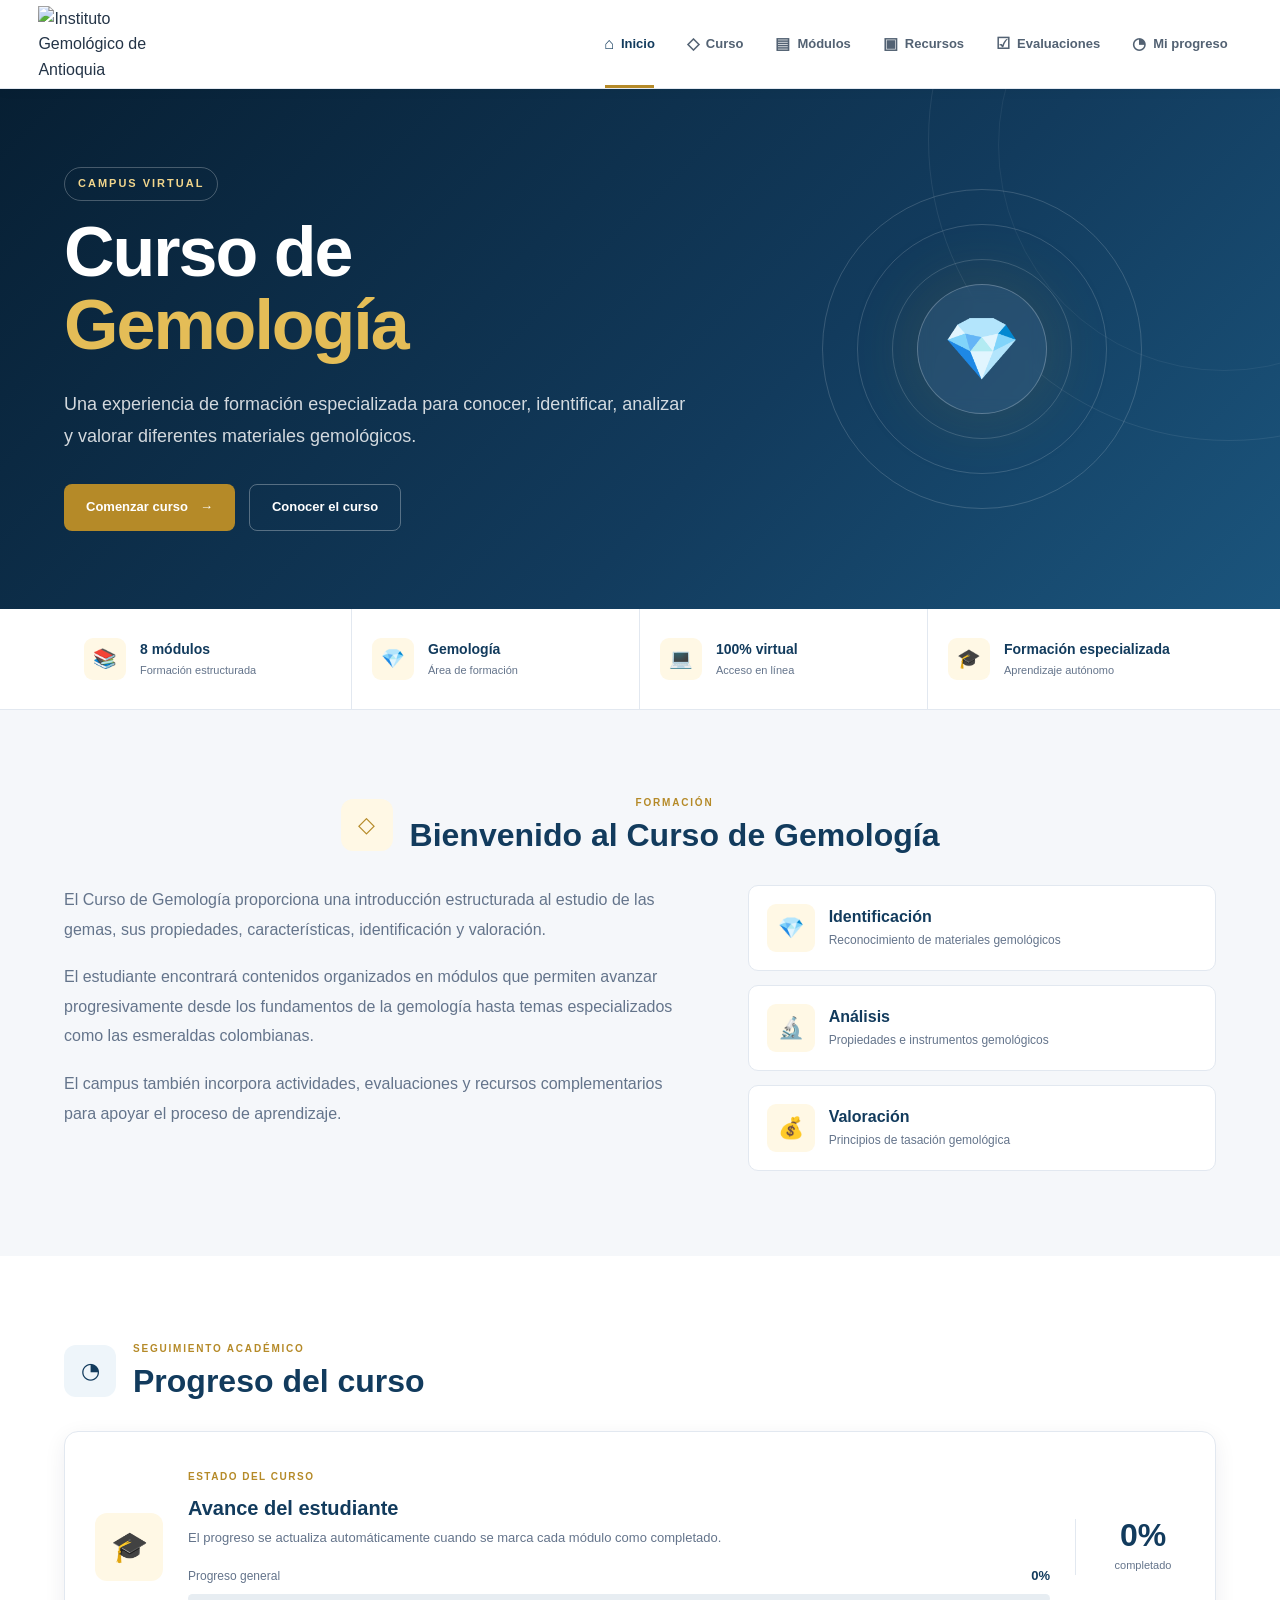
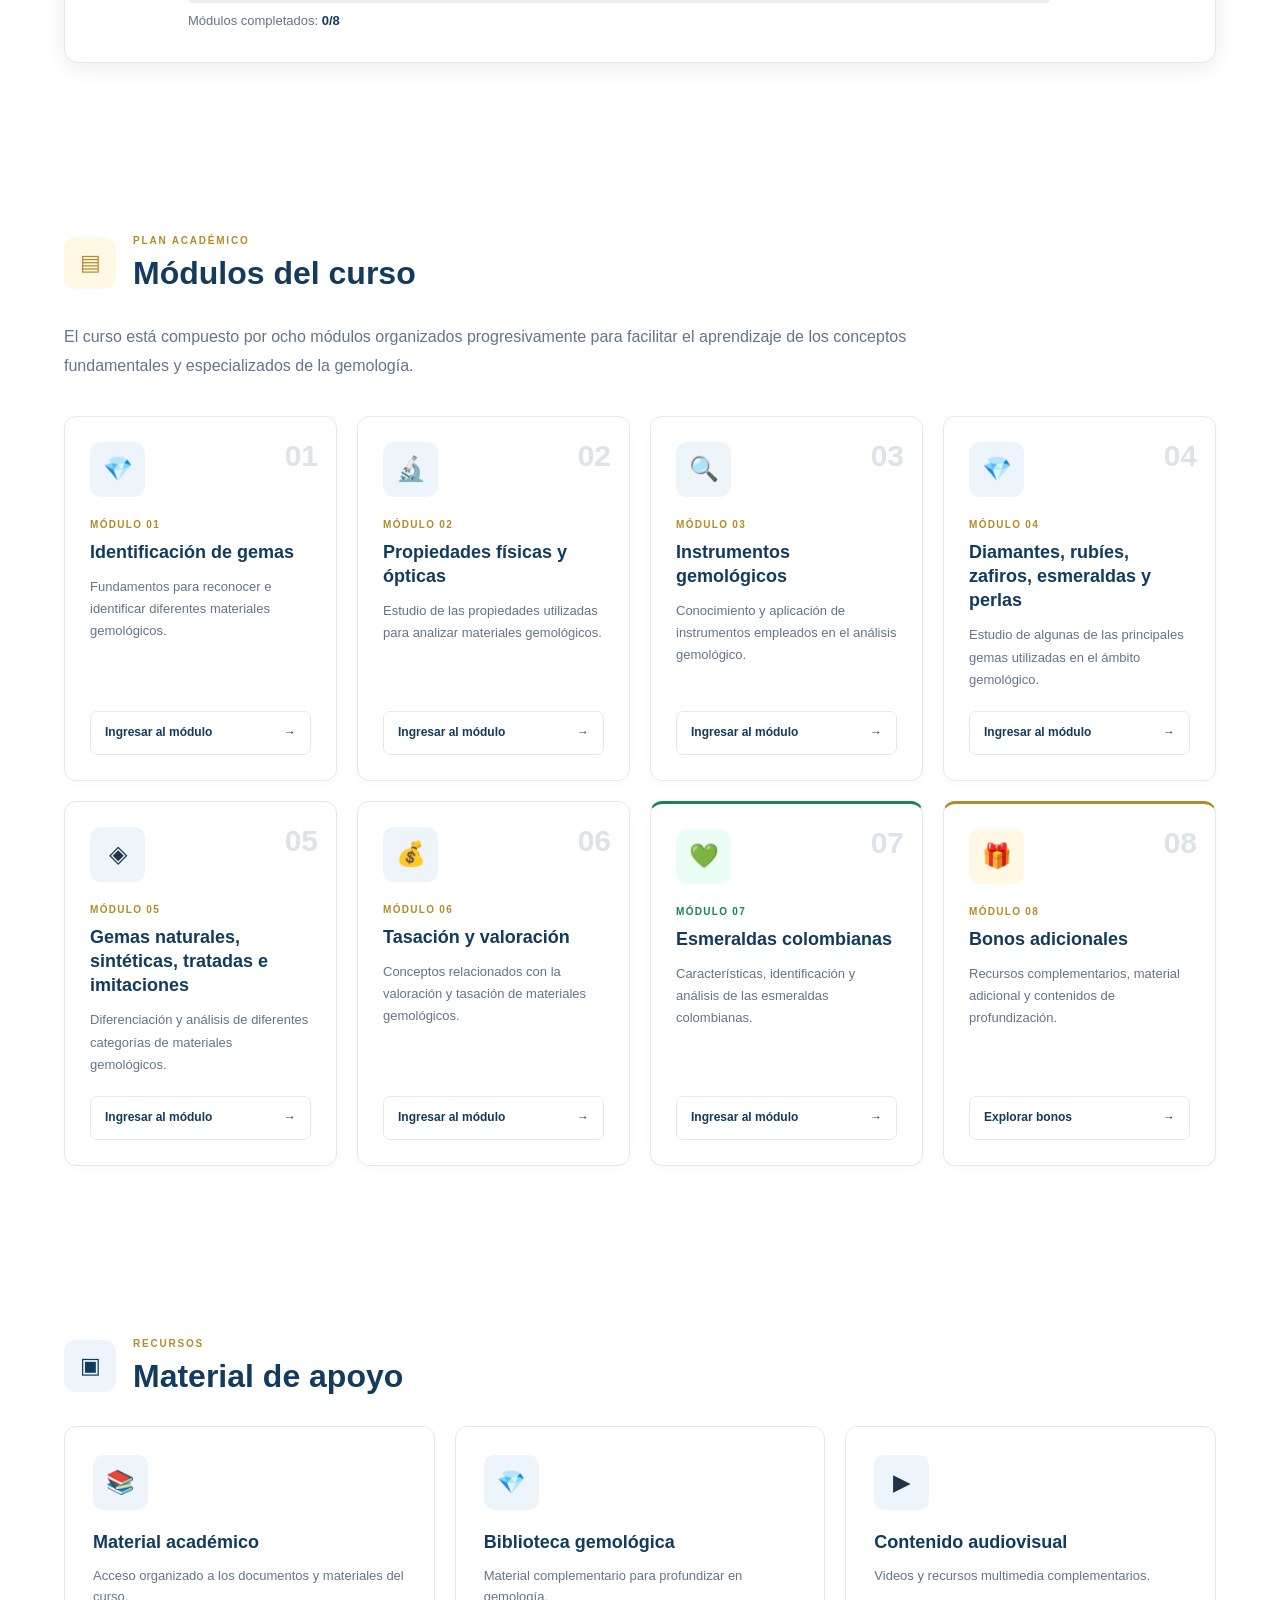
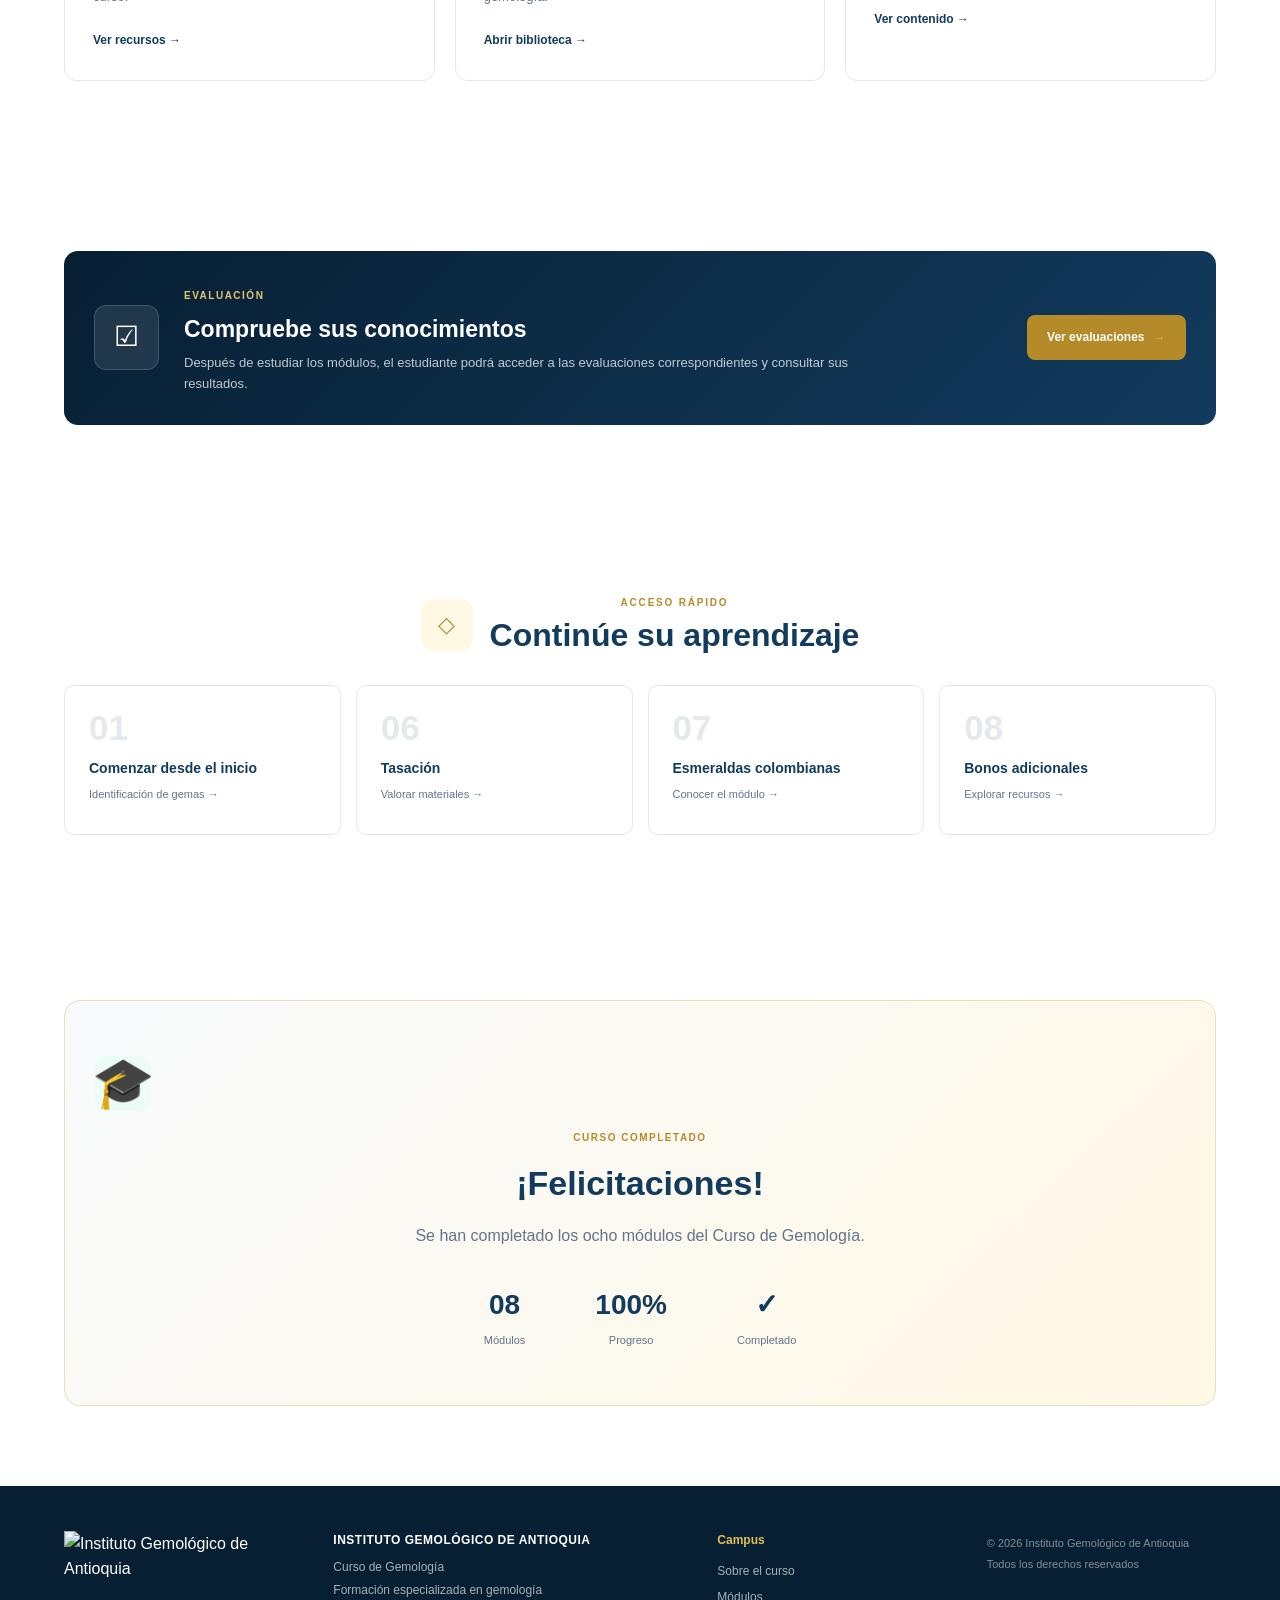
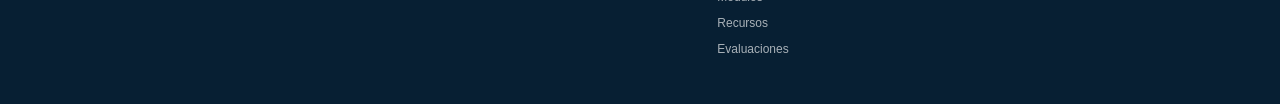
==== index.html @ 7fac65cb "Add files via upload" ====
<!DOCTYPE html>
<html lang="es">

<head>

    <meta charset="UTF-8">

    <meta
        name="viewport"
        content="width=device-width, initial-scale=1.0">

    <meta
        name="description"
        content="Campus Virtual - Curso de Gemología del Instituto Gemológico de Antioquia">

    <meta
        name="author"
        content="Instituto Gemológico de Antioquia">

    <title>
        Campus Virtual | Curso de Gemología
    </title>

    <link
        rel="stylesheet"
        href="estilos.css">

</head>


<body>


<!-- =====================================================
     HEADER PRINCIPAL
===================================================== -->

<header class="campus-header">

    <div class="header-container">


        <!-- LOGOTIPO -->

        <a
            href="index.html"
            class="brand">

            <img
                src="img/logo-iga.png"
                alt="Instituto Gemológico de Antioquia"
                class="brand-logo">

        </a>



        <!-- NAVEGACIÓN -->

        <nav class="main-navigation">


            <a
                href="index.html"
                class="nav-active">

                <span class="nav-icon">
                    ⌂
                </span>

                Inicio

            </a>


            <a href="#curso">

                <span class="nav-icon">
                    ◇
                </span>

                Curso

            </a>


            <a href="#modulos">

                <span class="nav-icon">
                    ▤
                </span>

                Módulos

            </a>


            <a href="#recursos">

                <span class="nav-icon">
                    ▣
                </span>

                Recursos

            </a>


            <a href="#evaluaciones">

                <span class="nav-icon">
                    ☑
                </span>

                Evaluaciones

            </a>


            <a href="#progreso">

                <span class="nav-icon">
                    ◔
                </span>

                Mi progreso

            </a>


        </nav>



        <!-- BOTÓN MENÚ MÓVIL -->

        <button
            class="mobile-menu-button"
            onclick="toggleMenu()">

            ☰

        </button>


    </div>

</header>



<!-- =====================================================
     HERO / BIENVENIDA
===================================================== -->

<section class="campus-hero">


    <div class="hero-container">


        <div class="hero-content">


            <span class="hero-label">

                CAMPUS VIRTUAL

            </span>


            <h1>

                Curso de
                <span>
                    Gemología
                </span>

            </h1>


            <p>

                Una experiencia de formación especializada
                para conocer, identificar, analizar y valorar
                diferentes materiales gemológicos.

            </p>



            <div class="hero-actions">


                <a
                    href="#modulos"
                    class="gold-button">

                    Comenzar curso

                    <span>
                        →
                    </span>

                </a>


                <a
                    href="#curso"
                    class="hero-secondary-button">

                    Conocer el curso

                </a>


            </div>


        </div>



        <!-- ELEMENTO VISUAL -->

        <div class="hero-visual">


            <div class="gemstone-orbit">


                <div class="orbit-ring ring-one"></div>

                <div class="orbit-ring ring-two"></div>

                <div class="orbit-ring ring-three"></div>


                <div class="gemstone-symbol">

                    💎

                </div>


            </div>


        </div>


    </div>

</section>



<!-- =====================================================
     BARRA DE INFORMACIÓN
===================================================== -->

<section class="course-information-bar">


    <div class="information-container">


        <div class="information-item">

            <span class="information-icon">
                📚
            </span>

            <div>

                <strong>
                    8 módulos
                </strong>

                <small>
                    Formación estructurada
                </small>

            </div>

        </div>



        <div class="information-item">

            <span class="information-icon">
                💎
            </span>

            <div>

                <strong>
                    Gemología
                </strong>

                <small>
                    Área de formación
                </small>

            </div>

        </div>



        <div class="information-item">

            <span class="information-icon">
                💻
            </span>

            <div>

                <strong>
                    100% virtual
                </strong>

                <small>
                    Acceso en línea
                </small>

            </div>

        </div>



        <div class="information-item">

            <span class="information-icon">
                🎓
            </span>

            <div>

                <strong>
                    Formación especializada
                </strong>

                <small>
                    Aprendizaje autónomo
                </small>

            </div>

        </div>


    </div>

</section>



<!-- =====================================================
     PRESENTACIÓN DEL CURSO
===================================================== -->

<main>


<section
    id="curso"
    class="home-section">


    <div class="section-container">


        <div class="section-heading centered">


            <div class="heading-icon gold">
                ◇
            </div>


            <div>

                <span>
                    FORMACIÓN
                </span>


                <h2>
                    Bienvenido al Curso de Gemología
                </h2>

            </div>


        </div>



        <div class="course-introduction">


            <div class="course-introduction-text">


                <p>

                    El Curso de Gemología proporciona
                    una introducción estructurada al estudio
                    de las gemas, sus propiedades,
                    características, identificación y
                    valoración.

                </p>


                <p>

                    El estudiante encontrará contenidos
                    organizados en módulos que permiten
                    avanzar progresivamente desde los
                    fundamentos de la gemología hasta
                    temas especializados como las
                    esmeraldas colombianas.

                </p>


                <p>

                    El campus también incorpora actividades,
                    evaluaciones y recursos complementarios
                    para apoyar el proceso de aprendizaje.

                </p>


            </div>



            <div class="course-highlights">


                <div class="highlight-card">

                    <span>
                        💎
                    </span>

                    <strong>
                        Identificación
                    </strong>

                    <small>
                        Reconocimiento de materiales
                        gemológicos
                    </small>

                </div>



                <div class="highlight-card">

                    <span>
                        🔬
                    </span>

                    <strong>
                        Análisis
                    </strong>

                    <small>
                        Propiedades e instrumentos
                        gemológicos
                    </small>

                </div>



                <div class="highlight-card">

                    <span>
                        💰
                    </span>

                    <strong>
                        Valoración
                    </strong>

                    <small>
                        Principios de tasación
                        gemológica
                    </small>

                </div>


            </div>


        </div>


    </div>

</section>



<!-- =====================================================
     PROGRESO DEL CURSO
===================================================== -->

<section
    id="progreso"
    class="home-section progress-section">


    <div class="section-container">


        <div class="section-heading">


            <div class="heading-icon blue">
                ◔
            </div>


            <div>

                <span>
                    SEGUIMIENTO ACADÉMICO
                </span>


                <h2>
                    Progreso del curso
                </h2>

            </div>


        </div>



        <div class="course-status-card">


            <div class="course-status-icon">
                🎓
            </div>



            <div class="course-status-content">


                <span>
                    ESTADO DEL CURSO
                </span>


                <h3>
                    Avance del estudiante
                </h3>


                <p>

                    El progreso se actualiza automáticamente
                    cuando se marca cada módulo como
                    completado.

                </p>



                <div class="general-progress-container">


                    <div
                        class="general-progress-information">

                        <span>
                            Progreso general
                        </span>


                        <strong
                            class="general-progress-percentage">

                            0%

                        </strong>

                    </div>



                    <div
                        class="general-progress-background">

                        <div
                            class="general-progress-bar">

                        </div>

                    </div>


                </div>


                <p class="completed-counter">

                    Módulos completados:

                    <strong id="completedModules">
                        0/8
                    </strong>

                </p>


            </div>



            <div class="course-status-progress">


                <strong
                    class="general-progress-percentage">

                    0%

                </strong>


                <span>
                    completado
                </span>


            </div>


        </div>


    </div>

</section>



<!-- =====================================================
     MÓDULOS
===================================================== -->

<section
    id="modulos"
    class="home-section modules-section">


    <div class="section-container">


        <div class="section-heading">


            <div class="heading-icon gold">
                ▤
            </div>


            <div>

                <span>
                    PLAN ACADÉMICO
                </span>


                <h2>
                    Módulos del curso
                </h2>

            </div>


        </div>



        <p class="section-introduction">

            El curso está compuesto por ocho módulos
            organizados progresivamente para facilitar
            el aprendizaje de los conceptos fundamentales
            y especializados de la gemología.

        </p>



        <div class="modules-grid">



            <!-- =================================================
                 MÓDULO 01
            ================================================== -->

            <article class="module-card">


                <div class="module-card-number">
                    01
                </div>


                <div class="module-card-icon">
                    💎
                </div>


                <span>
                    MÓDULO 01
                </span>


                <h3>
                    Identificación de gemas
                </h3>


                <p>

                    Fundamentos para reconocer e identificar
                    diferentes materiales gemológicos.

                </p>


                <a
                    href="modulo-01.html"
                    class="module-card-button">

                    Ingresar al módulo

                    <span>
                        →
                    </span>

                </a>


            </article>



            <!-- =================================================
                 MÓDULO 02
            ================================================== -->

            <article class="module-card">


                <div class="module-card-number">
                    02
                </div>


                <div class="module-card-icon">
                    🔬
                </div>


                <span>
                    MÓDULO 02
                </span>


                <h3>
                    Propiedades físicas y ópticas
                </h3>


                <p>

                    Estudio de las propiedades utilizadas
                    para analizar materiales gemológicos.

                </p>


                <a
                    href="modulo-02.html"
                    class="module-card-button">

                    Ingresar al módulo

                    <span>
                        →
                    </span>

                </a>


            </article>



            <!-- =================================================
                 MÓDULO 03
            ================================================== -->

            <article class="module-card">


                <div class="module-card-number">
                    03
                </div>


                <div class="module-card-icon">
                    🔍
                </div>


                <span>
                    MÓDULO 03
                </span>


                <h3>
                    Instrumentos gemológicos
                </h3>


                <p>

                    Conocimiento y aplicación de instrumentos
                    empleados en el análisis gemológico.

                </p>


                <a
                    href="modulo-03.html"
                    class="module-card-button">

                    Ingresar al módulo

                    <span>
                        →
                    </span>

                </a>


            </article>



            <!-- =================================================
                 MÓDULO 04
            ================================================== -->

            <article class="module-card">


                <div class="module-card-number">
                    04
                </div>


                <div class="module-card-icon">
                    💎
                </div>


                <span>
                    MÓDULO 04
                </span>


                <h3>
                    Diamantes, rubíes, zafiros,
                    esmeraldas y perlas
                </h3>


                <p>

                    Estudio de algunas de las principales
                    gemas utilizadas en el ámbito gemológico.

                </p>


                <a
                    href="modulo-04.html"
                    class="module-card-button">

                    Ingresar al módulo

                    <span>
                        →
                    </span>

                </a>


            </article>



            <!-- =================================================
                 MÓDULO 05
            ================================================== -->

            <article class="module-card">


                <div class="module-card-number">
                    05
                </div>


                <div class="module-card-icon">
                    ◈
                </div>


                <span>
                    MÓDULO 05
                </span>


                <h3>
                    Gemas naturales, sintéticas,
                    tratadas e imitaciones
                </h3>


                <p>

                    Diferenciación y análisis de diferentes
                    categorías de materiales gemológicos.

                </p>


                <a
                    href="modulo-05.html"
                    class="module-card-button">

                    Ingresar al módulo

                    <span>
                        →
                    </span>

                </a>


            </article>



            <!-- =================================================
                 MÓDULO 06
            ================================================== -->

            <article class="module-card">


                <div class="module-card-number">
                    06
                </div>


                <div class="module-card-icon">
                    💰
                </div>


                <span>
                    MÓDULO 06
                </span>


                <h3>
                    Tasación y valoración
                </h3>


                <p>

                    Conceptos relacionados con la valoración
                    y tasación de materiales gemológicos.

                </p>


                <a
                    href="modulo-06.html"
                    class="module-card-button">

                    Ingresar al módulo

                    <span>
                        →
                    </span>

                </a>


            </article>



            <!-- =================================================
                 MÓDULO 07
            ================================================== -->

            <article class="module-card emerald-card">


                <div class="module-card-number">
                    07
                </div>


                <div class="module-card-icon">
                    💚
                </div>


                <span>
                    MÓDULO 07
                </span>


                <h3>
                    Esmeraldas colombianas
                </h3>


                <p>

                    Características, identificación y
                    análisis de las esmeraldas colombianas.

                </p>


                <a
                    href="modulo-07.html"
                    class="module-card-button">

                    Ingresar al módulo

                    <span>
                        →
                    </span>

                </a>


            </article>



            <!-- =================================================
                 MÓDULO 08
            ================================================== -->

            <article class="module-card bonus-card-home">


                <div class="module-card-number">
                    08
                </div>


                <div class="module-card-icon">
                    🎁
                </div>


                <span>
                    MÓDULO 08
                </span>


                <h3>
                    Bonos adicionales
                </h3>


                <p>

                    Recursos complementarios, material
                    adicional y contenidos de profundización.

                </p>


                <a
                    href="modulo-08.html"
                    class="module-card-button">

                    Explorar bonos

                    <span>
                        →
                    </span>

                </a>


            </article>


        </div>


    </div>

</section>



<!-- =====================================================
     RECURSOS
===================================================== -->

<section
    id="recursos"
    class="home-section resources-section">


    <div class="section-container">


        <div class="section-heading">


            <div class="heading-icon blue">
                ▣
            </div>


            <div>

                <span>
                    RECURSOS
                </span>


                <h2>
                    Material de apoyo
                </h2>

            </div>


        </div>



        <div class="resources-home-grid">



            <article class="home-resource-card">


                <div class="home-resource-icon">
                    📚
                </div>


                <h3>
                    Material académico
                </h3>


                <p>

                    Acceso organizado a los documentos
                    y materiales del curso.

                </p>


                <a
                    href="recursos.html">

                    Ver recursos →

                </a>


            </article>



            <article class="home-resource-card">


                <div class="home-resource-icon">
                    💎
                </div>


                <h3>
                    Biblioteca gemológica
                </h3>


                <p>

                    Material complementario para
                    profundizar en gemología.

                </p>


                <a
                    href="modulo-08.html#biblioteca">

                    Abrir biblioteca →

                </a>


            </article>



            <article class="home-resource-card">


                <div class="home-resource-icon">
                    ▶
                </div>


                <h3>
                    Contenido audiovisual
                </h3>


                <p>

                    Videos y recursos multimedia
                    complementarios.

                </p>


                <a
                    href="modulo-08.html#audiovisual">

                    Ver contenido →

                </a>


            </article>


        </div>


    </div>

</section>



<!-- =====================================================
     EVALUACIONES
===================================================== -->

<section
    id="evaluaciones"
    class="home-section evaluation-section">


    <div class="section-container">


        <div class="evaluation-home-card">


            <div class="evaluation-home-icon">
                ☑
            </div>


            <div>


                <span>
                    EVALUACIÓN
                </span>


                <h2>
                    Compruebe sus conocimientos
                </h2>


                <p>

                    Después de estudiar los módulos,
                    el estudiante podrá acceder a las
                    evaluaciones correspondientes y
                    consultar sus resultados.

                </p>


            </div>


            <a
                href="evaluaciones.html"
                class="evaluation-button">

                Ver evaluaciones

                <span>
                    →
                </span>

            </a>


        </div>


    </div>

</section>



<!-- =====================================================
     ACCESO RÁPIDO
===================================================== -->

<section class="home-section quick-access-section">


    <div class="section-container">


        <div class="section-heading centered">


            <div class="heading-icon gold">
                ◇
            </div>


            <div>

                <span>
                    ACCESO RÁPIDO
                </span>


                <h2>
                    Continúe su aprendizaje
                </h2>

            </div>


        </div>



        <div class="quick-access-grid">


            <a
                href="modulo-01.html"
                class="quick-access-card">

                <strong>
                    01
                </strong>

                <span>
                    Comenzar desde el inicio
                </span>

                <small>
                    Identificación de gemas →
                </small>

            </a>



            <a
                href="modulo-06.html"
                class="quick-access-card">

                <strong>
                    06
                </strong>

                <span>
                    Tasación
                </span>

                <small>
                    Valorar materiales →
                </small>

            </a>



            <a
                href="modulo-07.html"
                class="quick-access-card">

                <strong>
                    07
                </strong>

                <span>
                    Esmeraldas colombianas
                </span>

                <small>
                    Conocer el módulo →
                </small>

            </a>



            <a
                href="modulo-08.html"
                class="quick-access-card">

                <strong>
                    08
                </strong>

                <span>
                    Bonos adicionales
                </span>

                <small>
                    Explorar recursos →
                </small>

            </a>


        </div>


    </div>

</section>



<!-- =====================================================
     MENSAJE DE FINALIZACIÓN
===================================================== -->

<section
    class="course-completion-home">

    <div class="section-container">

        <div
            id="certificadoContainer"
            class="course-completion-card">

            <div class="completion-icon">
                🎓
            </div>

            <span>
                CURSO COMPLETADO
            </span>

            <h2>
                ¡Felicitaciones!
            </h2>

            <p>
                Se han completado los ocho módulos
                del Curso de Gemología.
            </p>

            <div class="completion-statistics">

                <div>
                    <strong>08</strong>
                    <span>Módulos</span>
                </div>

                <div>
                    <strong>100%</strong>
                    <span>Progreso</span>
                </div>

                <div>
                    <strong>✓</strong>
                    <span>Completado</span>
                </div>

            </div>

        </div>

    </div>

</section>


</main>



<!-- =====================================================
     FOOTER
===================================================== -->

<footer class="campus-footer">


    <div class="footer-container">


        <!-- MARCA -->

        <div class="footer-brand">


            <img
                src="img/logo-iga.png"
                alt="Instituto Gemológico de Antioquia">


        </div>



        <!-- INFORMACIÓN -->

        <div class="footer-information">


            <strong>
                INSTITUTO GEMOLÓGICO DE ANTIOQUIA
            </strong>


            <p>
                Curso de Gemología
            </p>


            <p>
                Formación especializada en gemología
            </p>


        </div>



        <!-- ENLACES -->

        <div class="footer-links">


            <strong>
                Campus
            </strong>


            <a href="#curso">
                Sobre el curso
            </a>


            <a href="#modulos">
                Módulos
            </a>


            <a href="#recursos">
                Recursos
            </a>


            <a href="#evaluaciones">
                Evaluaciones
            </a>


        </div>



        <!-- DERECHOS -->

        <div class="footer-copy">


            <p>
                © 2026 Instituto Gemológico de Antioquia
            </p>


            <p>
                Todos los derechos reservados
            </p>


        </div>


    </div>


</footer>



<!-- =====================================================
     JAVASCRIPT
===================================================== -->

<script
    src="script.js">
</script>


</body>

</html>
---- estilos.css ----
/* =========================================================
   CAMPUS VIRTUAL
   INSTITUTO GEMOLÓGICO DE ANTIOQUIA
   ESTILOS GENERALES + INDEX
========================================================= */


/* =========================================================
   VARIABLES
========================================================= */

:root {

    --iga-blue:
        #123b5d;

    --iga-blue-dark:
        #092b45;

    --iga-blue-deep:
        #071f33;

    --iga-blue-light:
        #eef5fa;

    --iga-gold:
        #b58a28;

    --iga-gold-dark:
        #8e691c;

    --iga-gold-light:
        #fff8e5;

    --iga-emerald:
        #16845b;

    --iga-emerald-dark:
        #075c3c;

    --iga-emerald-light:
        #ecfdf5;

    --iga-white:
        #ffffff;

    --iga-bg:
        #f5f7fa;

    --iga-text:
        #243447;

    --iga-text-light:
        #64748b;

    --iga-border:
        #e2e8f0;

    --iga-shadow:
        0 6px 22px rgba(15, 35, 55, .07);

    --iga-shadow-hover:
        0 14px 35px rgba(15, 35, 55, .12);

}


/* =========================================================
   RESET
========================================================= */

* {

    box-sizing:
        border-box;

}


html {

    scroll-behavior:
        smooth;

}


body {

    margin:
        0;

    padding:
        0;

    font-family:
        "Segoe UI",
        Arial,
        Helvetica,
        sans-serif;

    background:
        var(--iga-bg);

    color:
        var(--iga-text);

    line-height:
        1.6;

}


a {

    color:
        inherit;

}


button,
a {

    -webkit-tap-highlight-color:
        transparent;

}


/* =========================================================
   HEADER
========================================================= */

.campus-header {

    position:
        sticky;

    top:
        0;

    z-index:
        1000;

    background:
        rgba(255,255,255,.97);

    border-bottom:
        1px solid var(--iga-border);

    box-shadow:
        0 2px 12px rgba(0,0,0,.04);

    backdrop-filter:
        blur(12px);

}


.header-container {

    width:
        min(1400px, 94%);

    min-height:
        88px;

    margin:
        auto;

    display:
        flex;

    align-items:
        center;

    justify-content:
        space-between;

    gap:
        30px;

}


/* =========================================================
   LOGOTIPO
========================================================= */

.brand {

    display:
        flex;

    align-items:
        center;

    text-decoration:
        none;

    flex-shrink:
        0;

}


.brand-logo {

    width:
        155px;

    height:
        auto;

    display:
        block;

    object-fit:
        contain;

}


/* =========================================================
   NAVEGACIÓN
========================================================= */

.main-navigation {

    display:
        flex;

    align-items:
        stretch;

    gap:
        4px;

    height:
        88px;

}


.main-navigation a {

    position:
        relative;

    display:
        flex;

    align-items:
        center;

    gap:
        7px;

    padding:
        0 14px;

    text-decoration:
        none;

    color:
        #536273;

    font-size:
        13px;

    font-weight:
        600;

    transition:
        .25s ease;

}


.main-navigation a:hover {

    color:
        var(--iga-blue);

}


.main-navigation a::after {

    content:
        "";

    position:
        absolute;

    bottom:
        0;

    left:
        15px;

    right:
        15px;

    height:
        3px;

    background:
        var(--iga-gold);

    transform:
        scaleX(0);

    transform-origin:
        center;

    transition:
        transform .25s ease;

}


.main-navigation a:hover::after,
.main-navigation a.nav-active::after {

    transform:
        scaleX(1);

}


.main-navigation a.nav-active {

    color:
        var(--iga-blue);

}


.nav-icon {

    font-size:
        16px;

}


/* =========================================================
   MENÚ MÓVIL
========================================================= */

.mobile-menu-button {

    border:
        0;

    background:
        var(--iga-blue);

    color:
        white;

    width:
        42px;

    height:
        42px;

    border-radius:
        8px;

    font-size:
        20px;

    cursor:
        pointer;

    display:
        none;

}


/* =========================================================
   HERO
========================================================= */

.campus-hero {

    position:
        relative;

    overflow:
        hidden;

    background:
        linear-gradient(
            135deg,
            var(--iga-blue-deep) 0%,
            var(--iga-blue) 60%,
            #1b557d 100%
        );

    color:
        white;

}


.campus-hero::before {

    content:
        "";

    position:
        absolute;

    width:
        600px;

    height:
        600px;

    right:
        -250px;

    top:
        -250px;

    border:
        1px solid rgba(255,255,255,.08);

    border-radius:
        50%;

}


.campus-hero::after {

    content:
        "";

    position:
        absolute;

    width:
        450px;

    height:
        450px;

    right:
        -170px;

    top:
        -170px;

    border:
        1px solid rgba(255,255,255,.06);

    border-radius:
        50%;

}


.hero-container {

    position:
        relative;

    z-index:
        2;

    width:
        min(1200px, 90%);

    min-height:
        520px;

    margin:
        auto;

    display:
        grid;

    grid-template-columns:
        1.15fr .85fr;

    align-items:
        center;

    gap:
        50px;

}


.hero-content {

    max-width:
        700px;

}


.hero-label {

    display:
        inline-block;

    margin-bottom:
        15px;

    padding:
        7px 13px;

    border:
        1px solid rgba(255,255,255,.25);

    border-radius:
        30px;

    color:
        #f2d68c;

    font-size:
        11px;

    font-weight:
        800;

    letter-spacing:
        2px;

}


.hero-content h1 {

    margin:
        0;

    font-size:
        clamp(42px, 6vw, 70px);

    line-height:
        1.05;

    letter-spacing:
        -2px;

    font-weight:
        700;

}


.hero-content h1 span {

    display:
        block;

    color:
        #e4bd57;

}


.hero-content p {

    max-width:
        650px;

    margin:
        25px 0 32px;

    color:
        rgba(255,255,255,.82);

    font-size:
        18px;

    line-height:
        1.8;

}


/* =========================================================
   HERO BOTONES
========================================================= */

.hero-actions {

    display:
        flex;

    align-items:
        center;

    gap:
        14px;

    flex-wrap:
        wrap;

}


.gold-button {

    display:
        inline-flex;

    align-items:
        center;

    justify-content:
        center;

    gap:
        12px;

    padding:
        13px 22px;

    border:
        0;

    border-radius:
        8px;

    background:
        var(--iga-gold);

    color:
        white;

    text-decoration:
        none;

    font-size:
        13px;

    font-weight:
        700;

    cursor:
        pointer;

    transition:
        .25s ease;

}


.gold-button:hover {

    background:
        var(--iga-gold-dark);

    transform:
        translateY(-2px);

    box-shadow:
        0 8px 20px rgba(0,0,0,.18);

}


.hero-secondary-button {

    display:
        inline-flex;

    align-items:
        center;

    justify-content:
        center;

    padding:
        12px 22px;

    border:
        1px solid rgba(255,255,255,.3);

    border-radius:
        8px;

    color:
        white;

    text-decoration:
        none;

    font-size:
        13px;

    font-weight:
        600;

    transition:
        .25s ease;

}


.hero-secondary-button:hover {

    background:
        rgba(255,255,255,.08);

    border-color:
        rgba(255,255,255,.6);

}


/* =========================================================
   ELEMENTO VISUAL HERO
========================================================= */

.hero-visual {

    display:
        flex;

    justify-content:
        center;

    align-items:
        center;

    min-height:
        380px;

}


.gemstone-orbit {

    position:
        relative;

    width:
        320px;

    height:
        320px;

    display:
        flex;

    align-items:
        center;

    justify-content:
        center;

}


.orbit-ring {

    position:
        absolute;

    border:
        1px solid rgba(255,255,255,.16);

    border-radius:
        50%;

}


.ring-one {

    width:
        180px;

    height:
        180px;

}


.ring-two {

    width:
        250px;

    height:
        250px;

}


.ring-three {

    width:
        320px;

    height:
        320px;

}


.gemstone-symbol {

    width:
        130px;

    height:
        130px;

    display:
        flex;

    align-items:
        center;

    justify-content:
        center;

    background:
        rgba(255,255,255,.08);

    border:
        1px solid rgba(255,255,255,.25);

    border-radius:
        50%;

    font-size:
        62px;

    box-shadow:
        0 0 70px rgba(181,138,40,.18);

    backdrop-filter:
        blur(8px);

}


/* =========================================================
   BARRA INFORMACIÓN
========================================================= */

.course-information-bar {

    background:
        white;

    border-bottom:
        1px solid var(--iga-border);

}


.information-container {

    width:
        min(1200px, 90%);

    margin:
        auto;

    display:
        grid;

    grid-template-columns:
        repeat(4, 1fr);

}


.information-item {

    min-height:
        100px;

    display:
        flex;

    align-items:
        center;

    gap:
        14px;

    padding:
        18px 20px;

    border-right:
        1px solid var(--iga-border);

}


.information-item:last-child {

    border-right:
        0;

}


.information-icon {

    width:
        42px;

    height:
        42px;

    display:
        flex;

    align-items:
        center;

    justify-content:
        center;

    border-radius:
        9px;

    background:
        var(--iga-gold-light);

    font-size:
        19px;

}


.information-item strong {

    display:
        block;

    font-size:
        14px;

    color:
        var(--iga-blue);

}


.information-item small {

    display:
        block;

    margin-top:
        2px;

    color:
        var(--iga-text-light);

    font-size:
        11px;

}


/* =========================================================
   SECCIONES GENERALES
========================================================= */

.home-section {

    padding:
        85px 0;

}


.home-section:nth-child(even) {

    background:
        #ffffff;

}


.section-container {

    width:
        min(1200px, 90%);

    margin:
        auto;

}


.section-heading {

    display:
        flex;

    align-items:
        center;

    gap:
        17px;

    margin-bottom:
        30px;

}


.section-heading.centered {

    justify-content:
        center;

    text-align:
        center;

}


.section-heading > div:last-child {

    flex:
        1;

}


.section-heading.centered > div:last-child {

    flex:
        initial;

}


.section-heading span {

    display:
        block;

    margin-bottom:
        4px;

    color:
        var(--iga-gold);

    font-size:
        10px;

    font-weight:
        800;

    letter-spacing:
        1.8px;

}


.section-heading h2 {

    margin:
        0;

    color:
        var(--iga-blue);

    font-size:
        32px;

    line-height:
        1.25;

}


.heading-icon {

    width:
        52px;

    height:
        52px;

    flex-shrink:
        0;

    display:
        flex;

    align-items:
        center;

    justify-content:
        center;

    border-radius:
        12px;

    font-size:
        22px;

}


.heading-icon.gold {

    background:
        var(--iga-gold-light);

    color:
        var(--iga-gold);

}


.heading-icon.blue {

    background:
        var(--iga-blue-light);

    color:
        var(--iga-blue);

}


.heading-icon.emerald {

    background:
        var(--iga-emerald-light);

    color:
        var(--iga-emerald);

}


.section-introduction {

    max-width:
        850px;

    margin:
        0 0 35px;

    color:
        var(--iga-text-light);

    line-height:
        1.8;

}


/* =========================================================
   INTRODUCCIÓN CURSO
========================================================= */

.course-introduction {

    display:
        grid;

    grid-template-columns:
        1.15fr .85fr;

    gap:
        50px;

    align-items:
        start;

}


.course-introduction-text p {

    margin:
        0 0 18px;

    color:
        var(--iga-text-light);

    line-height:
        1.85;

}


.course-highlights {

    display:
        grid;

    grid-template-columns:
        1fr;

    gap:
        14px;

}


.highlight-card {

    display:
        grid;

    grid-template-columns:
        48px 1fr;

    column-gap:
        14px;

    padding:
        18px;

    background:
        white;

    border:
        1px solid var(--iga-border);

    border-radius:
        10px;

    transition:
        .25s ease;

}


.highlight-card:hover {

    transform:
        translateX(4px);

    box-shadow:
        var(--iga-shadow);

}


.highlight-card > span {

    grid-row:
        span 2;

    width:
        48px;

    height:
        48px;

    display:
        flex;

    align-items:
        center;

    justify-content:
        center;

    background:
        var(--iga-gold-light);

    border-radius:
        9px;

    font-size:
        21px;

}


.highlight-card strong {

    color:
        var(--iga-blue);

}


.highlight-card small {

    color:
        var(--iga-text-light);

    font-size:
        12px;

}


/* =========================================================
   PROGRESO
========================================================= */

.progress-section {

    background:
        #f0f4f8;

}


.course-status-card {

    display:
        flex;

    align-items:
        center;

    gap:
        25px;

    padding:
        30px;

    background:
        white;

    border:
        1px solid var(--iga-border);

    border-radius:
        14px;

    box-shadow:
        var(--iga-shadow);

}


.course-status-icon {

    width:
        68px;

    height:
        68px;

    flex-shrink:
        0;

    display:
        flex;

    align-items:
        center;

    justify-content:
        center;

    background:
        var(--iga-gold-light);

    border-radius:
        12px;

    font-size:
        30px;

}


.course-status-content {

    flex:
        1;

}


.course-status-content > span {

    color:
        var(--iga-gold);

    font-size:
        10px;

    font-weight:
        800;

    letter-spacing:
        1.5px;

}


.course-status-content h3 {

    margin:
        4px 0;

    color:
        var(--iga-blue);

    font-size:
        20px;

}


.course-status-content p {

    margin:
        0;

    color:
        var(--iga-text-light);

    font-size:
        13px;

}


.general-progress-container {

    margin:
        18px 0 8px;

}


.general-progress-information {

    display:
        flex;

    justify-content:
        space-between;

    align-items:
        center;

    margin-bottom:
        7px;

}


.general-progress-information span {

    color:
        var(--iga-text-light);

    font-size:
        12px;

}


.general-progress-information strong {

    color:
        var(--iga-blue);

    font-size:
        13px;

}


.general-progress-background {

    width:
        100%;

    height:
        9px;

    overflow:
        hidden;

    background:
        #e7edf2;

    border-radius:
        20px;

}


.general-progress-bar {

    width:
        0%;

    height:
        100%;

    background:
        linear-gradient(
            90deg,
            var(--iga-blue),
            var(--iga-gold)
        );

    border-radius:
        20px;

    transition:
        width .6s ease;

}


.completed-counter {

    margin:
        8px 0 0 !important;

}


.completed-counter strong {

    color:
        var(--iga-blue);

}


.course-status-progress {

    min-width:
        110px;

    text-align:
        center;

    padding-left:
        25px;

    border-left:
        1px solid var(--iga-border);

}


.course-status-progress strong {

    display:
        block;

    color:
        var(--iga-blue);

    font-size:
        32px;

    line-height:
        1;

}


.course-status-progress span {

    display:
        block;

    margin-top:
        6px;

    color:
        var(--iga-text-light);

    font-size:
        11px;

}


/* =========================================================
   MÓDULOS
========================================================= */

.modules-section {

    background:
        white;

}


.modules-grid {

    display:
        grid;

    grid-template-columns:
        repeat(4, 1fr);

    gap:
        20px;

}


.module-card {

    position:
        relative;

    display:
        flex;

    flex-direction:
        column;

    min-height:
        365px;

    padding:
        25px;

    overflow:
        hidden;

    background:
        white;

    border:
        1px solid var(--iga-border);

    border-radius:
        12px;

    box-shadow:
        0 3px 12px rgba(0,0,0,.025);

    transition:
        transform .25s ease,
        box-shadow .25s ease,
        border-color .25s ease;

}


.module-card:hover {

    transform:
        translateY(-6px);

    box-shadow:
        var(--iga-shadow-hover);

    border-color:
        #ccd7e2;

}


.module-card-number {

    position:
        absolute;

    top:
        15px;

    right:
        18px;

    color:
        #dce3e9;

    font-size:
        30px;

    font-weight:
        800;

}


.module-card-icon {

    width:
        55px;

    height:
        55px;

    display:
        flex;

    align-items:
        center;

    justify-content:
        center;

    margin-bottom:
        20px;

    background:
        var(--iga-blue-light);

    border-radius:
        11px;

    font-size:
        24px;

}


.module-card > span {

    color:
        var(--iga-gold);

    font-size:
        10px;

    font-weight:
        800;

    letter-spacing:
        1.3px;

}


.module-card h3 {

    margin:
        7px 0 12px;

    color:
        var(--iga-blue);

    font-size:
        18px;

    line-height:
        1.35;

}


.module-card p {

    margin:
        0;

    color:
        var(--iga-text-light);

    font-size:
        13px;

    line-height:
        1.7;

}


.module-card-button {

    display:
        inline-flex;

    align-items:
        center;

    justify-content:
        space-between;

    gap:
        10px;

    width:
        100%;

    margin-top:
        auto;

    padding:
        11px 14px;

    border:
        1px solid var(--iga-border);

    border-radius:
        7px;

    text-decoration:
        none;

    color:
        var(--iga-blue);

    font-size:
        12px;

    font-weight:
        700;

    transition:
        .25s ease;

}


.module-card-button:hover {

    background:
        var(--iga-blue);

    border-color:
        var(--iga-blue);

    color:
        white;

}


/* =========================================================
   MÓDULO ESMERALDAS
========================================================= */

.module-card.emerald-card {

    border-top:
        3px solid var(--iga-emerald);

}


.module-card.emerald-card .module-card-icon {

    background:
        var(--iga-emerald-light);

}


.module-card.emerald-card > span {

    color:
        var(--iga-emerald);

}


/* =========================================================
   MÓDULO BONOS
========================================================= */

.module-card.bonus-card-home {

    border-top:
        3px solid var(--iga-gold);

}


.module-card.bonus-card-home .module-card-icon {

    background:
        var(--iga-gold-light);

}


/* =========================================================
   RECURSOS
========================================================= */

.resources-section {

    background:
        #f5f7fa;

}


.resources-home-grid {

    display:
        grid;

    grid-template-columns:
        repeat(3, 1fr);

    gap:
        20px;

}


.home-resource-card {

    padding:
        28px;

    background:
        white;

    border:
        1px solid var(--iga-border);

    border-radius:
        12px;

    transition:
        .25s ease;

}


.home-resource-card:hover {

    transform:
        translateY(-4px);

    box-shadow:
        var(--iga-shadow-hover);

}


.home-resource-icon {

    width:
        55px;

    height:
        55px;

    display:
        flex;

    align-items:
        center;

    justify-content:
        center;

    margin-bottom:
        18px;

    background:
        var(--iga-blue-light);

    border-radius:
        10px;

    font-size:
        23px;

}


.home-resource-card h3 {

    margin:
        0 0 10px;

    color:
        var(--iga-blue);

    font-size:
        18px;

}


.home-resource-card p {

    margin:
        0 0 18px;

    color:
        var(--iga-text-light);

    font-size:
        13px;

}


.home-resource-card a {

    color:
        var(--iga-blue);

    text-decoration:
        none;

    font-size:
        12px;

    font-weight:
        700;

}


.home-resource-card a:hover {

    color:
        var(--iga-gold);

}


/* =========================================================
   EVALUACIONES
========================================================= */

.evaluation-section {

    background:
        white;

}


.evaluation-home-card {

    display:
        grid;

    grid-template-columns:
        auto 1fr auto;

    align-items:
        center;

    gap:
        25px;

    padding:
        30px;

    background:
        linear-gradient(
            135deg,
            var(--iga-blue-deep),
            var(--iga-blue)
        );

    border-radius:
        14px;

    color:
        white;

}


.evaluation-home-icon {

    width:
        65px;

    height:
        65px;

    display:
        flex;

    align-items:
        center;

    justify-content:
        center;

    border-radius:
        12px;

    background:
        rgba(255,255,255,.1);

    border:
        1px solid rgba(255,255,255,.15);

    font-size:
        28px;

}


.evaluation-home-card span {

    color:
        #e5c66f;

    font-size:
        10px;

    font-weight:
        800;

    letter-spacing:
        1.5px;

}


.evaluation-home-card h2 {

    margin:
        5px 0;

    font-size:
        23px;

}


.evaluation-home-card p {

    max-width:
        700px;

    margin:
        0;

    color:
        rgba(255,255,255,.75);

    font-size:
        13px;

}


.evaluation-button {

    display:
        inline-flex;

    align-items:
        center;

    justify-content:
        center;

    gap:
        10px;

    padding:
        13px 20px;

    background:
        var(--iga-gold);

    border-radius:
        8px;

    color:
        white;

    text-decoration:
        none;

    font-size:
        12px;

    font-weight:
        700;

    white-space:
        nowrap;

    transition:
        .25s ease;

}


.evaluation-button:hover {

    background:
        var(--iga-gold-dark);

    transform:
        translateY(-2px);

}


/* =========================================================
   ACCESO RÁPIDO
========================================================= */

.quick-access-section {

    background:
        #f5f7fa;

}


.quick-access-grid {

    display:
        grid;

    grid-template-columns:
        repeat(4, 1fr);

    gap:
        15px;

}


.quick-access-card {

    position:
        relative;

    display:
        flex;

    flex-direction:
        column;

    padding:
        24px;

    min-height:
        150px;

    background:
        white;

    border:
        1px solid var(--iga-border);

    border-radius:
        10px;

    text-decoration:
        none;

    overflow:
        hidden;

    transition:
        .25s ease;

}


.quick-access-card:hover {

    transform:
        translateY(-4px);

    box-shadow:
        var(--iga-shadow-hover);

    border-color:
        var(--iga-gold);

}


.quick-access-card strong {

    color:
        #e4e9ee;

    font-size:
        35px;

    line-height:
        1;

}


.quick-access-card span {

    margin-top:
        12px;

    color:
        var(--iga-blue);

    font-weight:
        700;

    font-size:
        14px;

}


.quick-access-card small {

    margin-top:
        7px;

    color:
        var(--iga-text-light);

    font-size:
        11px;

}


/* =========================================================
   FINALIZACIÓN
========================================================= */

.course-completion-home {

    padding:
        80px 0;

    background:
        white;

}


.course-completion-card {

    text-align:
        center;

    padding:
        55px 30px;

    background:
        linear-gradient(
            135deg,
            #f8fafc,
            var(--iga-gold-light)
        );

    border:
        1px solid #eadfb9;

    border-radius:
        16px;

}


.course-completion-card .completion-icon {

    font-size:
        50px;

    margin-bottom:
        12px;

}


.course-completion-card > span {

    color:
        var(--iga-gold);

    font-size:
        10px;

    font-weight:
        800;

    letter-spacing:
        1.5px;

}


.course-completion-card h2 {

    margin:
        8px 0 12px;

    color:
        var(--iga-blue);

    font-size:
        34px;

}


.course-completion-card p {

    max-width:
        650px;

    margin:
        0 auto;

    color:
        var(--iga-text-light);

}


.completion-statistics {

    display:
        flex;

    justify-content:
        center;

    gap:
        70px;

    margin-top:
        35px;

}


.completion-statistics div {

    display:
        flex;

    flex-direction:
        column;

    gap:
        4px;

}


.completion-statistics strong {

    color:
        var(--iga-blue);

    font-size:
        28px;

}


.completion-statistics span {

    color:
        var(--iga-text-light);

    font-size:
        11px;

}


/* =========================================================
   FOOTER
========================================================= */

.campus-footer {

    background:
        var(--iga-blue-deep);

    color:
        white;

}


.footer-container {

    width:
        min(1200px, 90%);

    margin:
        auto;

    padding:
        45px 0;

    display:
        grid;

    grid-template-columns:
        1fr 1.5fr 1fr 1fr;

    gap:
        40px;

    align-items:
        start;

}


.footer-brand img {

    width:
        150px;

    max-width:
        100%;

}


.footer-information strong {

    display:
        block;

    margin-bottom:
        8px;

    font-size:
        12px;

    letter-spacing:
        .5px;

}


.footer-information p {

    margin:
        4px 0;

    color:
        rgba(255,255,255,.65);

    font-size:
        12px;

}


.footer-links {

    display:
        flex;

    flex-direction:
        column;

    gap:
        7px;

}


.footer-links strong {

    margin-bottom:
        5px;

    color:
        #e4bd57;

    font-size:
        12px;

}


.footer-links a {

    color:
        rgba(255,255,255,.65);

    text-decoration:
        none;

    font-size:
        12px;

}


.footer-links a:hover {

    color:
        white;

}


.footer-copy {

    color:
        rgba(255,255,255,.5);

    font-size:
        11px;

}


.footer-copy p {

    margin:
        4px 0;

}


/* =========================================================
   ESTILOS COMPARTIDOS CON LOS MÓDULOS
========================================================= */

.module-header {

    background:
        linear-gradient(
            135deg,
            var(--iga-blue-deep),
            var(--iga-blue)
        );

    color:
        white;

}


.module-header-content {

    width:
        min(1100px, 90%);

    margin:
        auto;

    padding:
        60px 0;

}


.module-course-label {

    color:
        #e5c66f;

    font-size:
        10px;

    font-weight:
        800;

    letter-spacing:
        2px;

}


.module-title-number {

    margin-top:
        15px;

    color:
        rgba(255,255,255,.55);

    font-size:
        11px;

    font-weight:
        700;

    letter-spacing:
        1.5px;

}


.module-header h1 {

    margin:
        8px 0 12px;

    font-size:
        clamp(34px, 5vw, 52px);

    line-height:
        1.1;

}


.module-subtitle {

    max-width:
        750px;

    color:
        rgba(255,255,255,.75);

    font-size:
        16px;

}


.module-meta {

    display:
        flex;

    gap:
        35px;

    margin-top:
        30px;

    flex-wrap:
        wrap;

}


.meta-item {

    display:
        flex;

    align-items:
        center;

    gap:
        10px;

}


.meta-icon {

    width:
        38px;

    height:
        38px;

    display:
        flex;

    align-items:
        center;

    justify-content:
        center;

    background:
        rgba(255,255,255,.1);

    border-radius:
        8px;

}


.meta-item small {

    display:
        block;

    color:
        rgba(255,255,255,.5);

    font-size:
        10px;

}


.meta-item strong {

    display:
        block;

    font-size:
        12px;

}


.module-progress {

    margin-top:
        30px;

    max-width:
        700px;

}


.progress-information {

    display:
        flex;

    justify-content:
        space-between;

    margin-bottom:
        7px;

    font-size:
        10px;

    font-weight:
        700;

}


.progress-background {

    width:
        100%;

    height:
        8px;

    background:
        rgba(255,255,255,.15);

    border-radius:
        20px;

    overflow:
        hidden;

}


.progress-value {

    width:
        0%;

    height:
        100%;

    background:
        var(--iga-gold);

    border-radius:
        20px;

    transition:
        width .5s ease;

}


/* =========================================================
   LAYOUT DE MÓDULOS
========================================================= */

.breadcrumb-container {

    background:
        white;

    border-bottom:
        1px solid var(--iga-border);

}


.breadcrumb {

    width:
        min(1200px, 90%);

    margin:
        auto;

    padding:
        12px 0;

    display:
        flex;

    align-items:
        center;

    gap:
        9px;

    color:
        var(--iga-text-light);

    font-size:
        11px;

}


.breadcrumb a {

    text-decoration:
        none;

}


.breadcrumb a:hover {

    color:
        var(--iga-blue);

}


.breadcrumb strong {

    color:
        var(--iga-blue);

}


.campus-layout {

    width:
        min(1400px, 94%);

    margin:
        auto;

    display:
        grid;

    grid-template-columns:
        280px 1fr;

    gap:
        35px;

    padding:
        40px 0 70px;

}


.campus-sidebar {

    align-self:
        start;

    position:
        sticky;

    top:
        110px;

    background:
        white;

    border:
        1px solid var(--iga-border);

    border-radius:
        10px;

    padding:
        20px;

}


.sidebar-title {

    margin:
        8px 0 10px;

    color:
        #8a96a3;

    font-size:
        9px;

    font-weight:
        800;

    letter-spacing:
        1.4px;

}


.sidebar-item {

    display:
        flex;

    align-items:
        center;

    gap:
        10px;

    padding:
        10px;

    margin:
        2px 0;

    border-radius:
        7px;

    text-decoration:
        none;

    color:
        #64748b;

    font-size:
        12px;

    transition:
        .2s ease;

}


.sidebar-item:hover,
.sidebar-item.active {

    background:
        var(--iga-blue-light);

    color:
        var(--iga-blue);

}


.sidebar-icon {

    width:
        20px;

    text-align:
        center;

}


.sidebar-divider {

    height:
        1px;

    background:
        var(--iga-border);

    margin:
        18px 0;

}


.course-module {

    display:
        flex;

    gap:
        10px;

    padding:
        9px;

    margin:
        2px 0;

    border-radius:
        7px;

    text-decoration:
        none;

    color:
        #64748b;

    font-size:
        11px;

}


.course-module > span {

    min-width:
        24px;

    color:
        #9aa5b1;

    font-weight:
        800;

}


.course-module:hover,
.active-course-module {

    background:
        var(--iga-blue-light);

    color:
        var(--iga-blue);

}


.learning-area {

    min-width:
        0;

}


.academic-section {

    margin-bottom:
        35px;

    padding:
        35px;

    background:
        white;

    border:
        1px solid var(--iga-border);

    border-radius:
        12px;

}


.academic-text p {

    color:
        var(--iga-text-light);

    line-height:
        1.8;

}


.objectives-grid {

    display:
        grid;

    grid-template-columns:
        repeat(2, 1fr);

    gap:
        16px;

}


.objective-card {

    display:
        flex;

    gap:
        16px;

    padding:
        20px;

    border:
        1px solid var(--iga-border);

    border-radius:
        10px;

    background:
        white;

}


.objective-number {

    width:
        40px;

    height:
        40px;

    flex-shrink:
        0;

    display:
        flex;

    align-items:
        center;

    justify-content:
        center;

    background:
        var(--iga-blue-light);

    color:
        var(--iga-blue);

    border-radius:
        8px;

    font-size:
        11px;

    font-weight:
        800;

}


.objective-card h3 {

    margin:
        0 0 6px;

    color:
        var(--iga-blue);

    font-size:
        15px;

}


.objective-card p {

    margin:
        0;

    color:
        var(--iga-text-light);

    font-size:
        12px;

}


.topic-list {

    display:
        flex;

    flex-direction:
        column;

    gap:
        10px;

}


.topic-row {

    display:
        flex;

    gap:
        18px;

    padding:
        18px;

    border:
        1px solid var(--iga-border);

    border-radius:
        9px;

}


.topic-number {

    width:
        38px;

    height:
        38px;

    flex-shrink:
        0;

    display:
        flex;

    align-items:
        center;

    justify-content:
        center;

    background:
        var(--iga-gold-light);

    color:
        var(--iga-gold);

    border-radius:
        8px;

    font-size:
        11px;

    font-weight:
        800;

}


.topic-row h3 {

    margin:
        0 0 5px;

    color:
        var(--iga-blue);

    font-size:
        15px;

}


.topic-row p {

    margin:
        0;

    color:
        var(--iga-text-light);

    font-size:
        12px;

}


/* =========================================================
   TARJETAS DE MATERIAL
========================================================= */

.material-main-card {

    display:
        flex;

    gap:
        22px;

    padding:
        25px;

    border:
        1px solid var(--iga-border);

    border-left:
        4px solid var(--iga-gold);

    border-radius:
        10px;

    background:
        white;

}


.pdf-icon {

    width:
        70px;

    height:
        70px;

    flex-shrink:
        0;

    display:
        flex;

    align-items:
        center;

    justify-content:
        center;

    background:
        var(--iga-gold-light);

    color:
        var(--iga-gold);

    border-radius:
        10px;

    font-size:
        11px;

    font-weight:
        900;

}


.material-information {

    flex:
        1;

}


.material-type {

    color:
        var(--iga-gold);

    font-size:
        9px;

    font-weight:
        800;

    letter-spacing:
        1.3px;

}


.material-information h3 {

    margin:
        5px 0;

    color:
        var(--iga-blue);

}


.material-information p {

    color:
        var(--iga-text-light);

    font-size:
        13px;

}


.material-details {

    display:
        flex;

    flex-wrap:
        wrap;

    gap:
        15px;

    margin:
        15px 0;

    color:
        var(--iga-text-light);

    font-size:
        11px;

}


.security-notice {

    margin-top:
        15px;

    padding:
        15px;

    background:
        #f8fafc;

    border:
        1px solid var(--iga-border);

    border-radius:
        8px;

}


.security-notice strong {

    color:
        var(--iga-blue);

    font-size:
        12px;

}


.security-notice p {

    margin:
        5px 0 0;

    color:
        var(--iga-text-light);

    font-size:
        11px;

}


/* =========================================================
   ACTIVIDADES
========================================================= */

.activity-card {

    display:
        flex;

    gap:
        22px;

    padding:
        25px;

    border:
        1px solid var(--iga-border);

    border-radius:
        11px;

}


.activity-badge {

    width:
        62px;

    height:
        62px;

    flex-shrink:
        0;

    display:
        flex;

    align-items:
        center;

    justify-content:
        center;

    background:
        var(--iga-blue);

    color:
        white;

    border-radius:
        10px;

    font-size:
        14px;

    font-weight:
        800;

}


.activity-content {

    flex:
        1;

}


.activity-content > span {

    color:
        var(--iga-gold);

    font-size:
        9px;

    font-weight:
        800;

    letter-spacing:
        1.2px;

}


.activity-content h3 {

    margin:
        5px 0 8px;

    color:
        var(--iga-blue);

}


.activity-content p {

    color:
        var(--iga-text-light);

    font-size:
        13px;

}


.activity-meta {

    display:
        flex;

    gap:
        15px;

    flex-wrap:
        wrap;

    margin:
        15px 0;

    color:
        var(--iga-text-light);

    font-size:
        11px;

}


.blue-button {

    display:
        inline-flex;

    align-items:
        center;

    gap:
        10px;

    padding:
        11px 17px;

    background:
        var(--iga-blue);

    color:
        white;

    border-radius:
        7px;

    text-decoration:
        none;

    font-size:
        11px;

    font-weight:
        700;

    border:
        0;

    cursor:
        pointer;

}


.blue-button:hover {

    background:
        var(--iga-blue-dark);

}


/* =========================================================
   COMPLETAR MÓDULO
========================================================= */

.completion-card {

    padding:
        25px;

    background:
        white;

    border:
        1px solid var(--iga-border);

    border-radius:
        11px;

}


.completion-information {

    display:
        flex;

    align-items:
        center;

    gap:
        18px;

}


.completion-icon {

    width:
        55px;

    height:
        55px;

    flex-shrink:
        0;

    display:
        flex;

    align-items:
        center;

    justify-content:
        center;

    background:
        var(--iga-emerald-light);

    border-radius:
        10px;

    font-size:
        22px;

}


.completion-information span {

    color:
        var(--iga-gold);

    font-size:
        9px;

    font-weight:
        800;

    letter-spacing:
        1px;

}


.completion-information h2 {

    margin:
        3px 0;

    color:
        var(--iga-blue);

    font-size:
        19px;

}


.completion-information p {

    margin:
        0;

    color:
        var(--iga-text-light);

    font-size:
        12px;

}


.completion-actions {

    display:
        flex;

    justify-content:
        flex-end;

    align-items:
        center;

    gap:
        10px;

    margin-top:
        20px;

    padding-top:
        20px;

    border-top:
        1px solid var(--iga-border);

}


.progress-button {

    padding:
        10px 15px;

    color:
        var(--iga-blue);

    border:
        1px solid var(--iga-border);

    border-radius:
        7px;

    text-decoration:
        none;

    font-size:
        11px;

    font-weight:
        700;

}


.complete-button {

    padding:
        11px 17px;

    border:
        0;

    border-radius:
        7px;

    background:
        var(--iga-emerald);

    color:
        white;

    font-size:
        11px;

    font-weight:
        700;

    cursor:
        pointer;

    transition:
        .25s ease;

}


.complete-button:hover {

    background:
        var(--iga-emerald-dark);

    transform:
        translateY(-1px);

}


/* =========================================================
   NAVEGACIÓN ENTRE MÓDULOS
========================================================= */

.module-navigation {

    display:
        flex;

    align-items:
        center;

    justify-content:
        space-between;

    gap:
        20px;

    padding:
        25px 0;

}


.previous-module,
.next-module {

    display:
        flex;

    align-items:
        center;

    gap:
        10px;

    color:
        var(--iga-blue);

    text-decoration:
        none;

    font-size:
        12px;

    font-weight:
        700;

}


.previous-module:hover,
.next-module:hover {

    color:
        var(--iga-gold);

}


.current-module {

    color:
        #8a96a3;

    font-size:
        10px;

    font-weight:
        800;

    letter-spacing:
        1px;

}


/* =========================================================
   MENSAJE JAVASCRIPT
========================================================= */

#campusMessage {

    position:
        fixed;

    right:
        25px;

    bottom:
        25px;

    z-index:
        9999;

    max-width:
        370px;

    padding:
        15px 20px;

    background:
        var(--iga-blue-deep);

    color:
        white;

    border-radius:
        9px;

    box-shadow:
        0 12px 35px rgba(0,0,0,.2);

    font-size:
        13px;

    font-weight:
        600;

    opacity:
        0;

    transform:
        translateY(20px);

    pointer-events:
        none;

    transition:
        .3s ease;

}


#campusMessage.show {

    opacity:
        1;

    transform:
        translateY(0);

}


/* =========================================================
   BONOS
========================================================= */

.bonus-grid {

    display:
        grid;

    grid-template-columns:
        repeat(2, 1fr);

    gap:
        20px;

}


.bonus-card {

    padding:
        25px;

    background:
        white;

    border:
        1px solid var(--iga-border);

    border-radius:
        11px;

    transition:
        .25s ease;

}


.bonus-card:hover {

    transform:
        translateY(-4px);

    box-shadow:
        var(--iga-shadow-hover);

}


.bonus-icon {

    width:
        55px;

    height:
        55px;

    display:
        flex;

    align-items:
        center;

    justify-content:
        center;

    background:
        var(--iga-gold-light);

    border-radius:
        10px;

    font-size:
        23px;

    margin-bottom:
        15px;

}


.bonus-label {

    color:
        var(--iga-gold);

    font-size:
        9px;

    font-weight:
        800;

    letter-spacing:
        1px;

}


.bonus-card h3 {

    color:
        var(--iga-blue);

}


.bonus-card p {

    color:
        var(--iga-text-light);

    font-size:
        13px;

}


/* =========================================================
   RESPONSIVE
========================================================= */

@media (max-width: 1100px) {

    .main-navigation a {

        padding:
            0 8px;

        font-size:
            12px;

    }


    .modules-grid {

        grid-template-columns:
            repeat(2, 1fr);

    }


    .quick-access-grid {

        grid-template-columns:
            repeat(2, 1fr);

    }


    .footer-container {

        grid-template-columns:
            repeat(2, 1fr);

    }

}


@media (max-width: 900px) {

    .header-container {

        min-height:
            75px;

    }


    .main-navigation {

        display:
            none;

        position:
            absolute;

        top:
            75px;

        left:
            0;

        right:
            0;

        height:
            auto;

        padding:
            12px;

        background:
            white;

        box-shadow:
            0 10px 25px rgba(0,0,0,.1);

        flex-direction:
            column;

    }


    .main-navigation.mobile-open {

        display:
            flex;

    }


    .main-navigation a {

        min-height:
            44px;

        justify-content:
            flex-start;

    }


    .main-navigation a::after {

        display:
            none;

    }


    .mobile-menu-button {

        display:
            block;

    }


    .hero-container {

        grid-template-columns:
            1fr;

        padding:
            65px 0;

        text-align:
            center;

    }


    .hero-content {

        margin:
            auto;

    }


    .hero-content p {

        margin-left:
            auto;

        margin-right:
            auto;

    }


    .hero-actions {

        justify-content:
            center;

    }


    .hero-visual {

        min-height:
            250px;

    }


    .gemstone-orbit {

        transform:
            scale(.75);

    }


    .information-container {

        grid-template-columns:
            repeat(2, 1fr);

    }


    .information-item:nth-child(2) {

        border-right:
            0;

    }


    .information-item:nth-child(-n+2) {

        border-bottom:
            1px solid var(--iga-border);

    }


    .course-introduction {

        grid-template-columns:
            1fr;

    }


    .course-status-card {

        align-items:
            flex-start;

        flex-wrap:
            wrap;

    }


    .course-status-progress {

        border-left:
            0;

        border-top:
            1px solid var(--iga-border);

        padding:
            20px 0 0;

        width:
            100%;

        text-align:
            left;

    }


    .campus-layout {

        grid-template-columns:
            1fr;

    }


    .campus-sidebar {

        position:
            relative;

        top:
            0;

    }


    .footer-container {

        grid-template-columns:
            1fr 1fr;

    }

}


@media (max-width: 650px) {

    .brand-logo {

        width:
            125px;

    }


    .campus-hero {

        min-height:
            auto;

    }


    .hero-content h1 {

        font-size:
            42px;

    }


    .hero-content p {

        font-size:
            15px;

    }


    .information-container {

        grid-template-columns:
            1fr;

    }


    .information-item {

        border-right:
            0 !important;

        border-bottom:
            1px solid var(--iga-border);

    }


    .information-item:last-child {

        border-bottom:
            0;

    }


    .home-section {

        padding:
            55px 0;

    }


    .section-heading h2 {

        font-size:
            25px;

    }


    .modules-grid {

        grid-template-columns:
            1fr;

    }


    .resources-home-grid {

        grid-template-columns:
            1fr;

    }


    .quick-access-grid {

        grid-template-columns:
            1fr;

    }


    .evaluation-home-card {

        grid-template-columns:
            1fr;

        text-align:
            center;

    }


    .evaluation-home-icon {

        margin:
            auto;

    }


    .evaluation-button {

        width:
            100%;

    }


    .footer-container {

        grid-template-columns:
            1fr;

        gap:
            25px;

    }


    .objectives-grid {

        grid-template-columns:
            1fr;

    }


    .academic-section {

        padding:
            23px;

    }


    .material-main-card {

        flex-direction:
            column;

    }


    .activity-card {

        flex-direction:
            column;

    }


    .completion-information {

        align-items:
            flex-start;

    }


    .completion-actions {

        flex-direction:
            column;

        align-items:
            stretch;

    }


    .completion-actions a,
    .completion-actions button {

        width:
            100%;

        text-align:
            center;

    }


    .module-navigation {

        flex-wrap:
            wrap;

    }


    .current-module {

        order:
            3;

        width:
            100%;

        text-align:
            center;

    }


    .bonus-grid {

        grid-template-columns:
            1fr;

    }

}

/* =========================================================
   PÁGINA DE RECURSOS
========================================================= */

.resources-page-hero {

    background:
        linear-gradient(
            135deg,
            var(--iga-blue-deep),
            var(--iga-blue)
        );

    color:
        white;

}


.resources-page-hero-container {

    width:
        min(1200px, 90%);

    min-height:
        340px;

    margin:
        auto;

    display:
        flex;

    align-items:
        center;

    justify-content:
        space-between;

    gap:
        50px;

}


.resources-page-hero h1,
.evaluation-page-hero h1 {

    margin:
        10px 0;

    font-size:
        clamp(38px, 5vw, 56px);

    line-height:
        1.1;

}


.resources-page-hero p,
.evaluation-page-hero p {

    max-width:
        680px;

    margin:
        0;

    color:
        rgba(255,255,255,.75);

    font-size:
        16px;

    line-height:
        1.8;

}


.resources-hero-icon,
.evaluation-hero-icon {

    width:
        150px;

    height:
        150px;

    flex-shrink:
        0;

    display:
        flex;

    align-items:
        center;

    justify-content:
        center;

    border:
        1px solid rgba(255,255,255,.18);

    border-radius:
        25px;

    background:
        rgba(255,255,255,.08);

    font-size:
        65px;

}


/* =========================================================
   BIBLIOTECA
========================================================= */

.resource-library-grid {

    display:
        grid;

    grid-template-columns:
        repeat(3, 1fr);

    gap:
        20px;

}


.library-card {

    display:
        flex;

    flex-direction:
        column;

    min-height:
        355px;

    padding:
        25px;

    background:
        white;

    border:
        1px solid var(--iga-border);

    border-radius:
        12px;

    transition:
        .25s ease;

}


.library-card:hover {

    transform:
        translateY(-5px);

    box-shadow:
        var(--iga-shadow-hover);

}


.library-card-top {

    display:
        flex;

    align-items:
        center;

    justify-content:
        space-between;

    gap:
        15px;

}


.library-icon {

    width:
        58px;

    height:
        58px;

    display:
        flex;

    align-items:
        center;

    justify-content:
        center;

    border-radius:
        10px;

    font-size:
        19px;

    font-weight:
        800;

}


.library-icon.pdf {

    background:
        #fff1f2;

    color:
        #be123c;

    font-size:
        11px;

}


.library-icon.guide,
.library-icon.optics,
.library-icon.instruments {

    background:
        var(--iga-blue-light);

}


.library-icon.gemstones,
.library-icon.valuation {

    background:
        var(--iga-gold-light);

}


.library-icon.classification {

    background:
        #f3f4f6;

}


.library-icon.emerald {

    background:
        var(--iga-emerald-light);

}


.library-icon.bonus {

    background:
        var(--iga-gold-light);

}


.library-type {

    color:
        #8a96a3;

    font-size:
        9px;

    font-weight:
        800;

    letter-spacing:
        1px;

}


.library-card h3 {

    margin:
        22px 0 10px;

    color:
        var(--iga-blue);

    font-size:
        18px;

    line-height:
        1.4;

}


.library-card p {

    margin:
        0;

    color:
        var(--iga-text-light);

    font-size:
        13px;

    line-height:
        1.7;

}


.library-meta {

    display:
        flex;

    flex-wrap:
        wrap;

    gap:
        10px;

    margin-top:
        18px;

    color:
        #7b8794;

    font-size:
        10px;

}


.library-button {

    display:
        flex;

    align-items:
        center;

    justify-content:
        space-between;

    margin-top:
        auto;

    padding:
        11px 14px;

    background:
        var(--iga-blue-light);

    border-radius:
        7px;

    color:
        var(--iga-blue);

    text-decoration:
        none;

    font-size:
        11px;

    font-weight:
        700;

    transition:
        .25s ease;

}


.library-button:hover {

    background:
        var(--iga-blue);

    color:
        white;

}


.gold-library-button {

    background:
        var(--iga-gold-light);

    color:
        var(--iga-gold-dark);

}


.gold-library-button:hover {

    background:
        var(--iga-gold);

    color:
        white;

}


/* =========================================================
   ACCESO GOOGLE DRIVE
========================================================= */

.drive-access-section {

    padding:
        55px 0;

    background:
        #f5f7fa;

}


.drive-access-card {

    display:
        flex;

    align-items:
        center;

    gap:
        22px;

    padding:
        30px;

    background:
        white;

    border:
        1px solid var(--iga-border);

    border-left:
        4px solid var(--iga-gold);

    border-radius:
        12px;

    box-shadow:
        var(--iga-shadow);

}


.drive-access-icon {

    width:
        65px;

    height:
        65px;

    flex-shrink:
        0;

    display:
        flex;

    align-items:
        center;

    justify-content:
        center;

    background:
        var(--iga-gold-light);

    border-radius:
        11px;

    font-size:
        28px;

}


.drive-access-content {

    flex:
        1;

}


.drive-access-content span {

    color:
        var(--iga-gold);

    font-size:
        9px;

    font-weight:
        800;

    letter-spacing:
        1.3px;

}


.drive-access-content h2 {

    margin:
        5px 0;

    color:
        var(--iga-blue);

    font-size:
        21px;

}


.drive-access-content p {

    margin:
        0;

    color:
        var(--iga-text-light);

    font-size:
        12px;

}


/* =========================================================
   RECOMENDACIONES
========================================================= */

.resource-guidelines {

    display:
        grid;

    grid-template-columns:
        repeat(3, 1fr);

    gap:
        20px;

}


.resource-guidelines > div {

    padding:
        25px;

    background:
        white;

    border:
        1px solid var(--iga-border);

    border-radius:
        10px;

}


.resource-guidelines strong {

    color:
        #d9dee4;

    font-size:
        30px;

}


.resource-guidelines h3 {

    margin:
        10px 0 7px;

    color:
        var(--iga-blue);

    font-size:
        16px;

}


.resource-guidelines p {

    margin:
        0;

    color:
        var(--iga-text-light);

    font-size:
        12px;

    line-height:
        1.7;

}


/* =========================================================
   PÁGINA DE EVALUACIONES
========================================================= */

.evaluation-page-hero {

    background:
        linear-gradient(
            135deg,
            var(--iga-blue-deep),
            var(--iga-blue)
        );

    color:
        white;

}


.evaluation-page-container {

    width:
        min(1200px, 90%);

    min-height:
        340px;

    margin:
        auto;

    display:
        flex;

    align-items:
        center;

    justify-content:
        space-between;

    gap:
        50px;

}


/* =========================================================
   INSTRUCCIONES
========================================================= */

.evaluation-instruction-card {

    display:
        flex;

    align-items:
        flex-start;

    gap:
        20px;

    padding:
        25px;

    background:
        white;

    border:
        1px solid var(--iga-border);

    border-left:
        4px solid var(--iga-blue);

    border-radius:
        11px;

    box-shadow:
        var(--iga-shadow);

}


.evaluation-instruction-icon {

    width:
        48px;

    height:
        48px;

    flex-shrink:
        0;

    display:
        flex;

    align-items:
        center;

    justify-content:
        center;

    background:
        var(--iga-blue-light);

    color:
        var(--iga-blue);

    border-radius:
        9px;

    font-size:
        20px;

}


.evaluation-instruction-card span {

    color:
        var(--iga-blue);

    font-size:
        9px;

    font-weight:
        800;

    letter-spacing:
        1.2px;

}


.evaluation-instruction-card h2 {

    margin:
        5px 0;

    color:
        var(--iga-blue);

    font-size:
        19px;

}


.evaluation-instruction-card p {

    margin:
        0;

    color:
        var(--iga-text-light);

    font-size:
        13px;

    line-height:
        1.7;

}


/* =========================================================
   LISTA EVALUACIONES
========================================================= */

.evaluation-list-section {

    background:
        #f5f7fa;

}


.evaluation-list {

    display:
        flex;

    flex-direction:
        column;

    gap:
        14px;

}


.evaluation-card {

    display:
        grid;

    grid-template-columns:
        65px 1fr auto;

    align-items:
        center;

    gap:
        20px;

    padding:
        22px;

    background:
        white;

    border:
        1px solid var(--iga-border);

    border-radius:
        11px;

    transition:
        .25s ease;

}


.evaluation-card:hover {

    transform:
        translateX(4px);

    box-shadow:
        var(--iga-shadow);

}


.evaluation-number {

    width:
        58px;

    height:
        58px;

    display:
        flex;

    align-items:
        center;

    justify-content:
        center;

    background:
        var(--iga-blue-light);

    color:
        var(--iga-blue);

    border-radius:
        10px;

    font-size:
        15px;

    font-weight:
        800;

}


.evaluation-card-content {

    min-width:
        0;

}


.evaluation-card-content > span {

    color:
        var(--iga-gold);

    font-size:
        9px;

    font-weight:
        800;

    letter-spacing:
        1.1px;

}


.evaluation-card-content h3 {

    margin:
        4px 0 6px;

    color:
        var(--iga-blue);

    font-size:
        17px;

}


.evaluation-card-content p {

    margin:
        0;

    color:
        var(--iga-text-light);

    font-size:
        12px;

}


.evaluation-details {

    display:
        flex;

    flex-wrap:
        wrap;

    gap:
        13px;

    margin-top:
        10px;

    color:
        #7b8794;

    font-size:
        10px;

}


.evaluation-start-button {

    display:
        inline-flex;

    align-items:
        center;

    justify-content:
        center;

    gap:
        9px;

    padding:
        11px 17px;

    background:
        var(--iga-blue);

    color:
        white;

    border-radius:
        7px;

    text-decoration:
        none;

    font-size:
        11px;

    font-weight:
        700;

    white-space:
        nowrap;

    transition:
        .25s ease;

}


.evaluation-start-button:hover {

    background:
        var(--iga-blue-dark);

    transform:
        translateY(-2px);

}


/* =========================================================
   EVALUACIÓN ESMERALDAS
========================================================= */

.emerald-evaluation {

    border-left:
        3px solid var(--iga-emerald);

}


.emerald-evaluation .evaluation-number {

    background:
        var(--iga-emerald-light);

    color:
        var(--iga-emerald);

}


.emerald-evaluation
.evaluation-card-content > span {

    color:
        var(--iga-emerald);

}


/* =========================================================
   EVALUACIÓN FINAL
========================================================= */

.final-evaluation {

    border:
        2px solid #e7d69e;

    background:
        linear-gradient(
            90deg,
            #ffffff,
            #fffaf0
        );

}


.final-evaluation .evaluation-number {

    background:
        var(--iga-gold-light);

    color:
        var(--iga-gold);

}


.gold-evaluation-button {

    background:
        var(--iga-gold);

}


.gold-evaluation-button:hover {

    background:
        var(--iga-gold-dark);

}


/* =========================================================
   RESULTADOS
========================================================= */

.evaluation-results-card {

    display:
        flex;

    align-items:
        center;

    gap:
        20px;

    padding:
        28px;

    background:
        white;

    border:
        1px solid var(--iga-border);

    border-radius:
        11px;

}


.evaluation-results-icon {

    width:
        60px;

    height:
        60px;

    flex-shrink:
        0;

    display:
        flex;

    align-items:
        center;

    justify-content:
        center;

    background:
        var(--iga-blue-light);

    border-radius:
        10px;

    font-size:
        25px;

}


.evaluation-results-card span {

    color:
        var(--iga-blue);

    font-size:
        9px;

    font-weight:
        800;

    letter-spacing:
        1px;

}


.evaluation-results-card h2 {

    margin:
        4px 0;

    color:
        var(--iga-blue);

    font-size:
        20px;

}


.evaluation-results-card p {

    margin:
        0;

    color:
        var(--iga-text-light);

    font-size:
        12px;

}


/* =========================================================
   RESPONSIVE
========================================================= */

@media (max-width: 1000px) {

    .resource-library-grid {

        grid-template-columns:
            repeat(2, 1fr);

    }


    .resource-guidelines {

        grid-template-columns:
            repeat(2, 1fr);

    }

}


@media (max-width: 750px) {

    .resources-page-hero-container,
    .evaluation-page-container {

        min-height:
            300px;

        flex-direction:
            column;

        align-items:
            flex-start;

        justify-content:
            center;

        padding:
            50px 0;

    }


    .resources-hero-icon,
    .evaluation-hero-icon {

        display:
            none;

    }


    .resource-library-grid {

        grid-template-columns:
            1fr;

    }


    .resource-guidelines {

        grid-template-columns:
            1fr;

    }


    .drive-access-card {

        flex-direction:
            column;

        align-items:
            flex-start;

    }


    .drive-access-card .gold-button {

        width:
            100%;

    }


    .evaluation-card {

        grid-template-columns:
            55px 1fr;

    }


    .evaluation-start-button {

        grid-column:
            1 / -1;

        width:
            100%;

    }


    .evaluation-results-card {

        align-items:
            flex-start;

    }

}


@media (max-width: 500px) {

    .resources-page-hero h1,
    .evaluation-page-hero h1 {

        font-size:
            35px;

    }


    .library-card {

        min-height:
            330px;

    }


    .evaluation-card {

        padding:
            18px;

        gap:
            14px;

    }


    .evaluation-number {

        width:
            48px;

        height:
            48px;

        font-size:
            13px;

    }

}
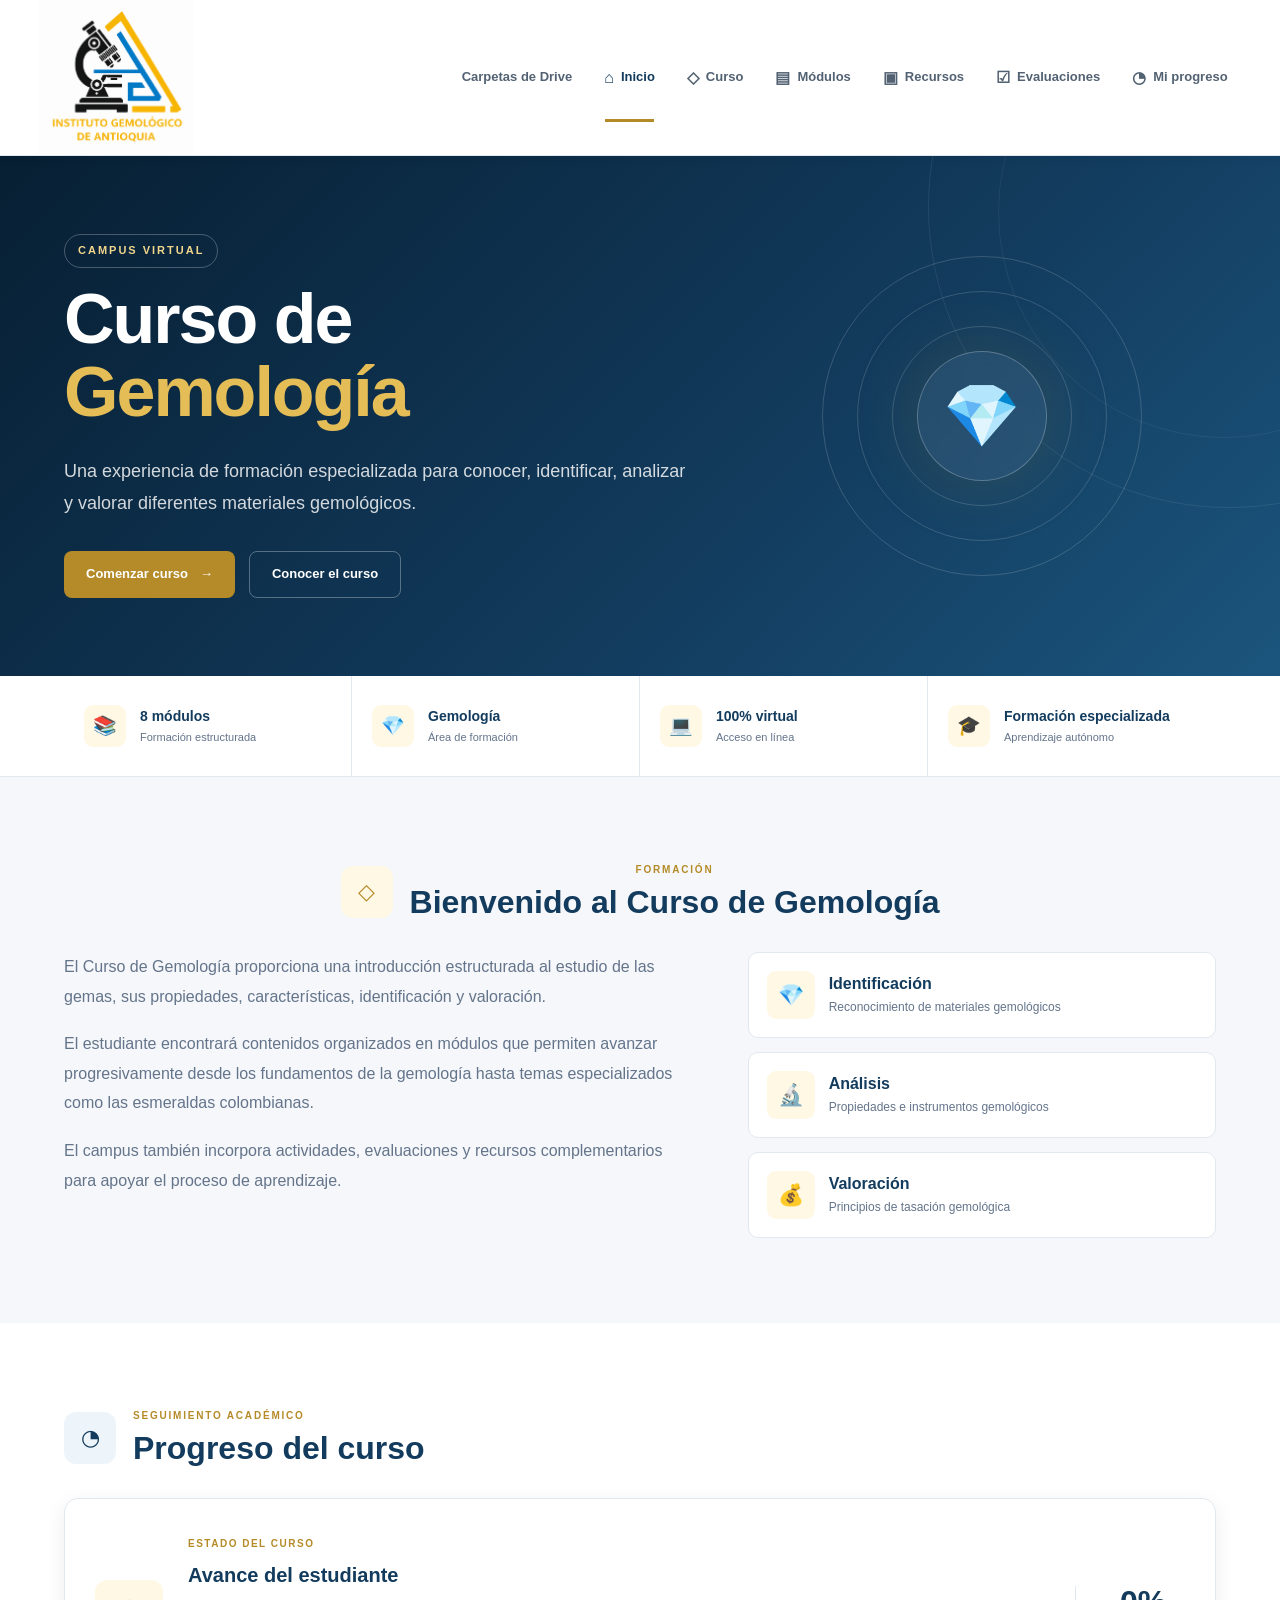
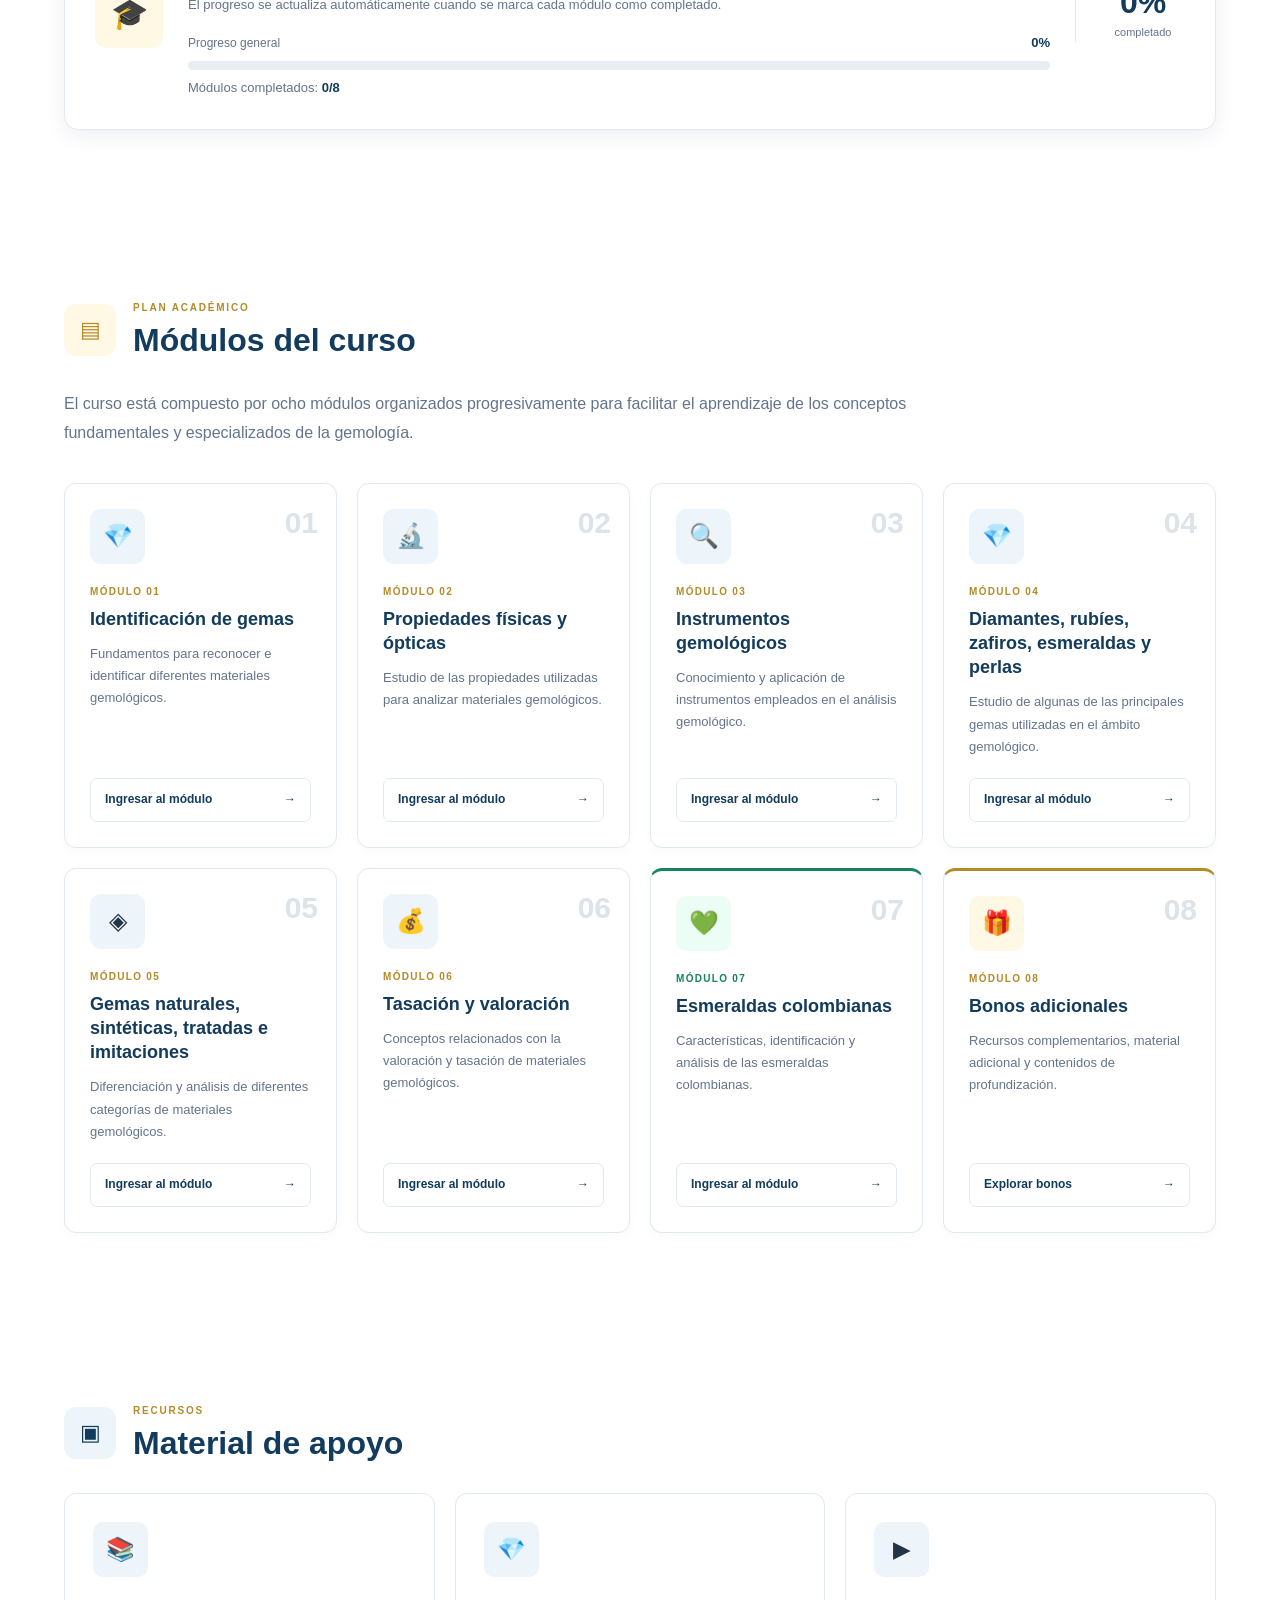
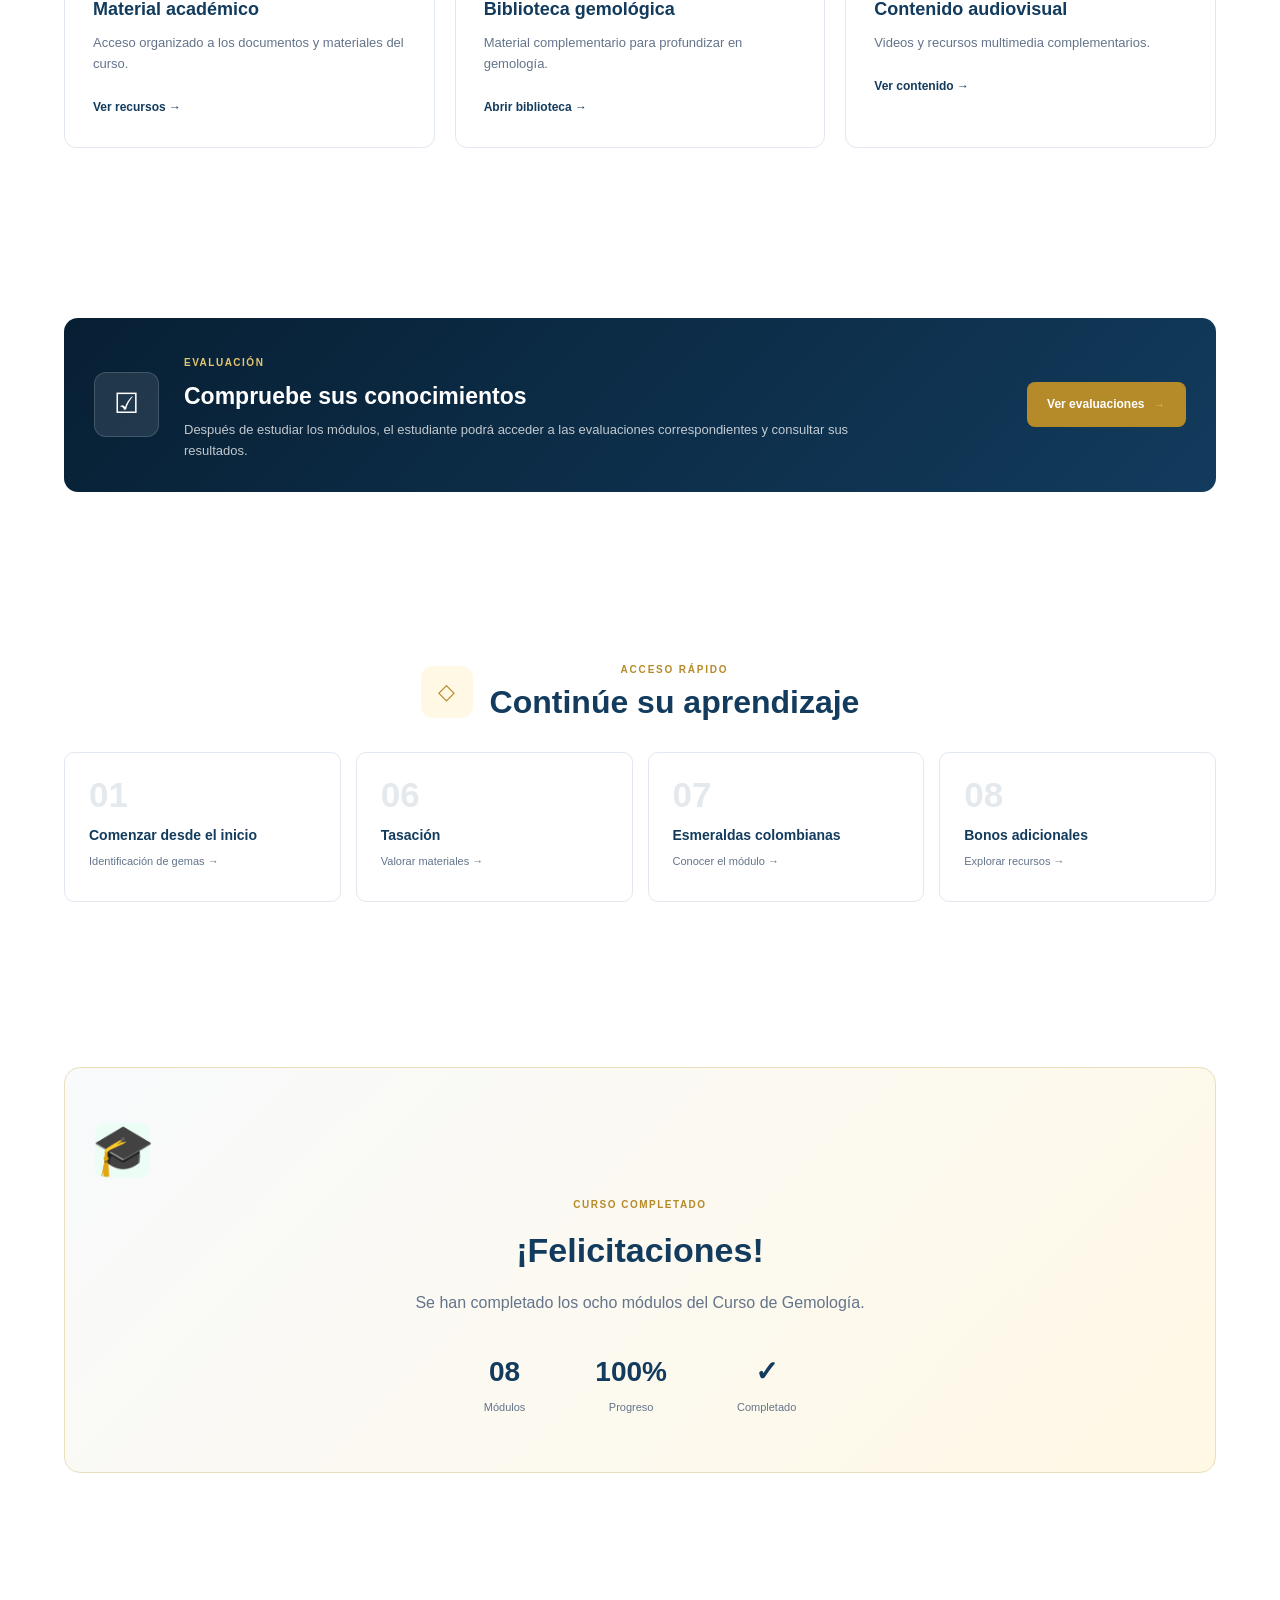
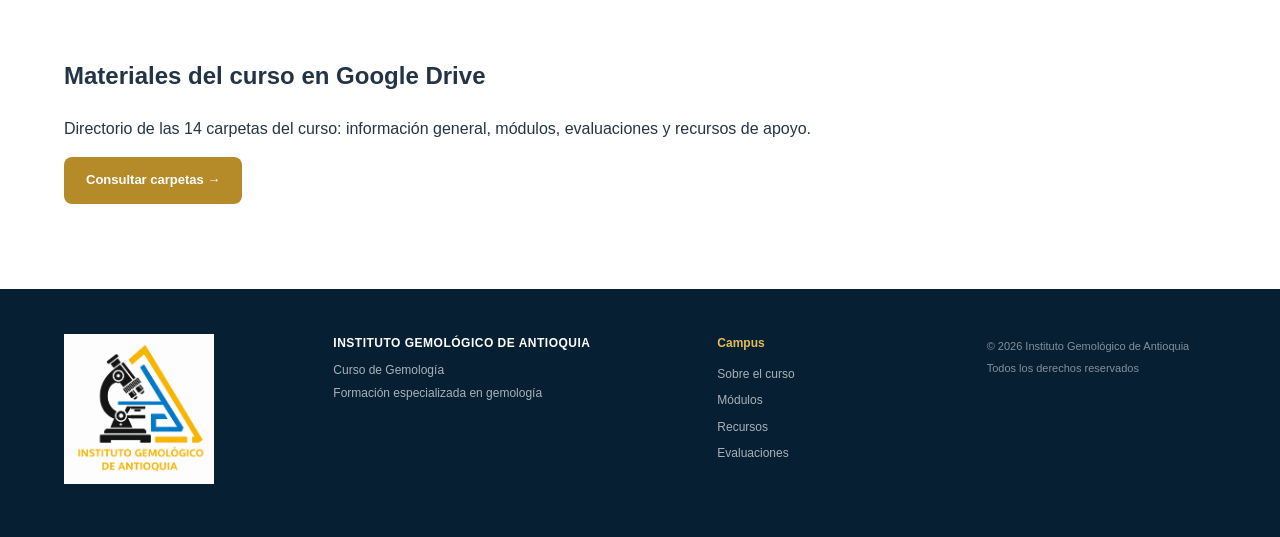
==== commit d1ba5ea8: "Integra las carpetas de Drive al campus por correspondencia temática" ====
--- a/index.html
+++ b/index.html
@@ -58,6 +58,7 @@
         <!-- NAVEGACIÓN -->
 
         <nav class="main-navigation">
+            <a href="recursos.html#carpetas-drive">Carpetas de Drive</a>
 
 
             <a
@@ -1540,6 +1541,7 @@
 </section>
 
 
+<section class="home-section"><div class="section-container"><div class="info-callout"><div><h2>Materiales del curso en Google Drive</h2><p>Directorio de las 14 carpetas del curso: información general, módulos, evaluaciones y recursos de apoyo.</p><a class="gold-button" href="recursos.html#carpetas-drive">Consultar carpetas →</a></div></div></div></section>
 </main>
 
 
--- a/estilos.css
+++ b/estilos.css
@@ -6104,4 +6104,13 @@
 
     }
 
-}+}
+/* Directorio de materiales IGA */
+.iga-drive-directory { scroll-margin-top: 100px; }
+.iga-drive-grid { display:grid; grid-template-columns:repeat(auto-fit,minmax(min(100%,260px),1fr)); gap:20px; margin-top:28px; }
+.iga-drive-card { background:#fff; border:1px solid #dce4ea; border-radius:14px; padding:24px; display:flex; flex-direction:column; gap:16px; }
+.iga-drive-card h3 { font-size:1rem; line-height:1.55; color:#173a4a; overflow-wrap:anywhere; }
+.iga-drive-card p { font-size:.9rem; color:#52616b; line-height:1.6; }
+.iga-drive-card a { color:#155c78; font-weight:700; margin-top:auto; text-decoration:underline; text-underline-offset:4px; }
+.iga-drive-card a:focus-visible { outline:3px solid #af842d; outline-offset:5px; }
+.iga-drive-note { padding:18px; margin:20px 0; background:#f7f3e8; border-left:4px solid #af842d; line-height:1.7; }
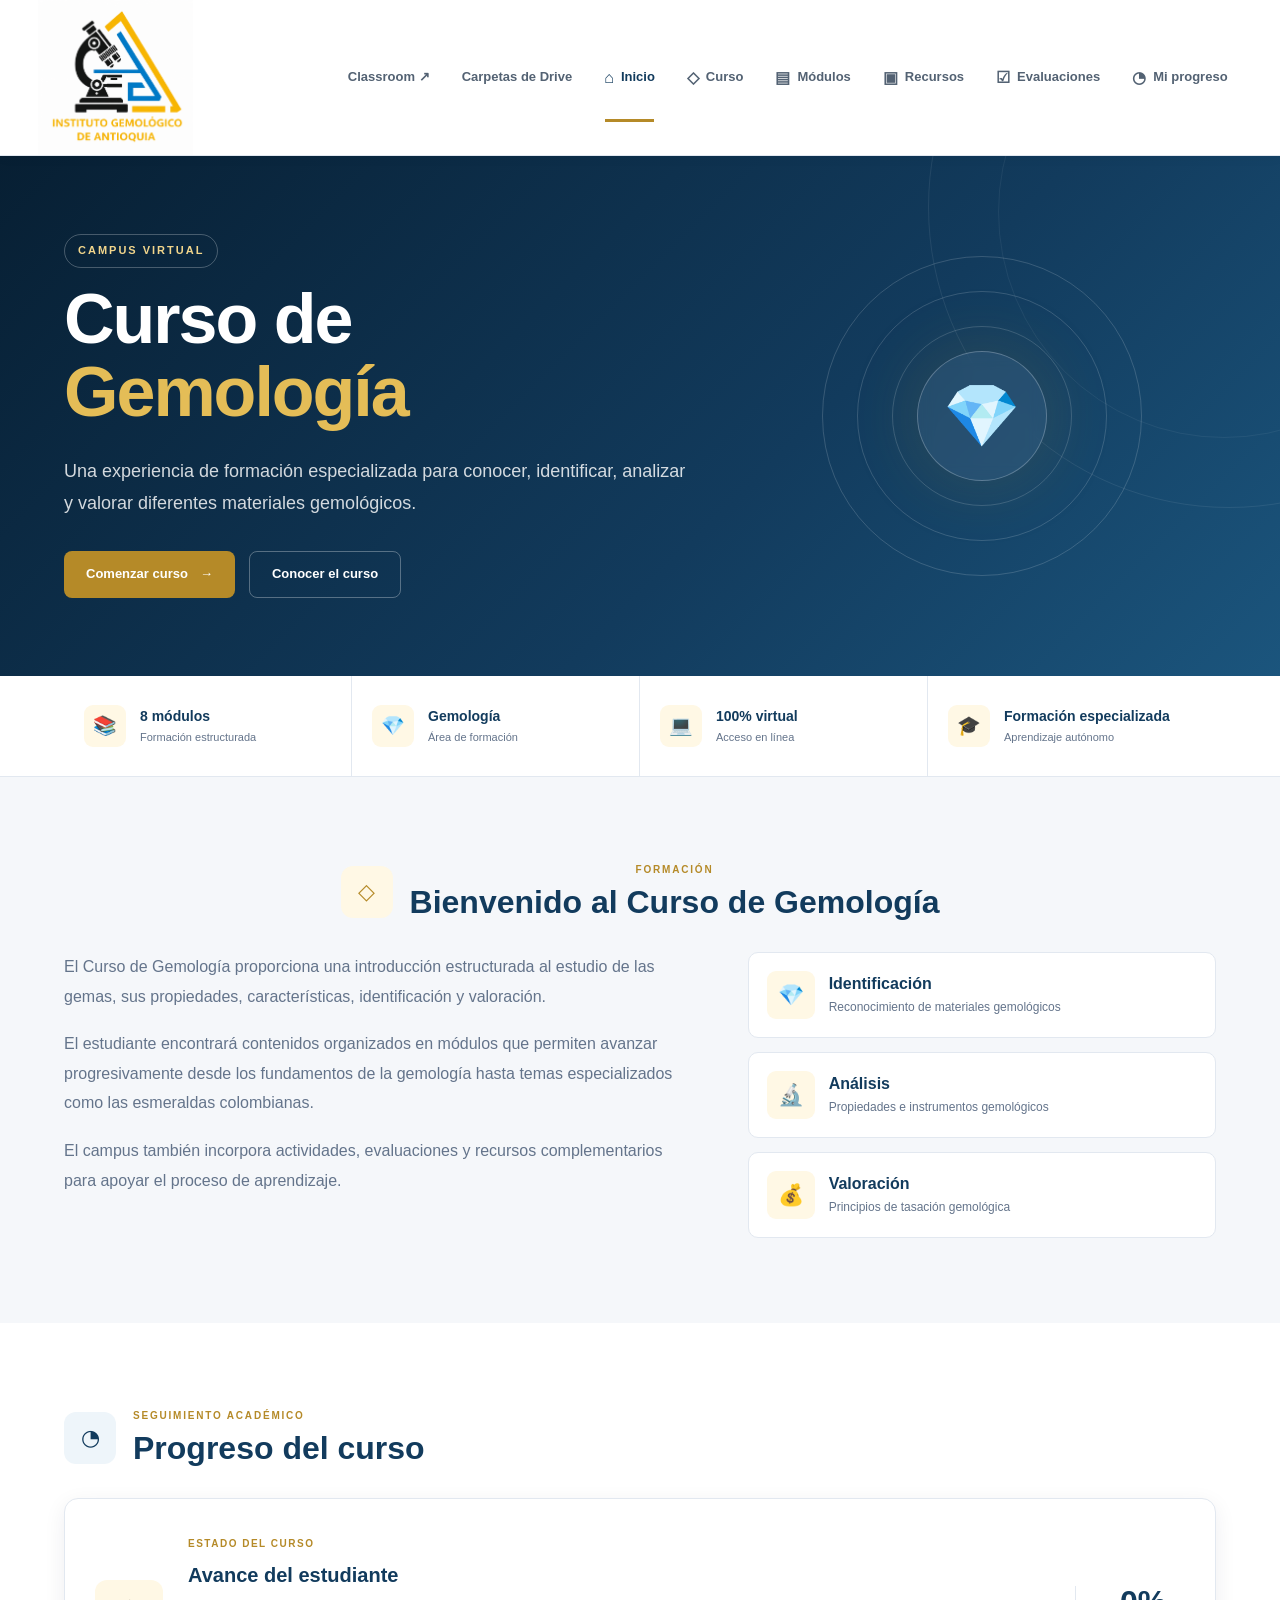
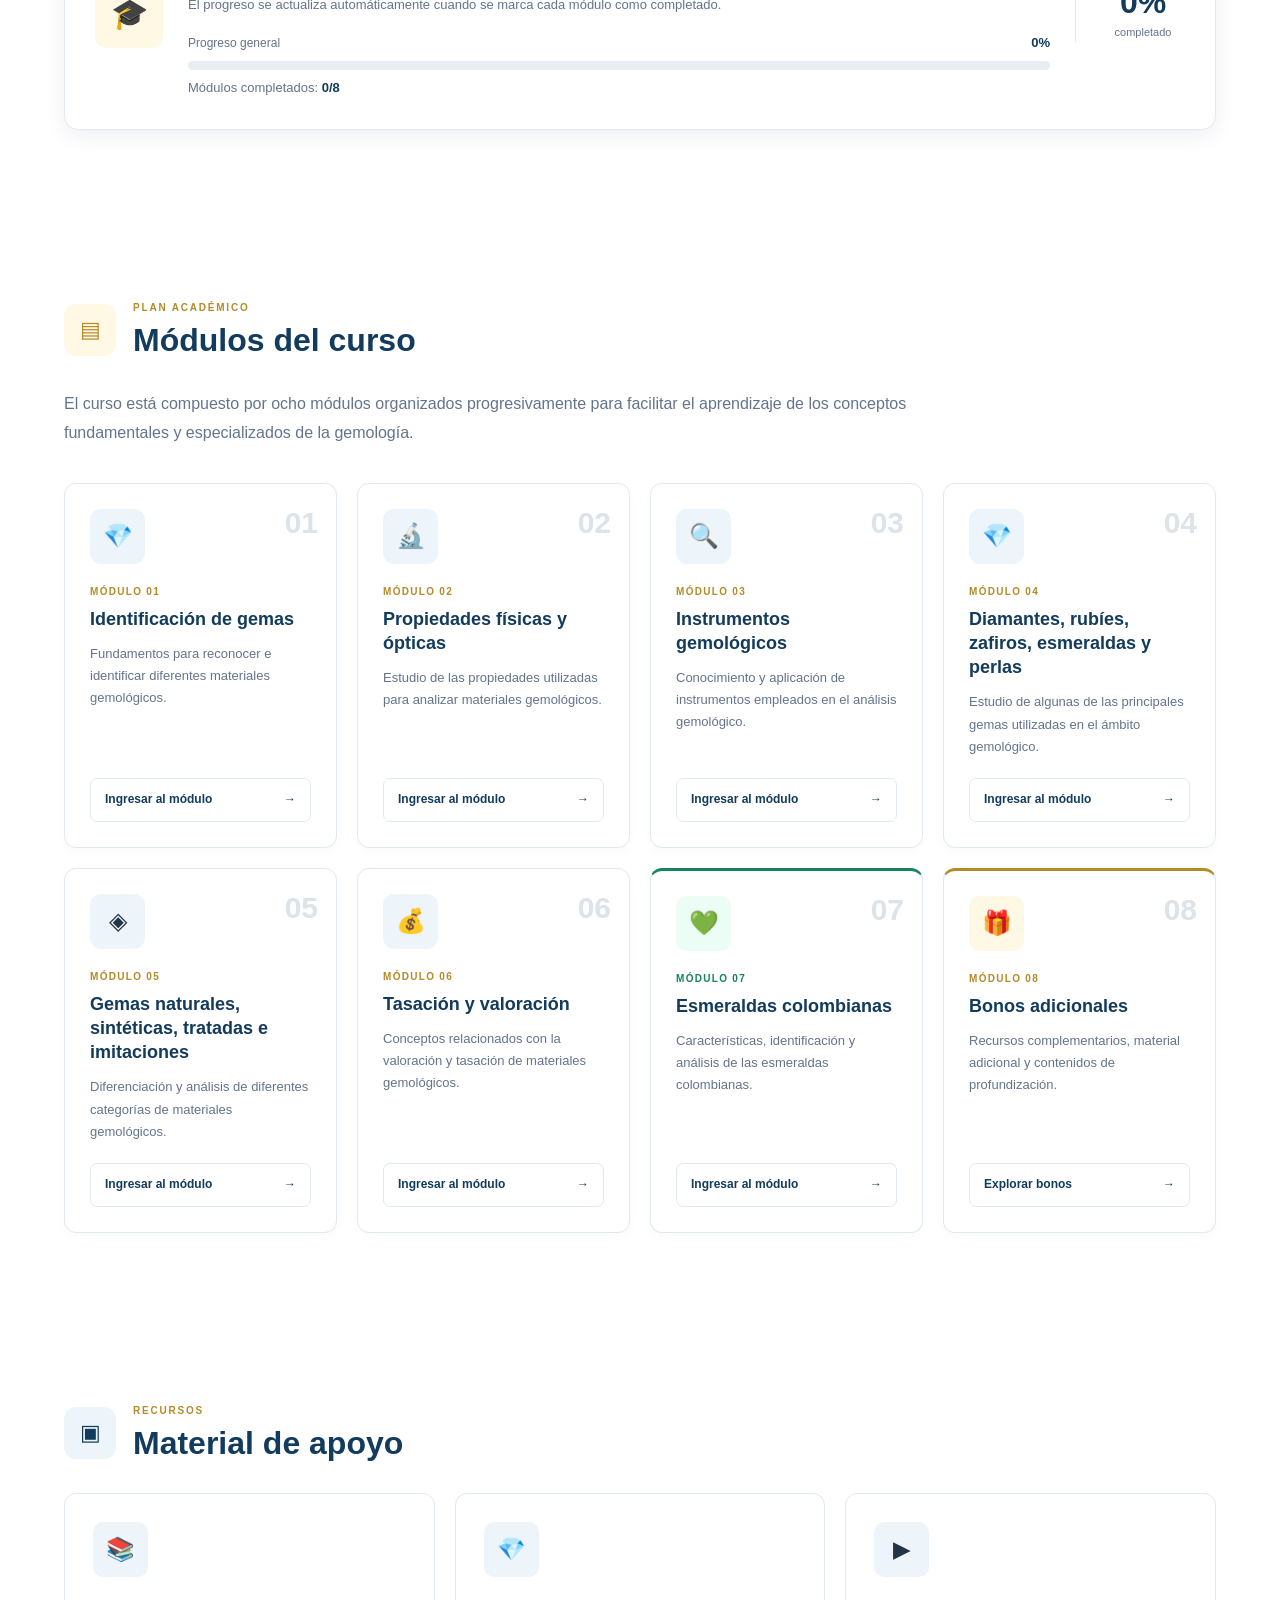
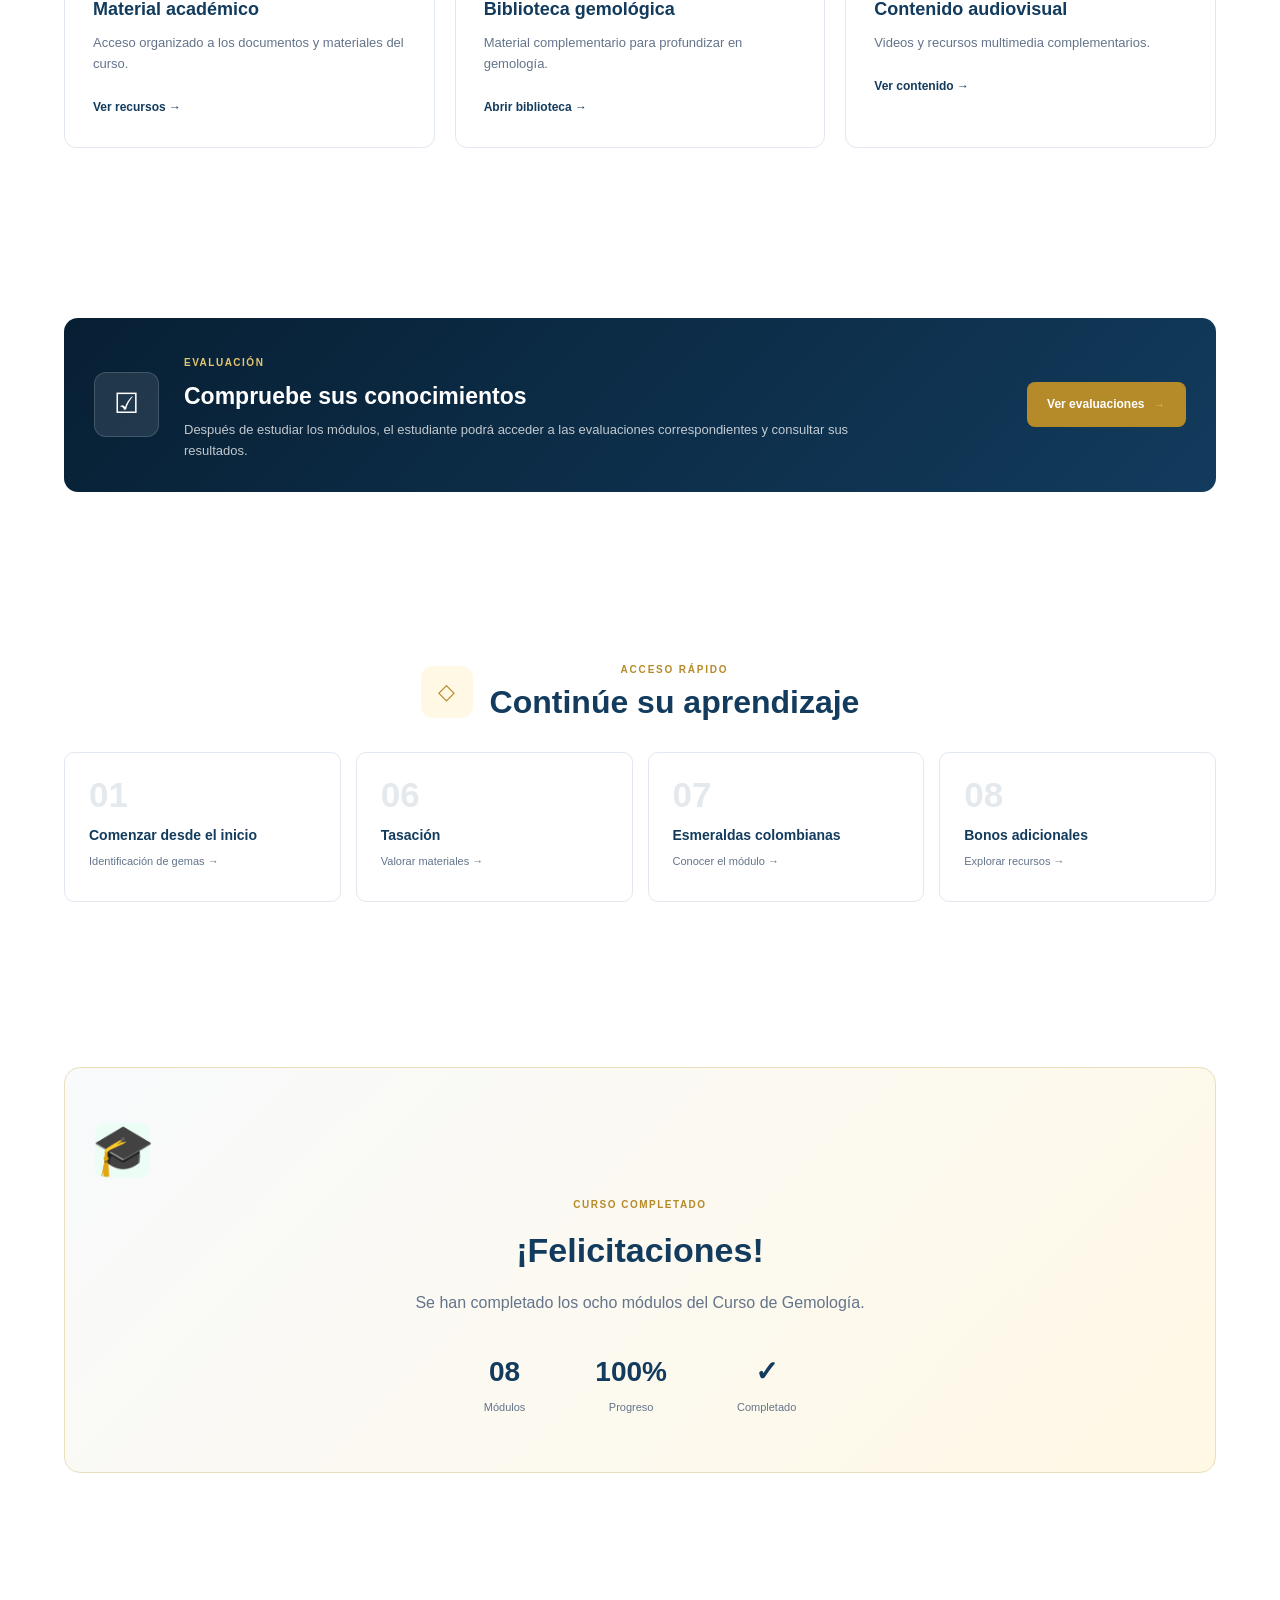
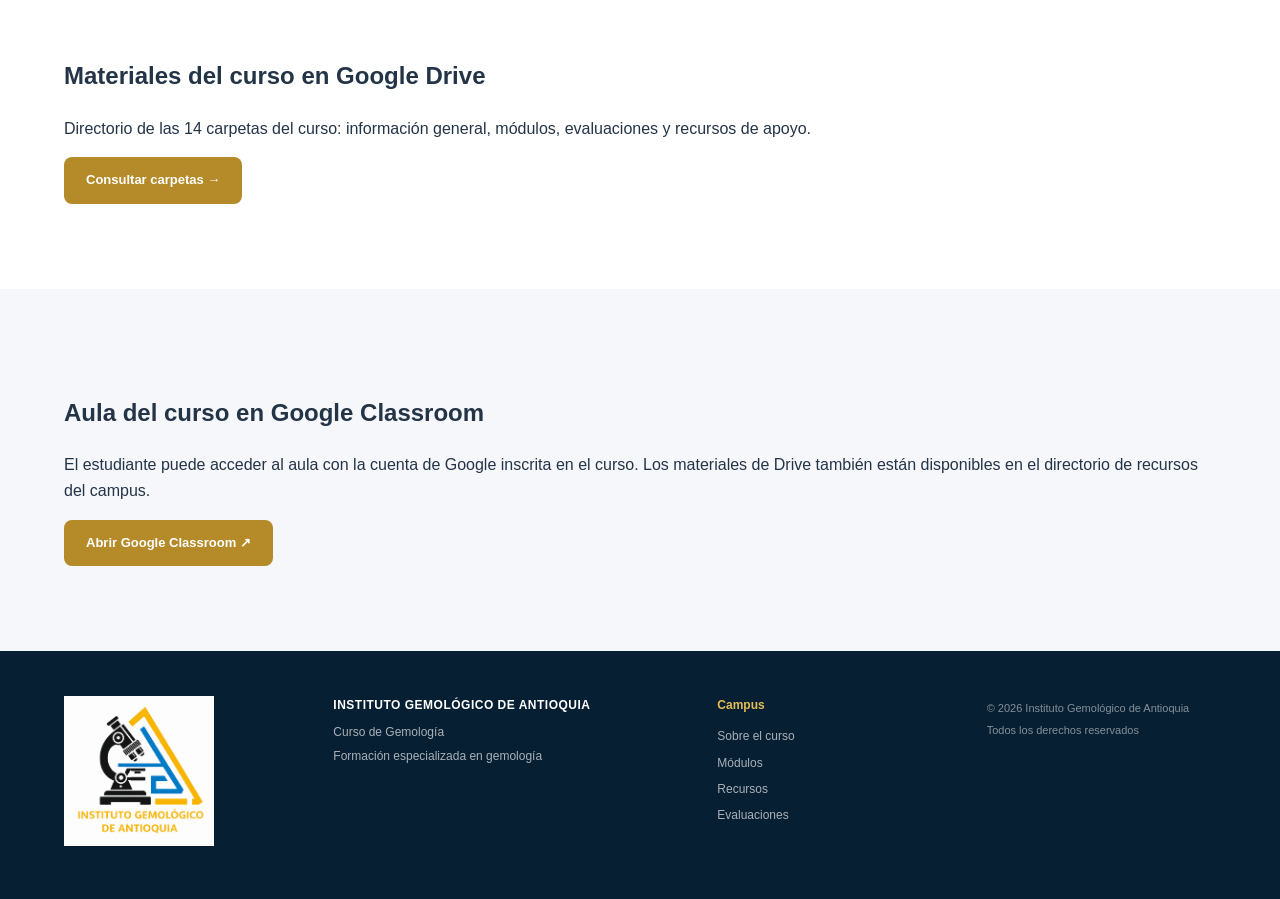
==== commit 4996968f: "Enlaza el aula de Google Classroom desde el campus y sus módulos" ====
--- a/index.html
+++ b/index.html
@@ -58,6 +58,7 @@
         <!-- NAVEGACIÓN -->
 
         <nav class="main-navigation">
+            <a href="https://classroom.google.com/u/6/c/ODY5NzM1NDYzODQ5" target="_blank" rel="noopener noreferrer">Classroom ↗</a>
             <a href="recursos.html#carpetas-drive">Carpetas de Drive</a>
 
 
@@ -1542,6 +1543,8 @@
 
 
 <section class="home-section"><div class="section-container"><div class="info-callout"><div><h2>Materiales del curso en Google Drive</h2><p>Directorio de las 14 carpetas del curso: información general, módulos, evaluaciones y recursos de apoyo.</p><a class="gold-button" href="recursos.html#carpetas-drive">Consultar carpetas →</a></div></div></div></section>
+
+<section class="home-section" aria-labelledby="classroom-heading"><div class="section-container"><div class="info-callout"><div><h2 id="classroom-heading">Aula del curso en Google Classroom</h2><p>El estudiante puede acceder al aula con la cuenta de Google inscrita en el curso. Los materiales de Drive también están disponibles en el directorio de recursos del campus.</p><a class="gold-button" href="https://classroom.google.com/u/6/c/ODY5NzM1NDYzODQ5" target="_blank" rel="noopener noreferrer">Abrir Google Classroom ↗</a></div></div></div></section>
 </main>
 
 
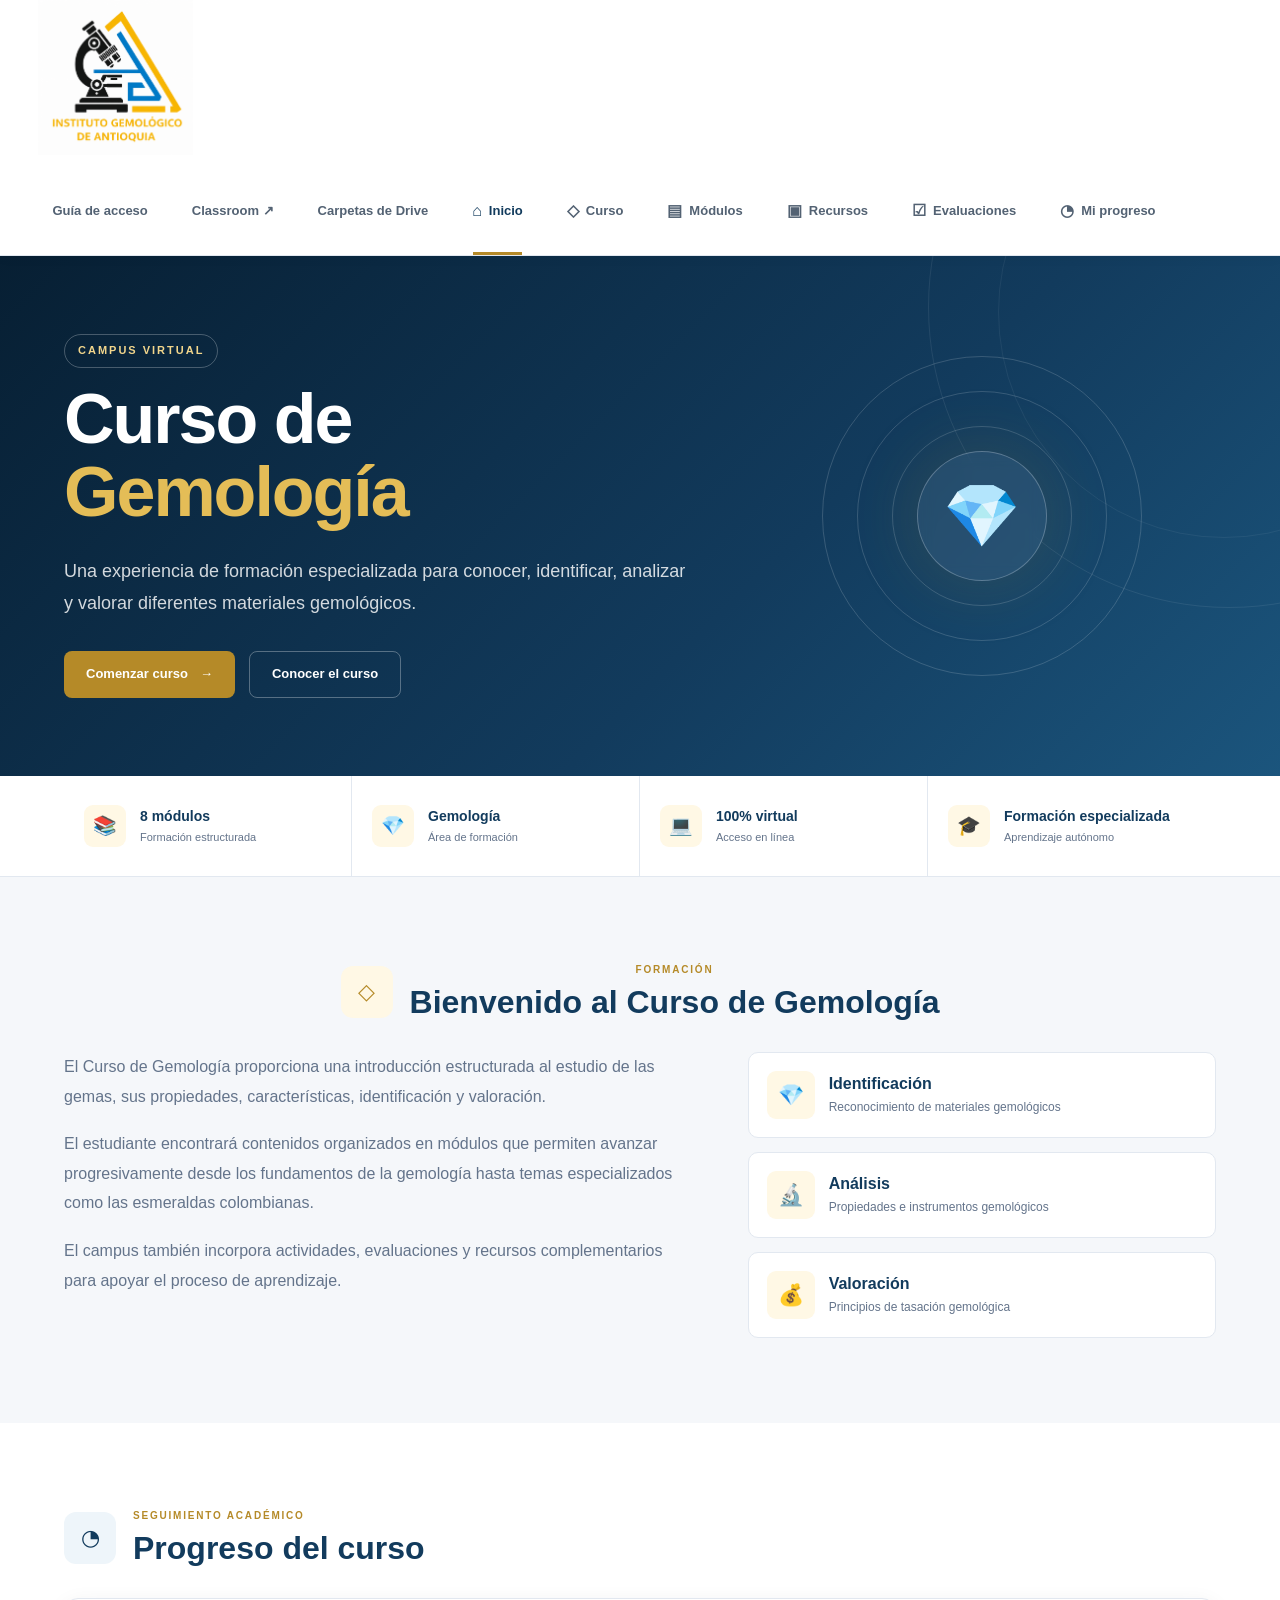
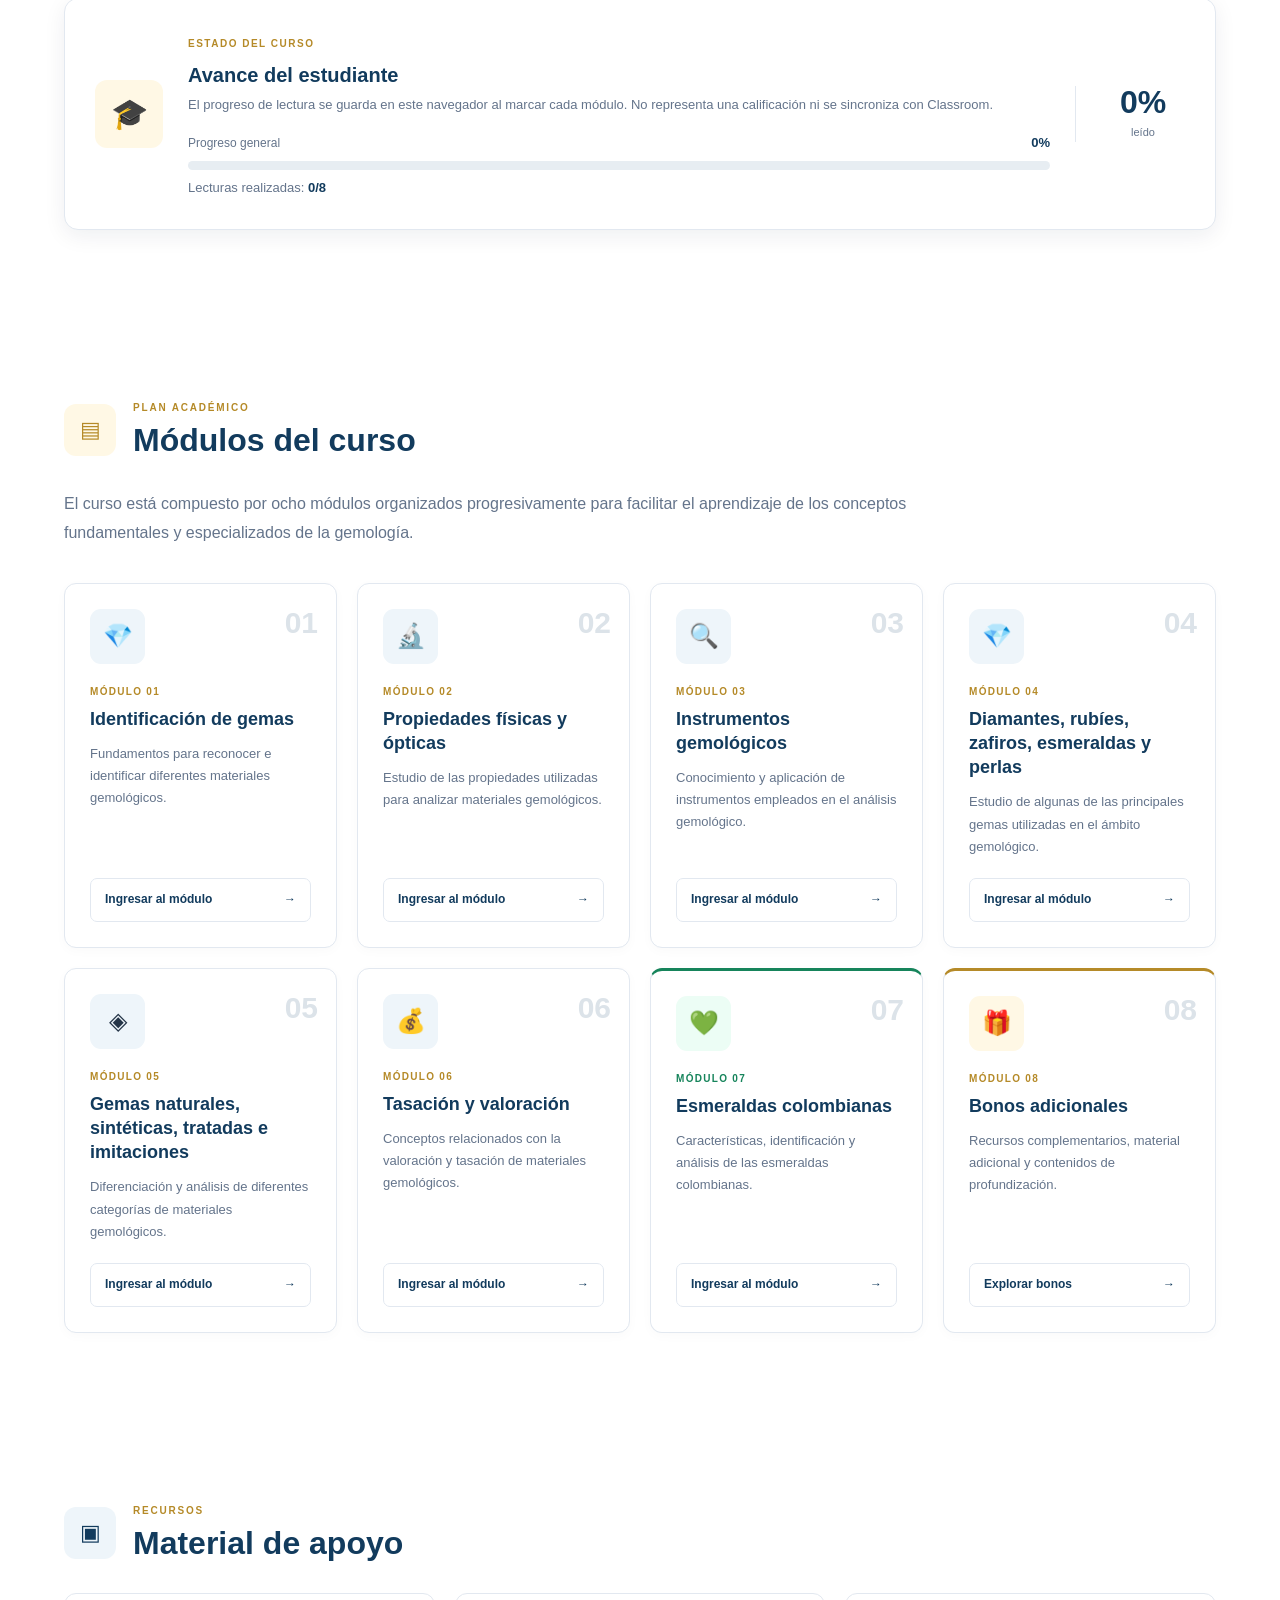
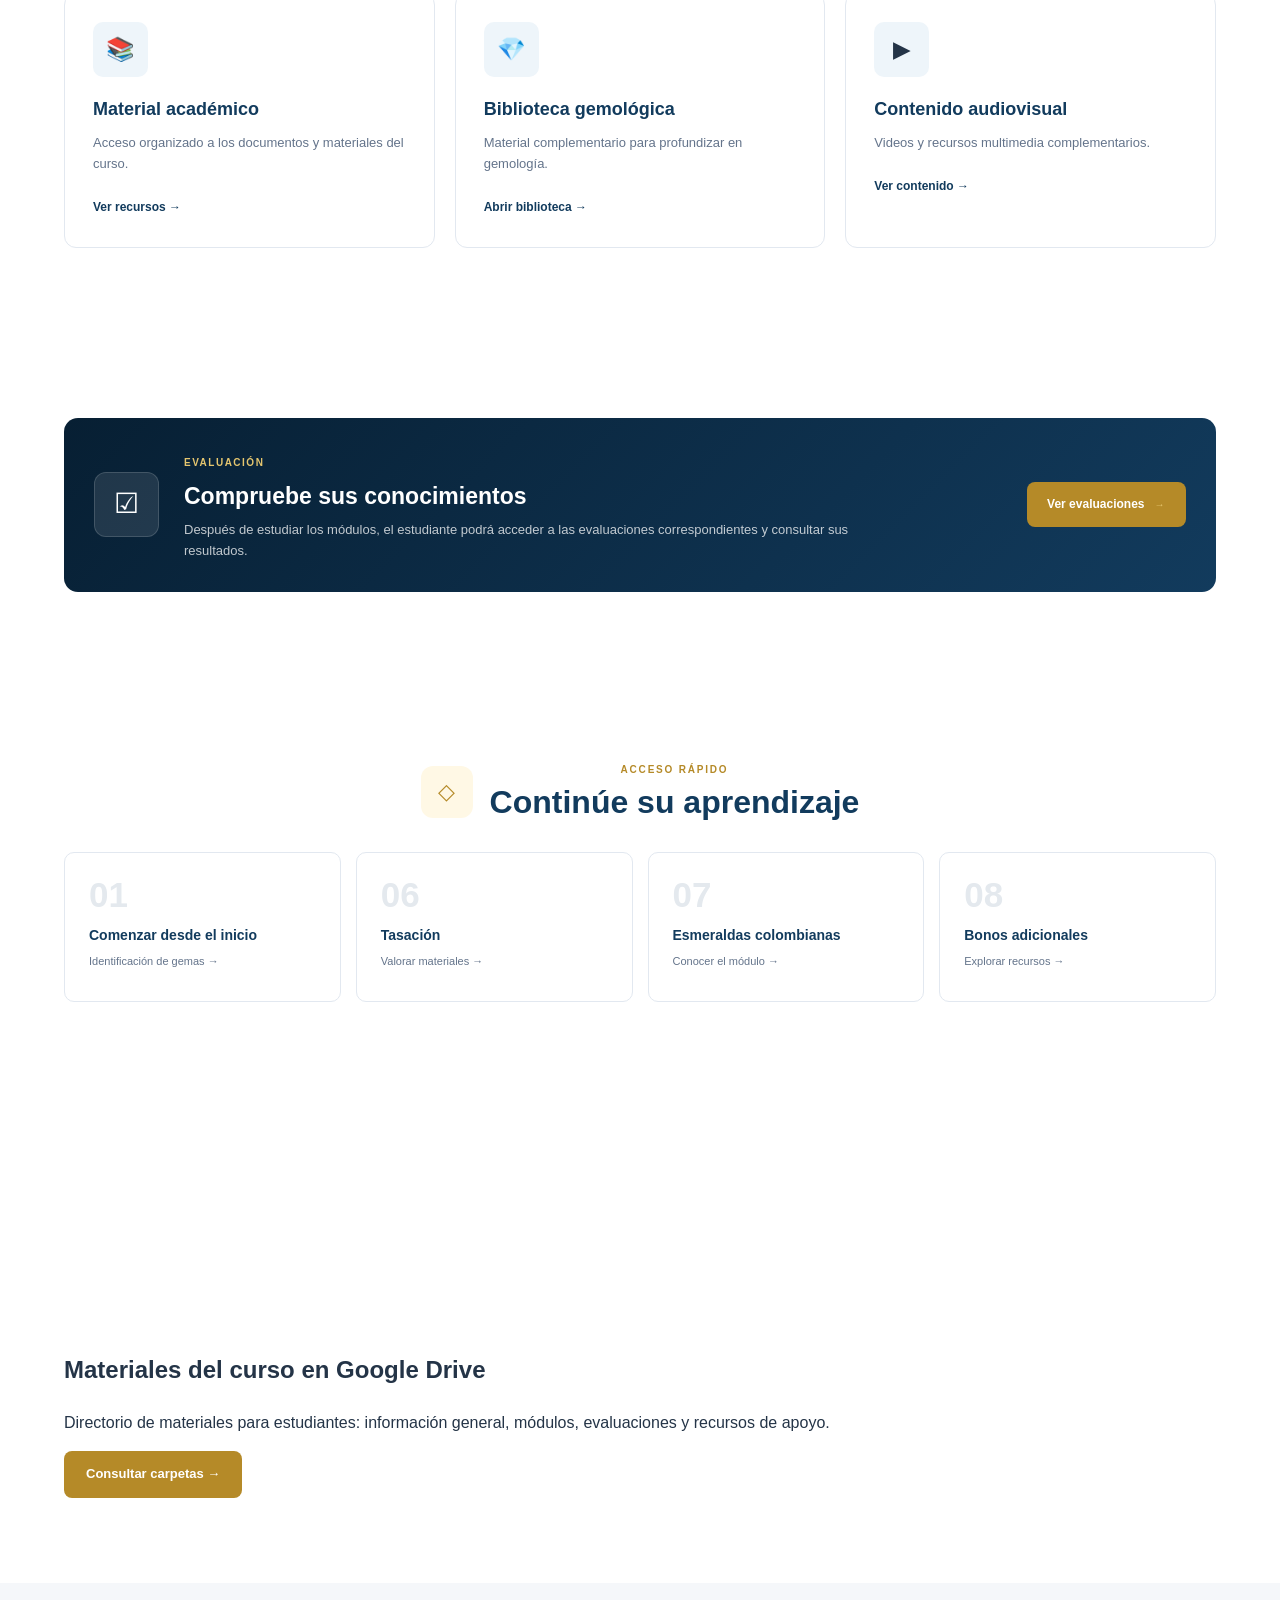
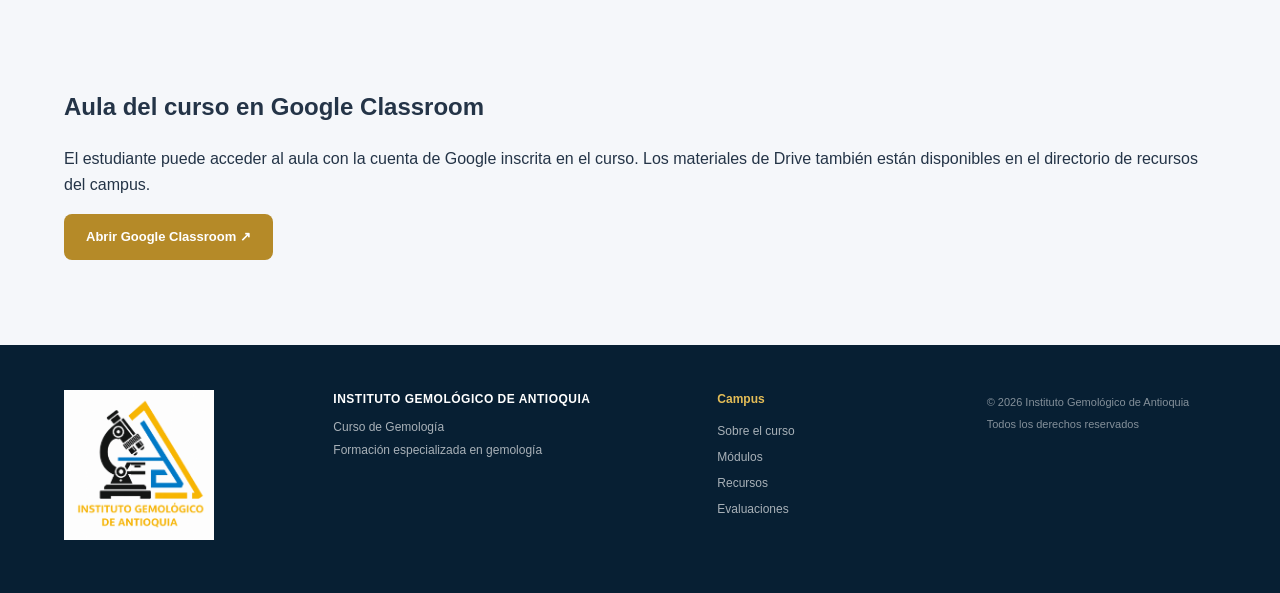
==== commit cfb55447: "Mejora la navegación, búsqueda de materiales y seguimiento de lectura; aclara recursos pendientes" ====
--- a/index.html
+++ b/index.html
@@ -57,8 +57,9 @@
 
         <!-- NAVEGACIÓN -->
 
-        <nav class="main-navigation">
-            <a href="https://classroom.google.com/u/6/c/ODY5NzM1NDYzODQ5" target="_blank" rel="noopener noreferrer">Classroom ↗</a>
+        <nav class="main-navigation" id="navegacion-principal" aria-label="Navegación principal">
+<a href="guia.html">Guía de acceso</a>
+            <a href="https://classroom.google.com/c/ODY5NzM1NDYzODQ5" target="_blank" rel="noopener noreferrer">Classroom ↗</a>
             <a href="recursos.html#carpetas-drive">Carpetas de Drive</a>
 
 
@@ -137,7 +138,7 @@
         <!-- BOTÓN MENÚ MÓVIL -->
 
         <button
-            class="mobile-menu-button"
+            class="mobile-menu-button" type="button" aria-label="Abrir menú" aria-controls="navegacion-principal" aria-expanded="false"
             onclick="toggleMenu()">
 
             ☰
@@ -576,9 +577,7 @@
 
                 <p>
 
-                    El progreso se actualiza automáticamente
-                    cuando se marca cada módulo como
-                    completado.
+                    El progreso de lectura se guarda en este navegador al marcar cada módulo. No representa una calificación ni se sincroniza con Classroom.
 
                 </p>
 
@@ -622,7 +621,7 @@
 
                 <p class="completed-counter">
 
-                    Módulos completados:
+                    Lecturas realizadas:
 
                     <strong id="completedModules">
                         0/8
@@ -647,7 +646,7 @@
 
 
                 <span>
-                    completado
+                    leído
                 </span>
 
 
@@ -1504,16 +1503,15 @@
             </div>
 
             <span>
-                CURSO COMPLETADO
+                LECTURAS MARCADAS
             </span>
 
             <h2>
-                ¡Felicitaciones!
+                Recorrido de lectura registrado
             </h2>
 
             <p>
-                Se han completado los ocho módulos
-                del Curso de Gemología.
+                Se han marcado las ocho lecturas. Este registro personal no acredita aprobación ni genera un certificado.
             </p>
 
             <div class="completion-statistics">
@@ -1542,9 +1540,9 @@
 </section>
 
 
-<section class="home-section"><div class="section-container"><div class="info-callout"><div><h2>Materiales del curso en Google Drive</h2><p>Directorio de las 14 carpetas del curso: información general, módulos, evaluaciones y recursos de apoyo.</p><a class="gold-button" href="recursos.html#carpetas-drive">Consultar carpetas →</a></div></div></div></section>
-
-<section class="home-section" aria-labelledby="classroom-heading"><div class="section-container"><div class="info-callout"><div><h2 id="classroom-heading">Aula del curso en Google Classroom</h2><p>El estudiante puede acceder al aula con la cuenta de Google inscrita en el curso. Los materiales de Drive también están disponibles en el directorio de recursos del campus.</p><a class="gold-button" href="https://classroom.google.com/u/6/c/ODY5NzM1NDYzODQ5" target="_blank" rel="noopener noreferrer">Abrir Google Classroom ↗</a></div></div></div></section>
+<section class="home-section"><div class="section-container"><div class="info-callout"><div><h2>Materiales del curso en Google Drive</h2><p>Directorio de materiales para estudiantes: información general, módulos, evaluaciones y recursos de apoyo.</p><a class="gold-button" href="recursos.html#carpetas-drive">Consultar carpetas →</a></div></div></div></section>
+
+<section class="home-section" aria-labelledby="classroom-heading"><div class="section-container"><div class="info-callout"><div><h2 id="classroom-heading">Aula del curso en Google Classroom</h2><p>El estudiante puede acceder al aula con la cuenta de Google inscrita en el curso. Los materiales de Drive también están disponibles en el directorio de recursos del campus.</p><a class="gold-button" href="https://classroom.google.com/c/ODY5NzM1NDYzODQ5" target="_blank" rel="noopener noreferrer">Abrir Google Classroom ↗</a></div></div></div></section>
 </main>
 
 
--- a/estilos.css
+++ b/estilos.css
@@ -6114,3 +6114,19 @@
 .iga-drive-card a { color:#155c78; font-weight:700; margin-top:auto; text-decoration:underline; text-underline-offset:4px; }
 .iga-drive-card a:focus-visible { outline:3px solid #af842d; outline-offset:5px; }
 .iga-drive-note { padding:18px; margin:20px 0; background:#f7f3e8; border-left:4px solid #af842d; line-height:1.7; }
+
+/* Acceso, búsqueda y estados del campus */
+.pending-resource {opacity:.75; cursor:default; box-shadow:none!important;}
+.progress-disclaimer {font-size:.9rem;line-height:1.6;margin:12px 0;color:inherit;}
+.resource-search {margin:24px 0;}
+.resource-search label {display:block;font-weight:700;margin-bottom:8px;}
+.resource-search input {width:100%;max-width:600px;padding:14px;border:1px solid #738694;border-radius:8px;font:inherit;}
+.iga-drive-card[hidden] {display:none!important;}
+.guide-heading {margin:36px 0 16px;}
+.table-scroll {overflow-x:auto;margin:20px 0;}
+.guide-table {border-collapse:collapse;width:100%;background:white;color:#183846;}
+.guide-table th,.guide-table td {padding:14px;border:1px solid #dce4ea;text-align:left;line-height:1.6;}
+.guide-table th {background:#eef4f7;}
+.guide-table a {color:#155c78;text-decoration:underline;}
+a:focus-visible,button:focus-visible,input:focus-visible {outline:3px solid #b78324;outline-offset:4px;}
+@media (min-width:901px) {.header-container {flex-wrap:wrap;gap:12px;} .main-navigation {flex-wrap:wrap;gap:16px;}}
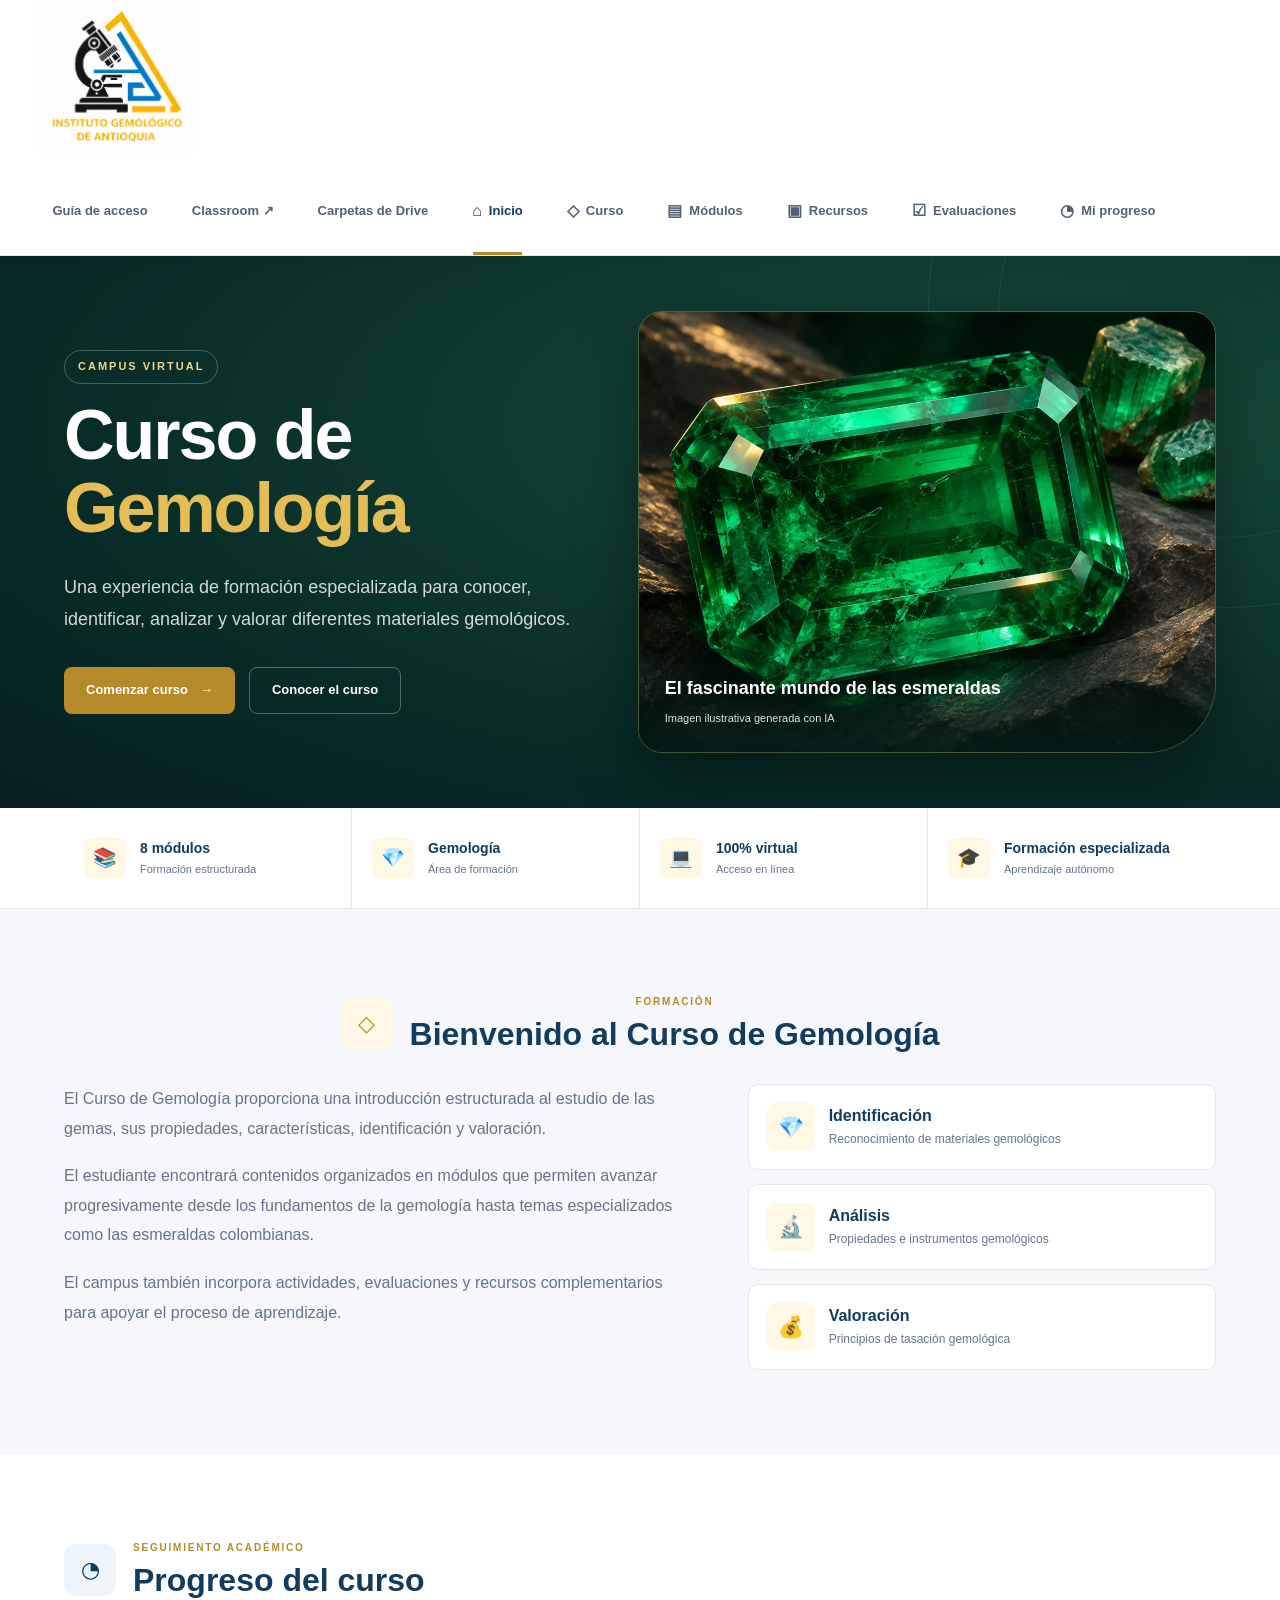
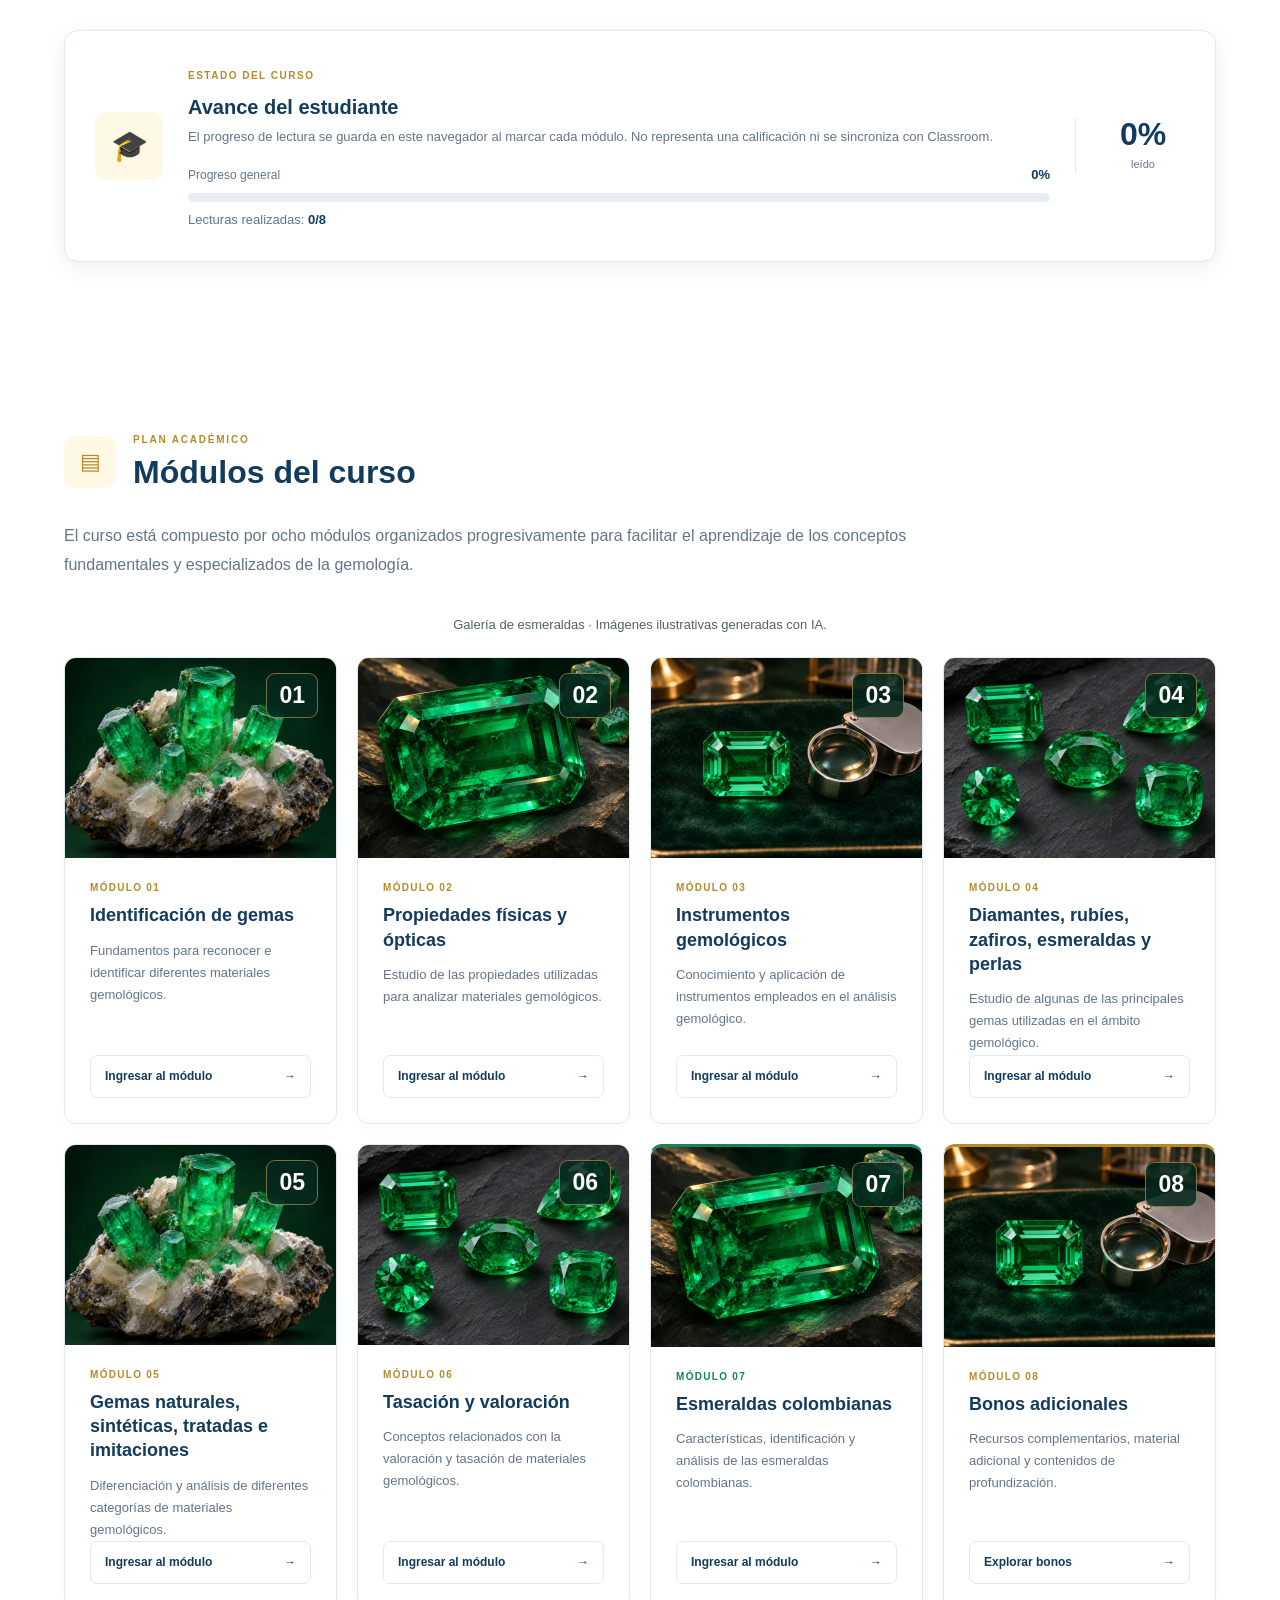
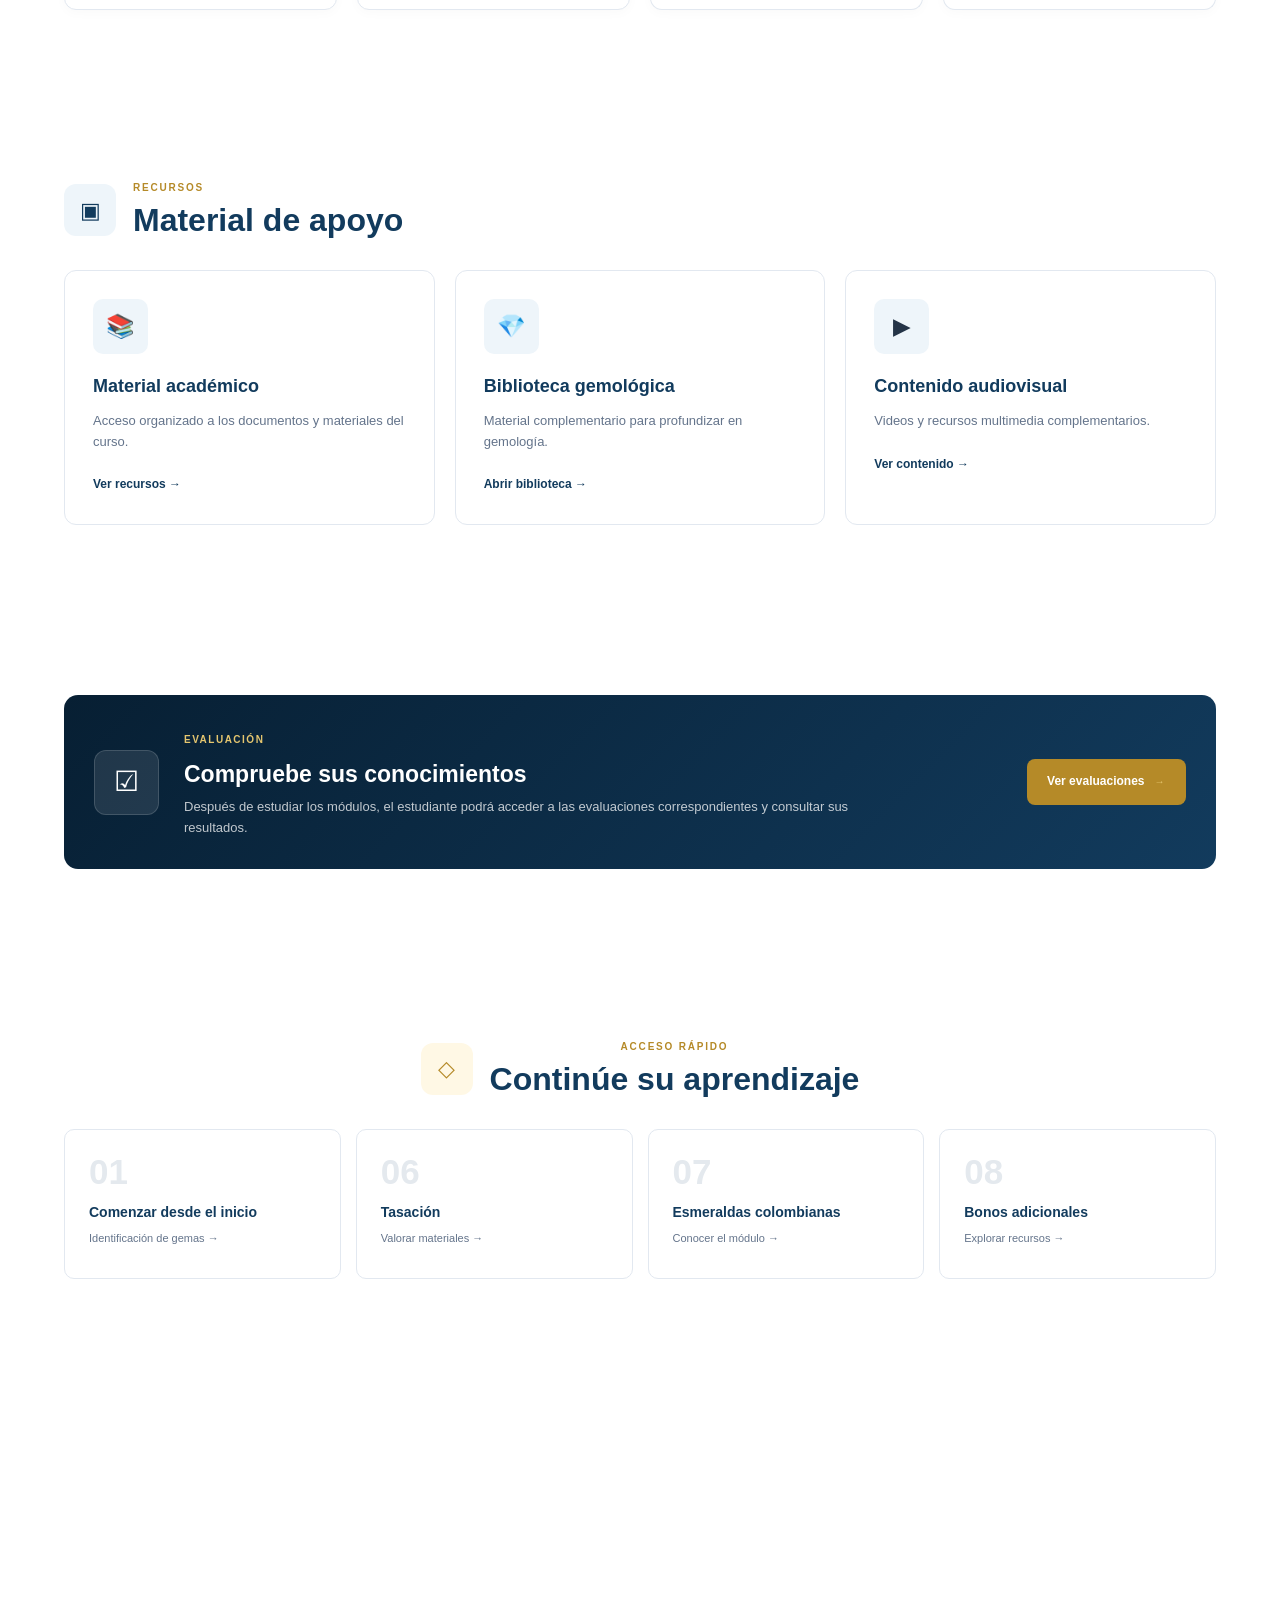
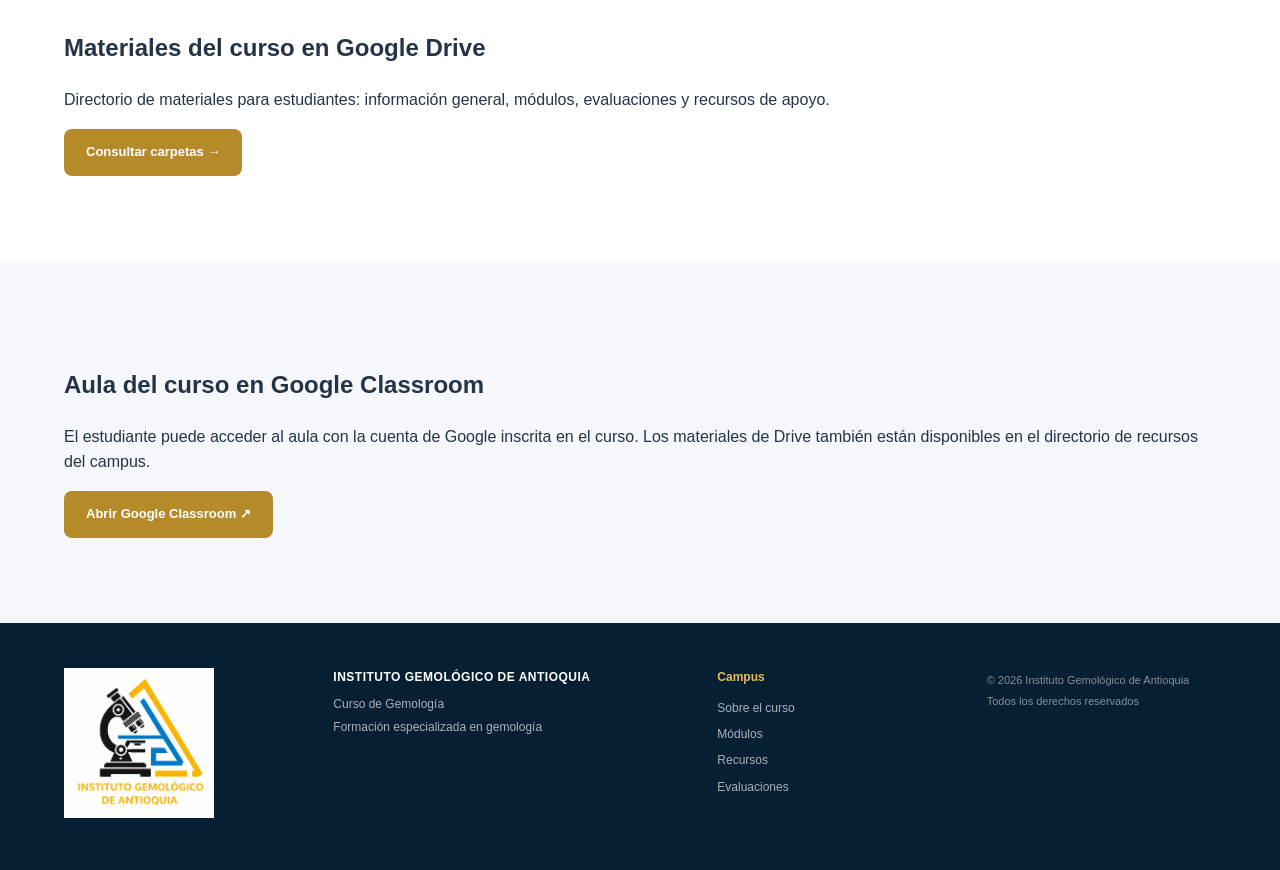
==== commit e8e7f351: "Renueva portada y ocho módulos con imágenes optimizadas de esmeraldas" ====
--- a/index.html
+++ b/index.html
@@ -226,30 +226,7 @@
 
         <!-- ELEMENTO VISUAL -->
 
-        <div class="hero-visual">
-
-
-            <div class="gemstone-orbit">
-
-
-                <div class="orbit-ring ring-one"></div>
-
-                <div class="orbit-ring ring-two"></div>
-
-                <div class="orbit-ring ring-three"></div>
-
-
-                <div class="gemstone-symbol">
-
-                    💎
-
-                </div>
-
-
-            </div>
-
-
-        </div>
+        <figure class="hero-visual emerald-hero-photo"><img src="img/emerald-hero-1200.webp" srcset="img/emerald-hero-600.webp 600w, img/emerald-hero-1200.webp 1200w" sizes="(max-width: 700px) 90vw, 50vw" width="1200" height="800" alt="Esmeralda de corte rectangular sobre piedra oscura" fetchpriority="high" decoding="async"><figcaption>El fascinante mundo de las esmeraldas <small>Imagen ilustrativa generada con IA</small></figcaption></figure>
 
 
     </div>
@@ -711,7 +688,8 @@
 
 
 
-        <div class="modules-grid">
+        <p class="emerald-image-note">Galería de esmeraldas · Imágenes ilustrativas generadas con IA.</p>
+<div class="modules-grid">
 
 
 
@@ -727,9 +705,7 @@
                 </div>
 
 
-                <div class="module-card-icon">
-                    💎
-                </div>
+                <div class="emerald-card-photo"><img src="img/emerald-rough-1200.webp" srcset="img/emerald-rough-600.webp 600w, img/emerald-rough-1200.webp 1200w" sizes="(max-width: 700px) 90vw, 50vw" width="1200" height="800" alt="Cristales verdes de esmeralda en una matriz mineral" loading="lazy" decoding="async"></div>
 
 
                 <span>
@@ -779,9 +755,7 @@
                 </div>
 
 
-                <div class="module-card-icon">
-                    🔬
-                </div>
+                <div class="emerald-card-photo"><img src="img/emerald-hero-1200.webp" srcset="img/emerald-hero-600.webp 600w, img/emerald-hero-1200.webp 1200w" sizes="(max-width: 700px) 90vw, 50vw" width="1200" height="800" alt="Esmeralda de corte rectangular sobre piedra oscura" loading="lazy" decoding="async"></div>
 
 
                 <span>
@@ -831,9 +805,7 @@
                 </div>
 
 
-                <div class="module-card-icon">
-                    🔍
-                </div>
+                <div class="emerald-card-photo"><img src="img/emerald-lab-1200.webp" srcset="img/emerald-lab-600.webp 600w, img/emerald-lab-1200.webp 1200w" sizes="(max-width: 700px) 90vw, 50vw" width="1200" height="800" alt="Esmeralda tallada junto a una lupa gemológica" loading="lazy" decoding="async"></div>
 
 
                 <span>
@@ -883,9 +855,7 @@
                 </div>
 
 
-                <div class="module-card-icon">
-                    💎
-                </div>
+                <div class="emerald-card-photo"><img src="img/emerald-collection-1200.webp" srcset="img/emerald-collection-600.webp 600w, img/emerald-collection-1200.webp 1200w" sizes="(max-width: 700px) 90vw, 50vw" width="1200" height="800" alt="Esmeraldas con distintas formas de talla sobre pizarra oscura" loading="lazy" decoding="async"></div>
 
 
                 <span>
@@ -936,9 +906,7 @@
                 </div>
 
 
-                <div class="module-card-icon">
-                    ◈
-                </div>
+                <div class="emerald-card-photo"><img src="img/emerald-rough-1200.webp" srcset="img/emerald-rough-600.webp 600w, img/emerald-rough-1200.webp 1200w" sizes="(max-width: 700px) 90vw, 50vw" width="1200" height="800" alt="Cristales verdes de esmeralda en una matriz mineral" loading="lazy" decoding="async"></div>
 
 
                 <span>
@@ -989,9 +957,7 @@
                 </div>
 
 
-                <div class="module-card-icon">
-                    💰
-                </div>
+                <div class="emerald-card-photo"><img src="img/emerald-collection-1200.webp" srcset="img/emerald-collection-600.webp 600w, img/emerald-collection-1200.webp 1200w" sizes="(max-width: 700px) 90vw, 50vw" width="1200" height="800" alt="Esmeraldas con distintas formas de talla sobre pizarra oscura" loading="lazy" decoding="async"></div>
 
 
                 <span>
@@ -1041,9 +1007,7 @@
                 </div>
 
 
-                <div class="module-card-icon">
-                    💚
-                </div>
+                <div class="emerald-card-photo"><img src="img/emerald-hero-1200.webp" srcset="img/emerald-hero-600.webp 600w, img/emerald-hero-1200.webp 1200w" sizes="(max-width: 700px) 90vw, 50vw" width="1200" height="800" alt="Esmeralda de corte rectangular sobre piedra oscura" loading="lazy" decoding="async"></div>
 
 
                 <span>
@@ -1093,9 +1057,7 @@
                 </div>
 
 
-                <div class="module-card-icon">
-                    🎁
-                </div>
+                <div class="emerald-card-photo"><img src="img/emerald-lab-1200.webp" srcset="img/emerald-lab-600.webp 600w, img/emerald-lab-1200.webp 1200w" sizes="(max-width: 700px) 90vw, 50vw" width="1200" height="800" alt="Esmeralda tallada junto a una lupa gemológica" loading="lazy" decoding="async"></div>
 
 
                 <span>
--- a/estilos.css
+++ b/estilos.css
@@ -6130,3 +6130,36 @@
 .guide-table a {color:#155c78;text-decoration:underline;}
 a:focus-visible,button:focus-visible,input:focus-visible {outline:3px solid #b78324;outline-offset:4px;}
 @media (min-width:901px) {.header-container {flex-wrap:wrap;gap:12px;} .main-navigation {flex-wrap:wrap;gap:16px;}}
+
+/* Colección visual de esmeraldas: portada, módulos y tarjetas. */
+.campus-hero { background: radial-gradient(ellipse at 80% 30%, #174b3b, #082c27 65%, #061f20); }
+.campus-hero::before, .campus-hero::after { pointer-events: none; }
+.hero-container { grid-template-columns: 1fr 1.1fr; gap: 48px; padding: 55px 0; }
+.hero-visual.emerald-hero-photo { display: block; width: 100%; min-width: 0; margin: 0; position: relative; overflow: hidden; border-radius: 24px 24px 70px 24px; border: 1px solid #bda46855; box-shadow: 0 25px 65px #0006; }
+.emerald-hero-photo img { display: block; width: 100%; height: 440px; object-fit: cover; }
+.emerald-hero-photo figcaption { position: absolute; inset: auto 0 0; padding: 48px 26px 24px; background: linear-gradient(transparent, #031b17ed); color: #fff; font-size: 18px; font-weight: 600; }
+.emerald-hero-photo small { display: block; margin-top: 8px; color: #d7e4dd; font-size: 11px; font-weight: 400; }
+.emerald-card-photo { margin: -25px -25px 22px; overflow: hidden; background: #0b2d25; }
+.emerald-card-photo img { display: block; width: 100%; height: 200px; object-fit: cover; transition: transform .35s ease; }
+.module-card:hover .emerald-card-photo img { transform: scale(1.04); }
+.module-card-number { z-index: 1; color: #fff; background: #06291ed9; border: 1px solid #d4b36788; border-radius: 9px; padding: 3px 12px; font-size: 23px; }
+.emerald-image-note { color: #52635b; font-size: 13px; margin: 0 0 22px; text-align: center; }
+.emerald-module-header { background: linear-gradient(120deg, #062b25, #134e3a); }
+.emerald-module-layout { width: min(1200px, 90%); margin: auto; display: grid; grid-template-columns: 1.15fr 1fr; gap: 42px; align-items: center; padding: 46px 0; }
+.emerald-module-layout .module-header-content { width: 100%; padding: 0; min-width: 0; }
+.emerald-module-photo { margin: 0; overflow: hidden; border-radius: 18px; border: 1px solid #c7a85d55; background: #082b23; box-shadow: 0 16px 45px #0003; }
+.emerald-module-photo img { display: block; width: 100%; height: 340px; object-fit: cover; }
+.emerald-module-photo figcaption { padding: 12px 16px; font-size: 11px; line-height: 1.6; color: #d8e8df; }
+@media (max-width: 900px) {
+ .hero-container, .emerald-module-layout { grid-template-columns: 1fr; gap: 28px; }
+ .hero-visual.emerald-hero-photo { max-width: 650px; margin: auto; }
+ .emerald-hero-photo img { height: auto; aspect-ratio: 3 / 2; }
+ .emerald-module-photo img { height: auto; max-height: 380px; }
+ .emerald-module-layout { padding: 32px 0; }
+}
+@media (max-width: 480px) {
+ .hero-container { padding: 32px 0; }
+ .emerald-hero-photo figcaption { font-size: 15px; padding: 32px 18px 18px; }
+ .emerald-card-photo img { height: 210px; }
+}
+@media (prefers-reduced-motion: reduce) { .emerald-card-photo img { transition: none; } }
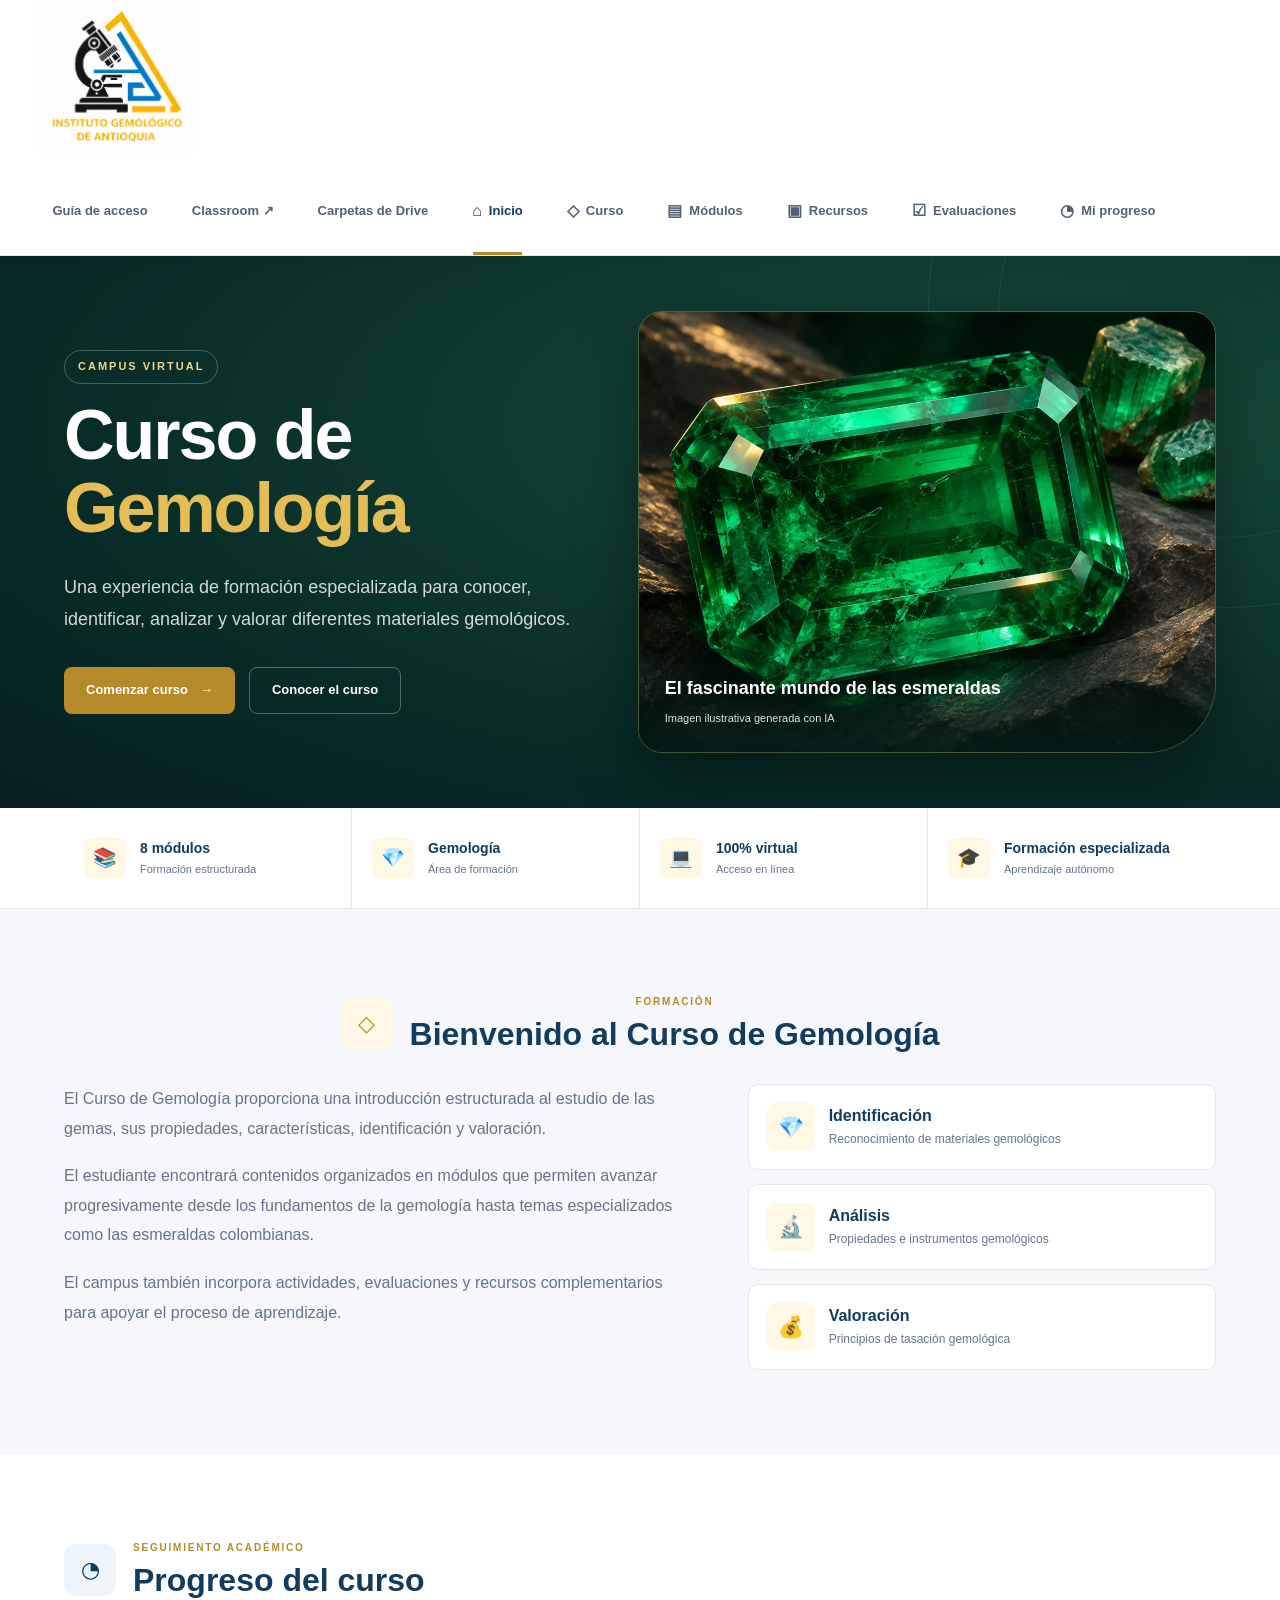
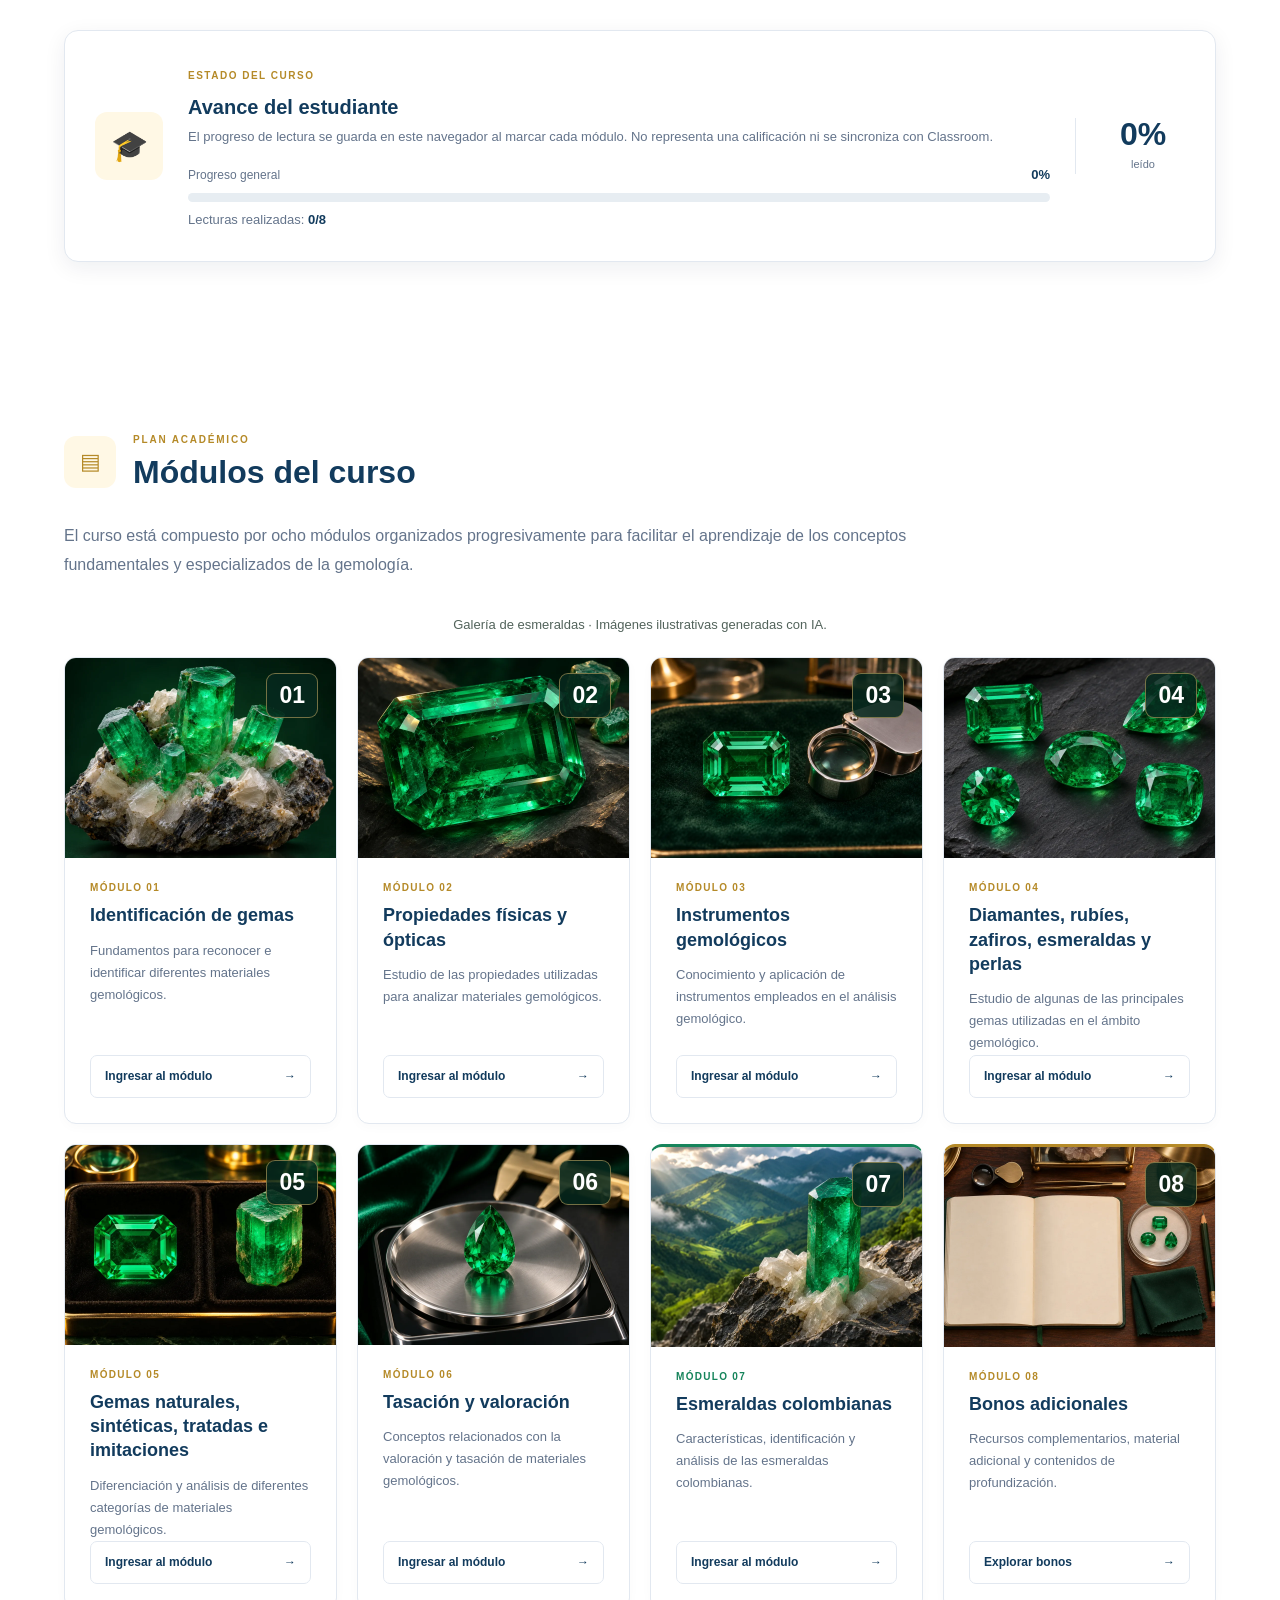
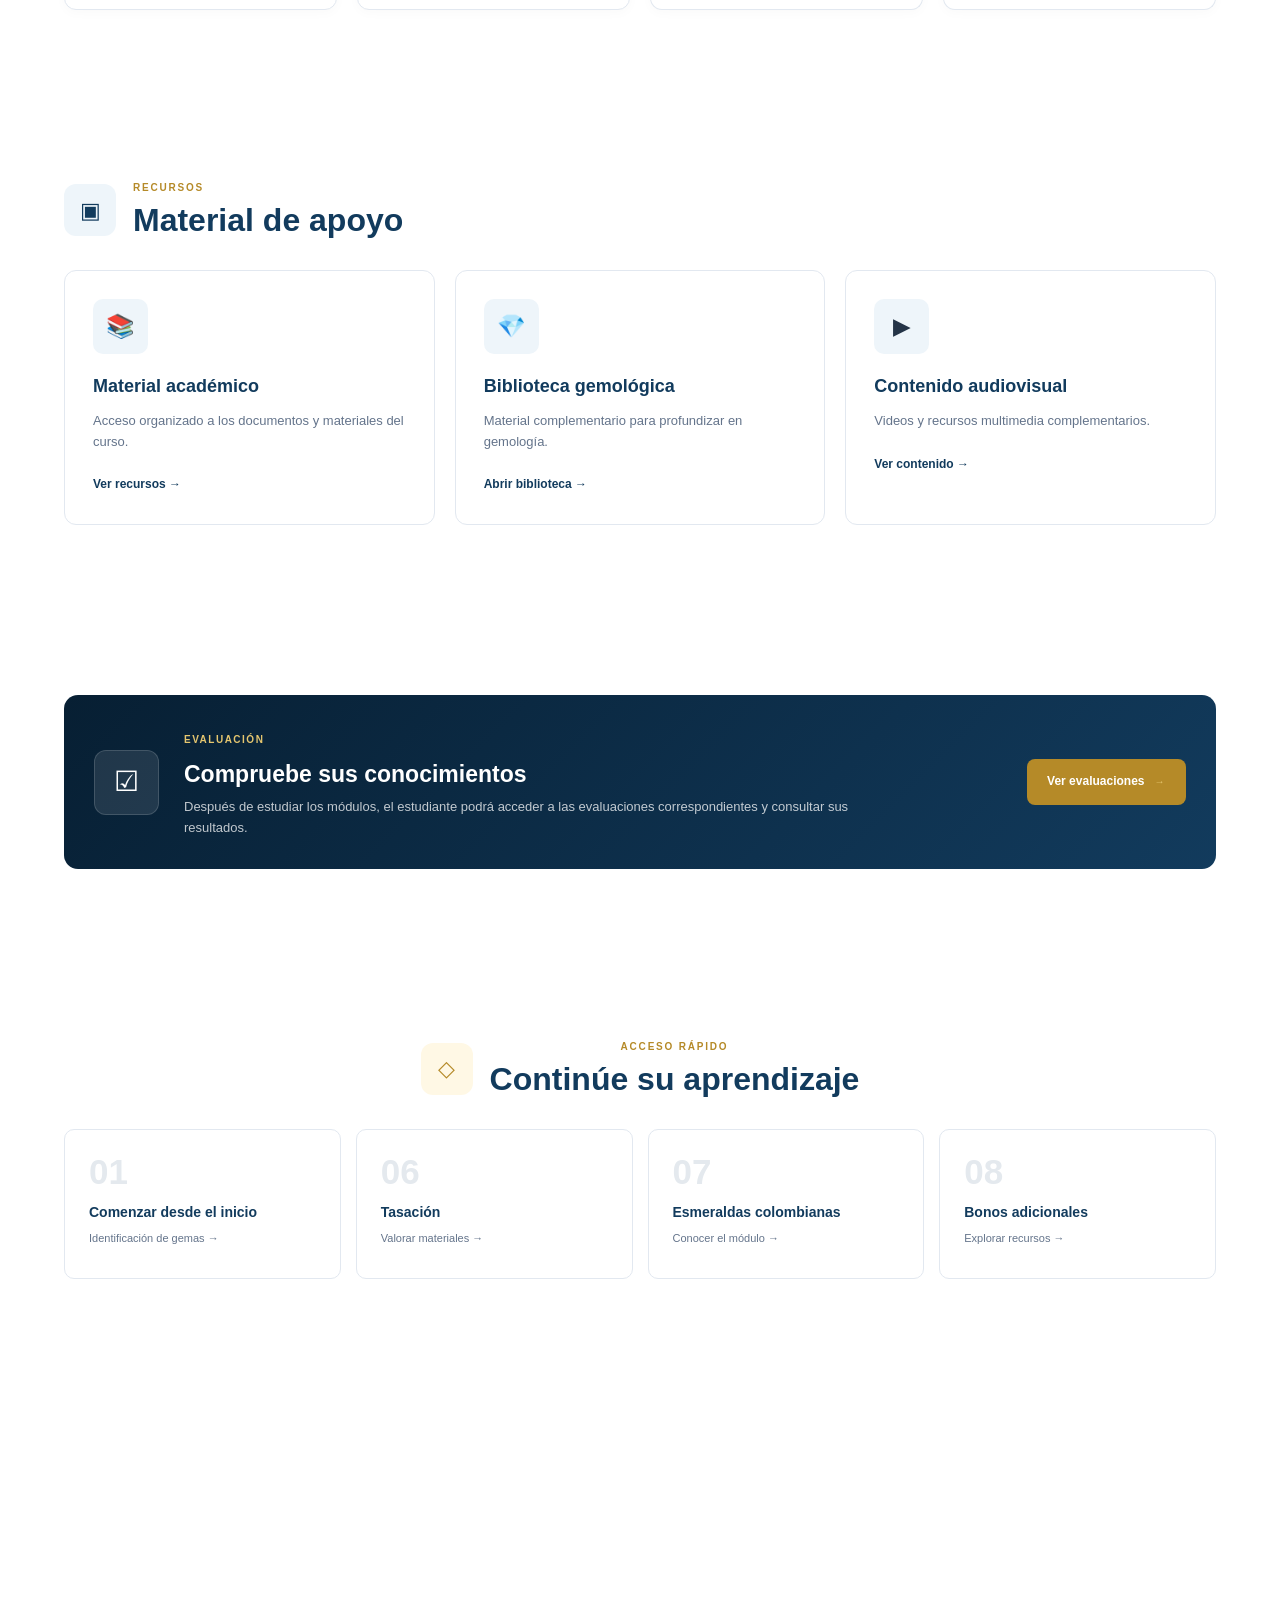
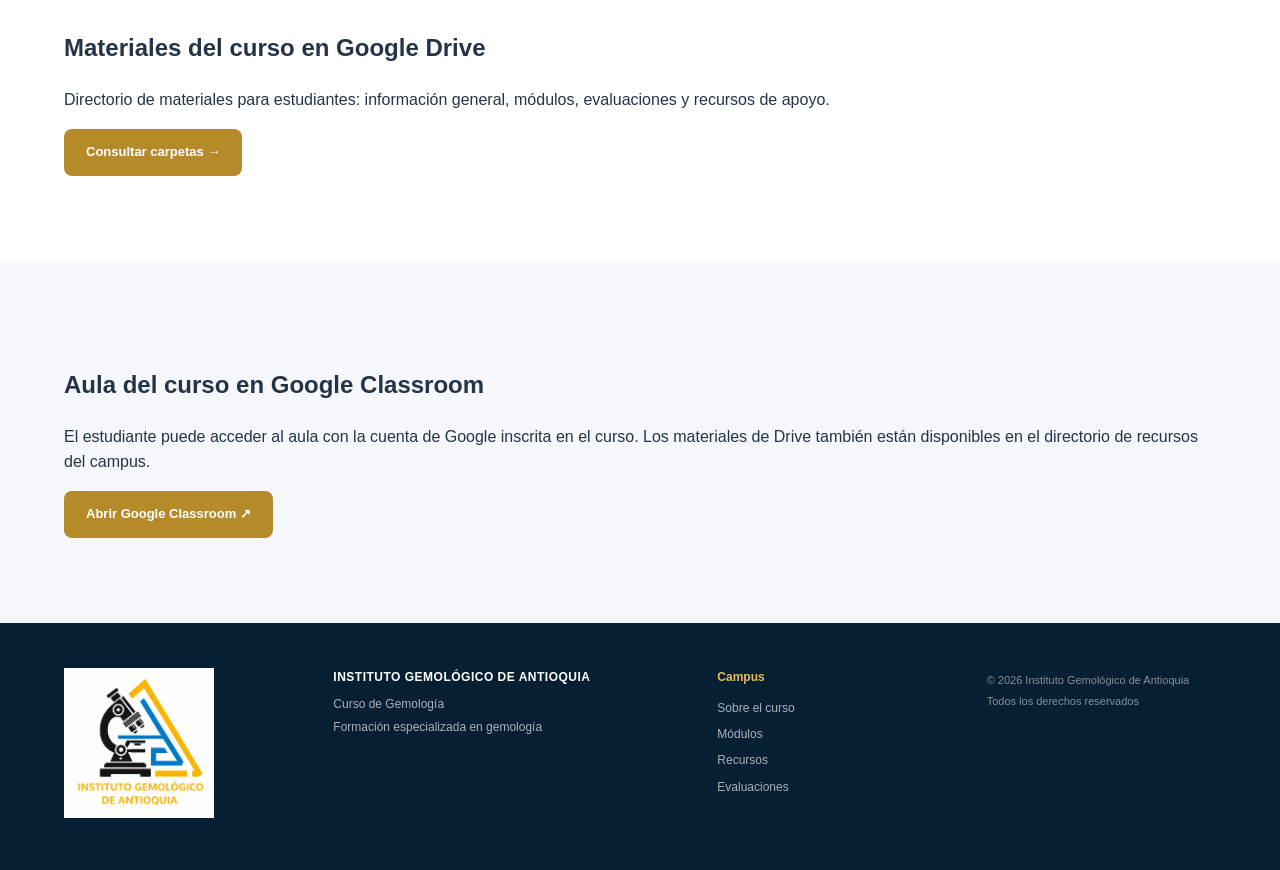
==== commit a2305c5d: "Añade evaluaciones de respuesta única e imágenes diferentes para cada módulo" ====
--- a/index.html
+++ b/index.html
@@ -23,7 +23,7 @@
 
     <link
         rel="stylesheet"
-        href="estilos.css">
+        href="estilos.css?v=quiz-1">
 
 </head>
 
@@ -906,7 +906,7 @@
                 </div>
 
 
-                <div class="emerald-card-photo"><img src="img/emerald-rough-1200.webp" srcset="img/emerald-rough-600.webp 600w, img/emerald-rough-1200.webp 1200w" sizes="(max-width: 700px) 90vw, 50vw" width="1200" height="800" alt="Cristales verdes de esmeralda en una matriz mineral" loading="lazy" decoding="async"></div>
+                <div class="emerald-card-photo"><img src="img/emerald-classification-1200.webp" srcset="img/emerald-classification-600.webp 600w, img/emerald-classification-1200.webp 1200w" sizes="(max-width: 700px) 90vw, 50vw" width="1200" height="800" alt="Esmeralda tallada y cristal en bruto sobre terciopelo" loading="lazy" decoding="async"></div>
 
 
                 <span>
@@ -957,7 +957,7 @@
                 </div>
 
 
-                <div class="emerald-card-photo"><img src="img/emerald-collection-1200.webp" srcset="img/emerald-collection-600.webp 600w, img/emerald-collection-1200.webp 1200w" sizes="(max-width: 700px) 90vw, 50vw" width="1200" height="800" alt="Esmeraldas con distintas formas de talla sobre pizarra oscura" loading="lazy" decoding="async"></div>
+                <div class="emerald-card-photo"><img src="img/emerald-valuation-1200.webp" srcset="img/emerald-valuation-600.webp 600w, img/emerald-valuation-1200.webp 1200w" sizes="(max-width: 700px) 90vw, 50vw" width="1200" height="800" alt="Esmeralda sobre una balanza de valoración" loading="lazy" decoding="async"></div>
 
 
                 <span>
@@ -1007,7 +1007,7 @@
                 </div>
 
 
-                <div class="emerald-card-photo"><img src="img/emerald-hero-1200.webp" srcset="img/emerald-hero-600.webp 600w, img/emerald-hero-1200.webp 1200w" sizes="(max-width: 700px) 90vw, 50vw" width="1200" height="800" alt="Esmeralda de corte rectangular sobre piedra oscura" loading="lazy" decoding="async"></div>
+                <div class="emerald-card-photo"><img src="img/emerald-colombia-1200.webp" srcset="img/emerald-colombia-600.webp 600w, img/emerald-colombia-1200.webp 1200w" sizes="(max-width: 700px) 90vw, 50vw" width="1200" height="800" alt="Cristal de esmeralda sobre calcita ante un paisaje andino ilustrativo" loading="lazy" decoding="async"></div>
 
 
                 <span>
@@ -1057,7 +1057,7 @@
                 </div>
 
 
-                <div class="emerald-card-photo"><img src="img/emerald-lab-1200.webp" srcset="img/emerald-lab-600.webp 600w, img/emerald-lab-1200.webp 1200w" sizes="(max-width: 700px) 90vw, 50vw" width="1200" height="800" alt="Esmeralda tallada junto a una lupa gemológica" loading="lazy" decoding="async"></div>
+                <div class="emerald-card-photo"><img src="img/emerald-study-1200.webp" srcset="img/emerald-study-600.webp 600w, img/emerald-study-1200.webp 1200w" sizes="(max-width: 700px) 90vw, 50vw" width="1200" height="800" alt="Cuaderno de estudio junto a una colección de esmeraldas" loading="lazy" decoding="async"></div>
 
 
                 <span>
--- a/estilos.css
+++ b/estilos.css
@@ -6163,3 +6163,27 @@
  .emerald-card-photo img { height: 210px; }
 }
 @media (prefers-reduced-motion: reduce) { .emerald-card-photo img { transition: none; } }
+
+/* Evaluaciones por módulo: controles nativos y lectura cómoda. */
+.module-quiz {background:#f6faf7;border:1px solid #c8dcd0;border-radius:22px;padding:clamp(20px,4vw,40px);scroll-margin-top:110px;color:#183d31;}
+.quiz-eyebrow {font-size:.78rem;font-weight:800;letter-spacing:.12em;color:#436a57;}
+.module-quiz h2 {font-size:clamp(1.5rem,3vw,2rem);margin:10px 0 16px;line-height:1.25;}
+.module-quiz p {line-height:1.65;}
+.quiz-note {font-size:.9rem;color:#50665c;}
+.quiz-form fieldset {min-width:0;margin:28px 0;padding:20px;border:1px solid #b7cdbf;border-radius:14px;background:#fff;}
+.quiz-form legend {font-size:1.05rem;font-weight:700;padding:0 8px;max-width:100%;line-height:1.5;}
+.quiz-option {display:flex;align-items:flex-start;gap:12px;padding:14px;margin:8px 0;border:1px solid #d7e2da;border-radius:10px;cursor:pointer;line-height:1.5;color:#233d32;}
+.quiz-option:has(input:checked) {background:#e5f1e8;border-color:#256347;}
+.quiz-option:hover {border-color:#256347;}
+.quiz-option input {flex:0 0 auto;width:19px;height:19px;margin-top:3px;accent-color:#176340;}
+.quiz-actions {display:flex;flex-wrap:wrap;gap:12px;}
+.quiz-actions button {font:inherit;font-weight:700;padding:14px 20px;min-height:48px;border-radius:10px;cursor:pointer;}
+.quiz-submit {background:#17523b;color:#fff;border:2px solid #17523b;}
+.quiz-reset {background:#fff;color:#17523b;border:2px solid #17523b;}
+.quiz-actions button:disabled {opacity:.6;cursor:default;}
+.quiz-form :focus-visible {outline:3px solid #b87c1b;outline-offset:4px;}
+.quiz-form .quiz-correct {border-left:5px solid #257149;}
+.quiz-form .quiz-incorrect {border-left:5px solid #b45232;}
+.quiz-feedback {padding:12px;background:#f0f5f1;border-radius:8px;font-size:.95rem;}
+.quiz-result:not(:empty) {font-size:1.1rem;font-weight:700;padding:20px;background:#e3efe7;border-radius:12px;margin-top:20px;}
+@media(max-width:600px) {.quiz-form fieldset {padding:12px;}.quiz-option {padding:12px 9px;}.quiz-actions button {width:100%;}}
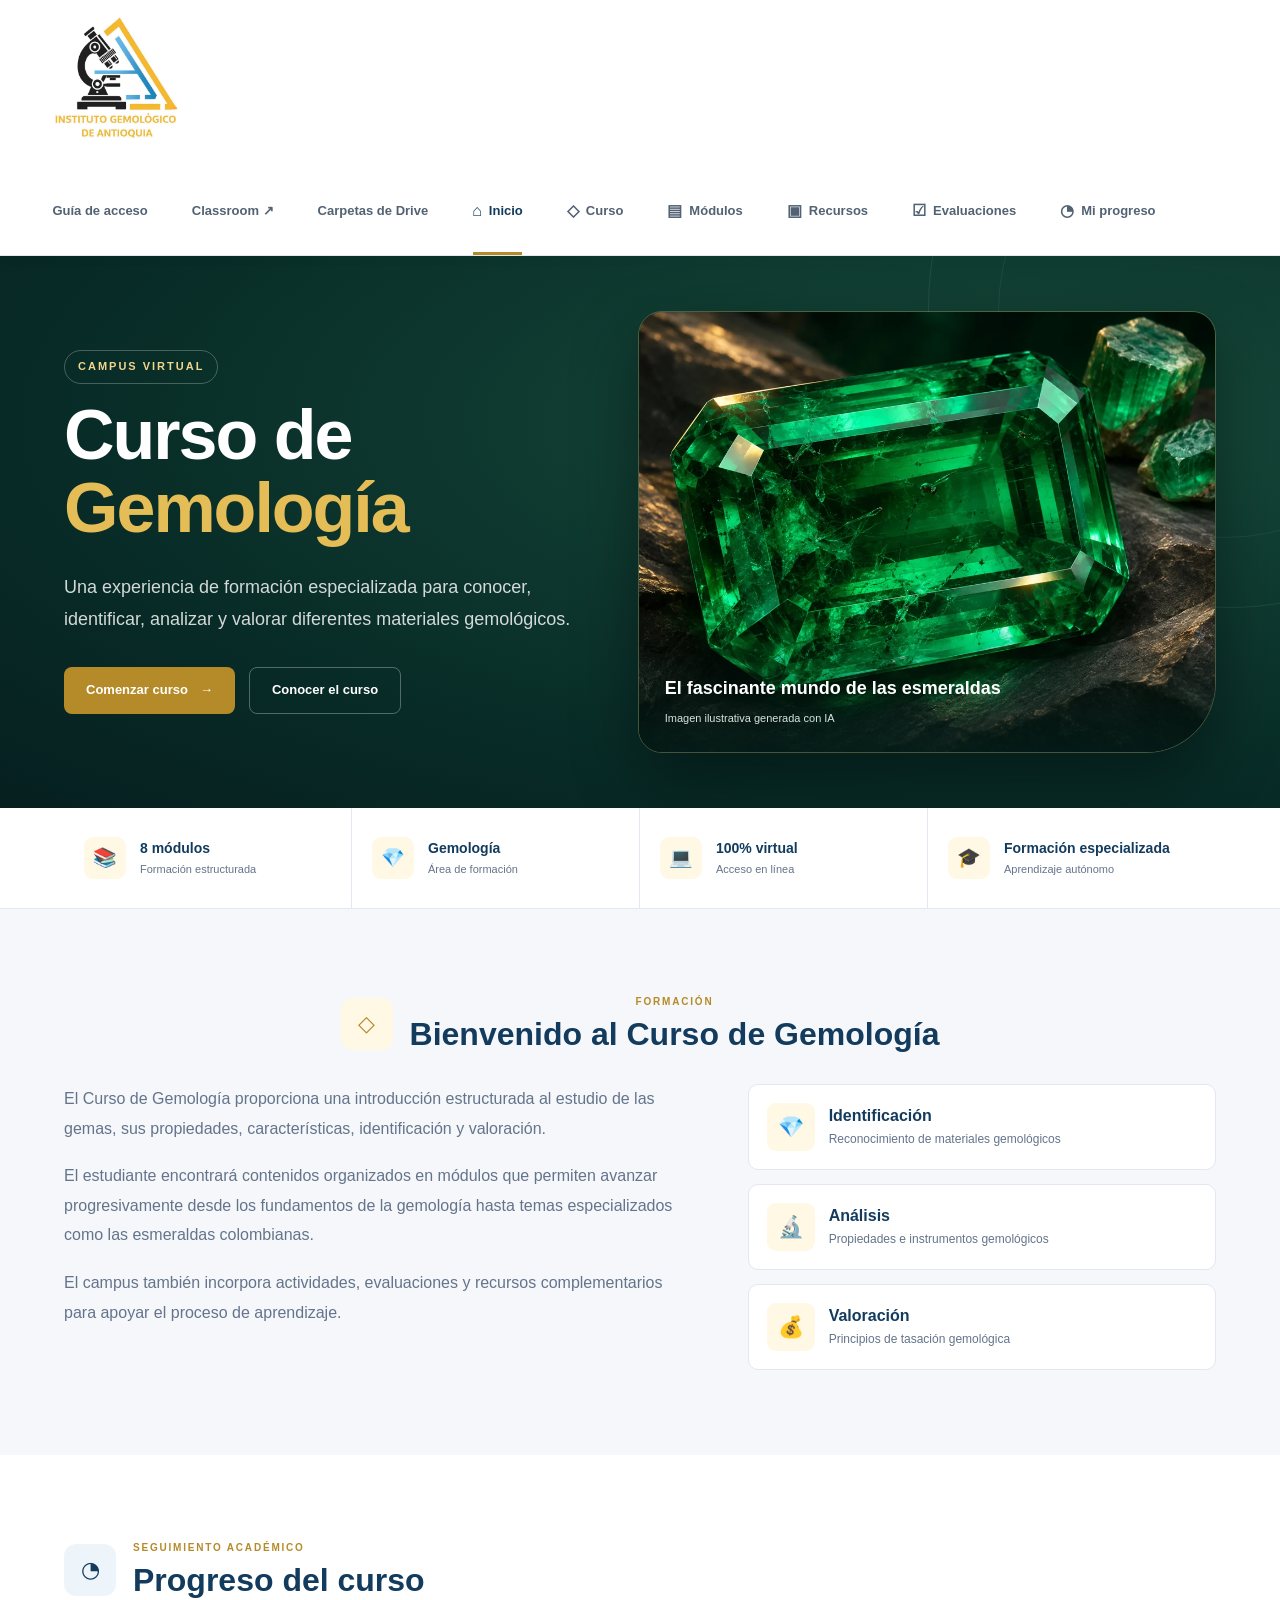
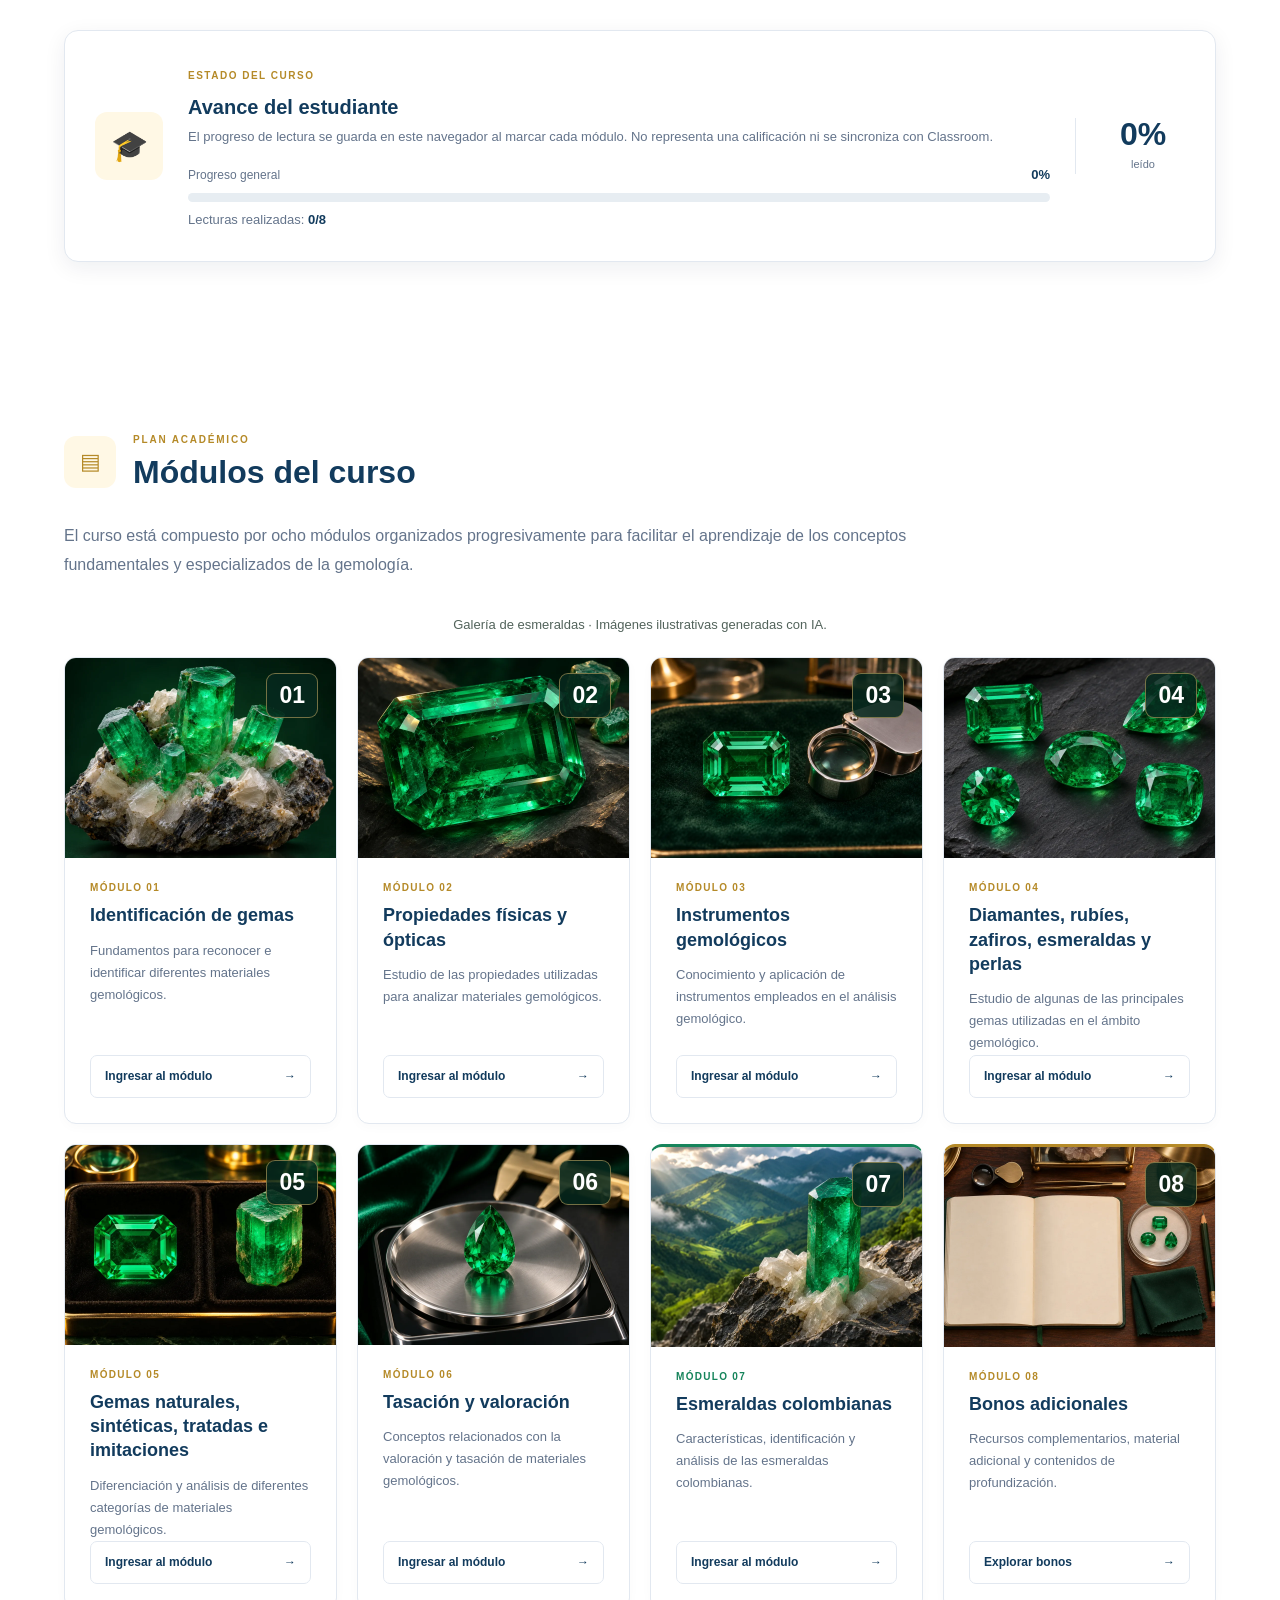
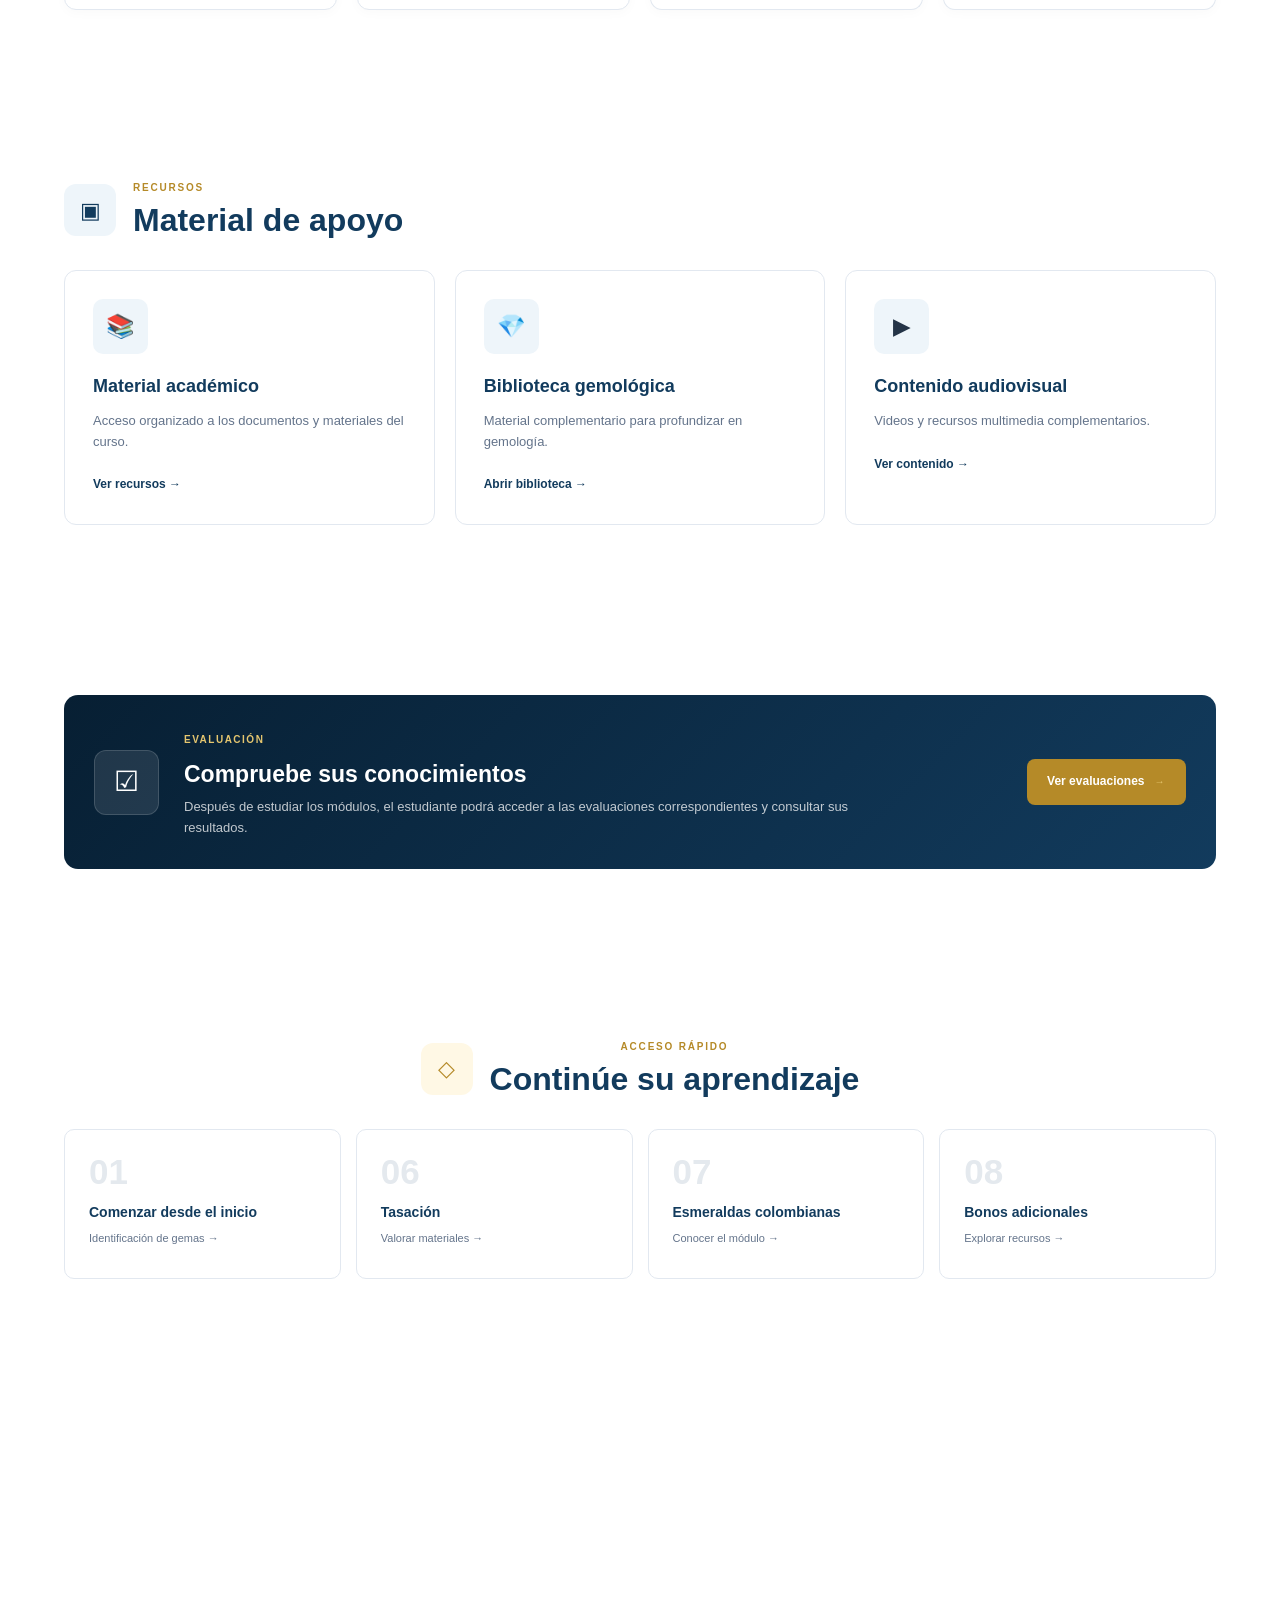
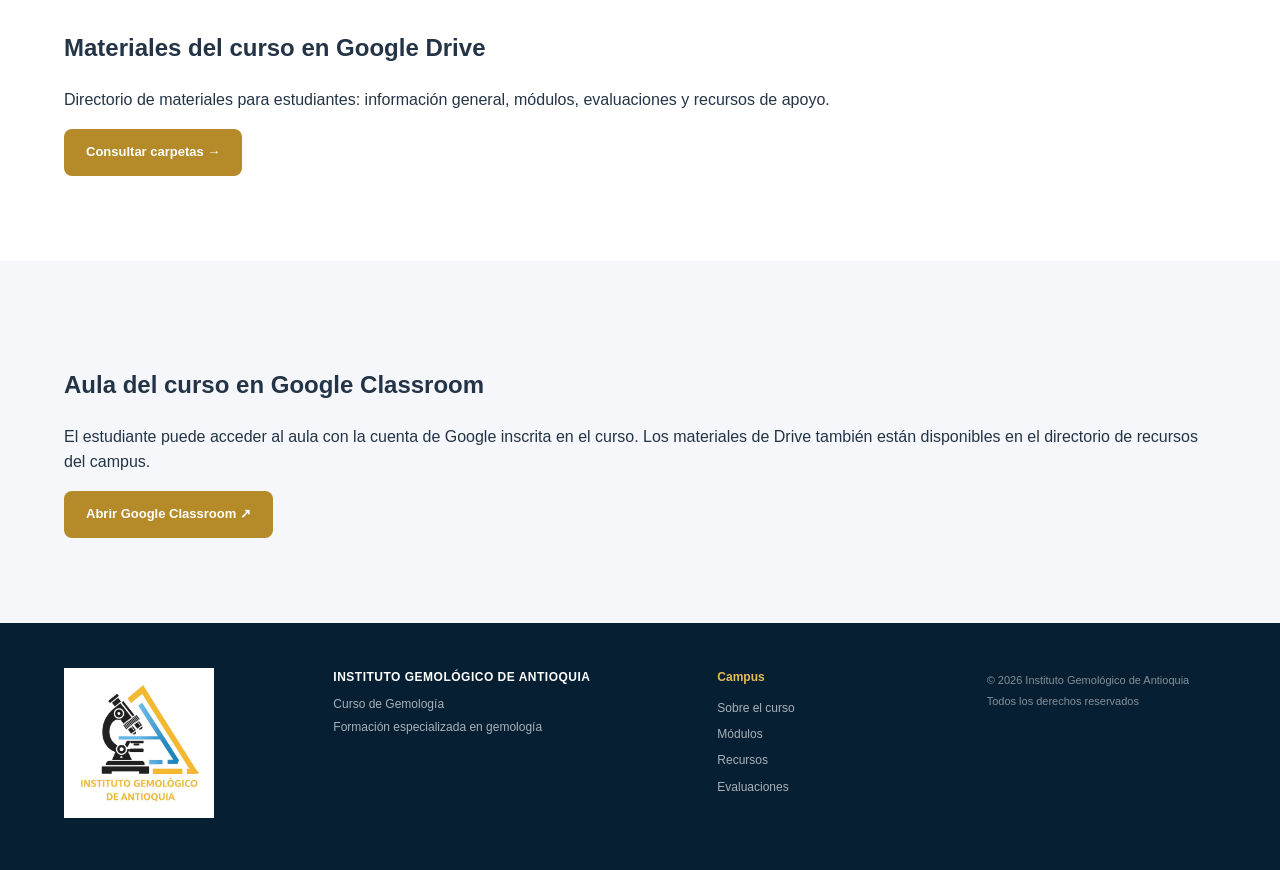
==== commit c2ce4e87: "Sustituye el logotipo del campus por la imagen proporcionada" ====
--- a/index.html
+++ b/index.html
@@ -47,7 +47,7 @@
             class="brand">
 
             <img
-                src="img/logo-iga.png"
+                src="img/logo-iga.png?v=20261109"
                 alt="Instituto Gemológico de Antioquia"
                 class="brand-logo">
 
@@ -1525,7 +1525,7 @@
 
 
             <img
-                src="img/logo-iga.png"
+                src="img/logo-iga.png?v=20261109"
                 alt="Instituto Gemológico de Antioquia">
 
 
